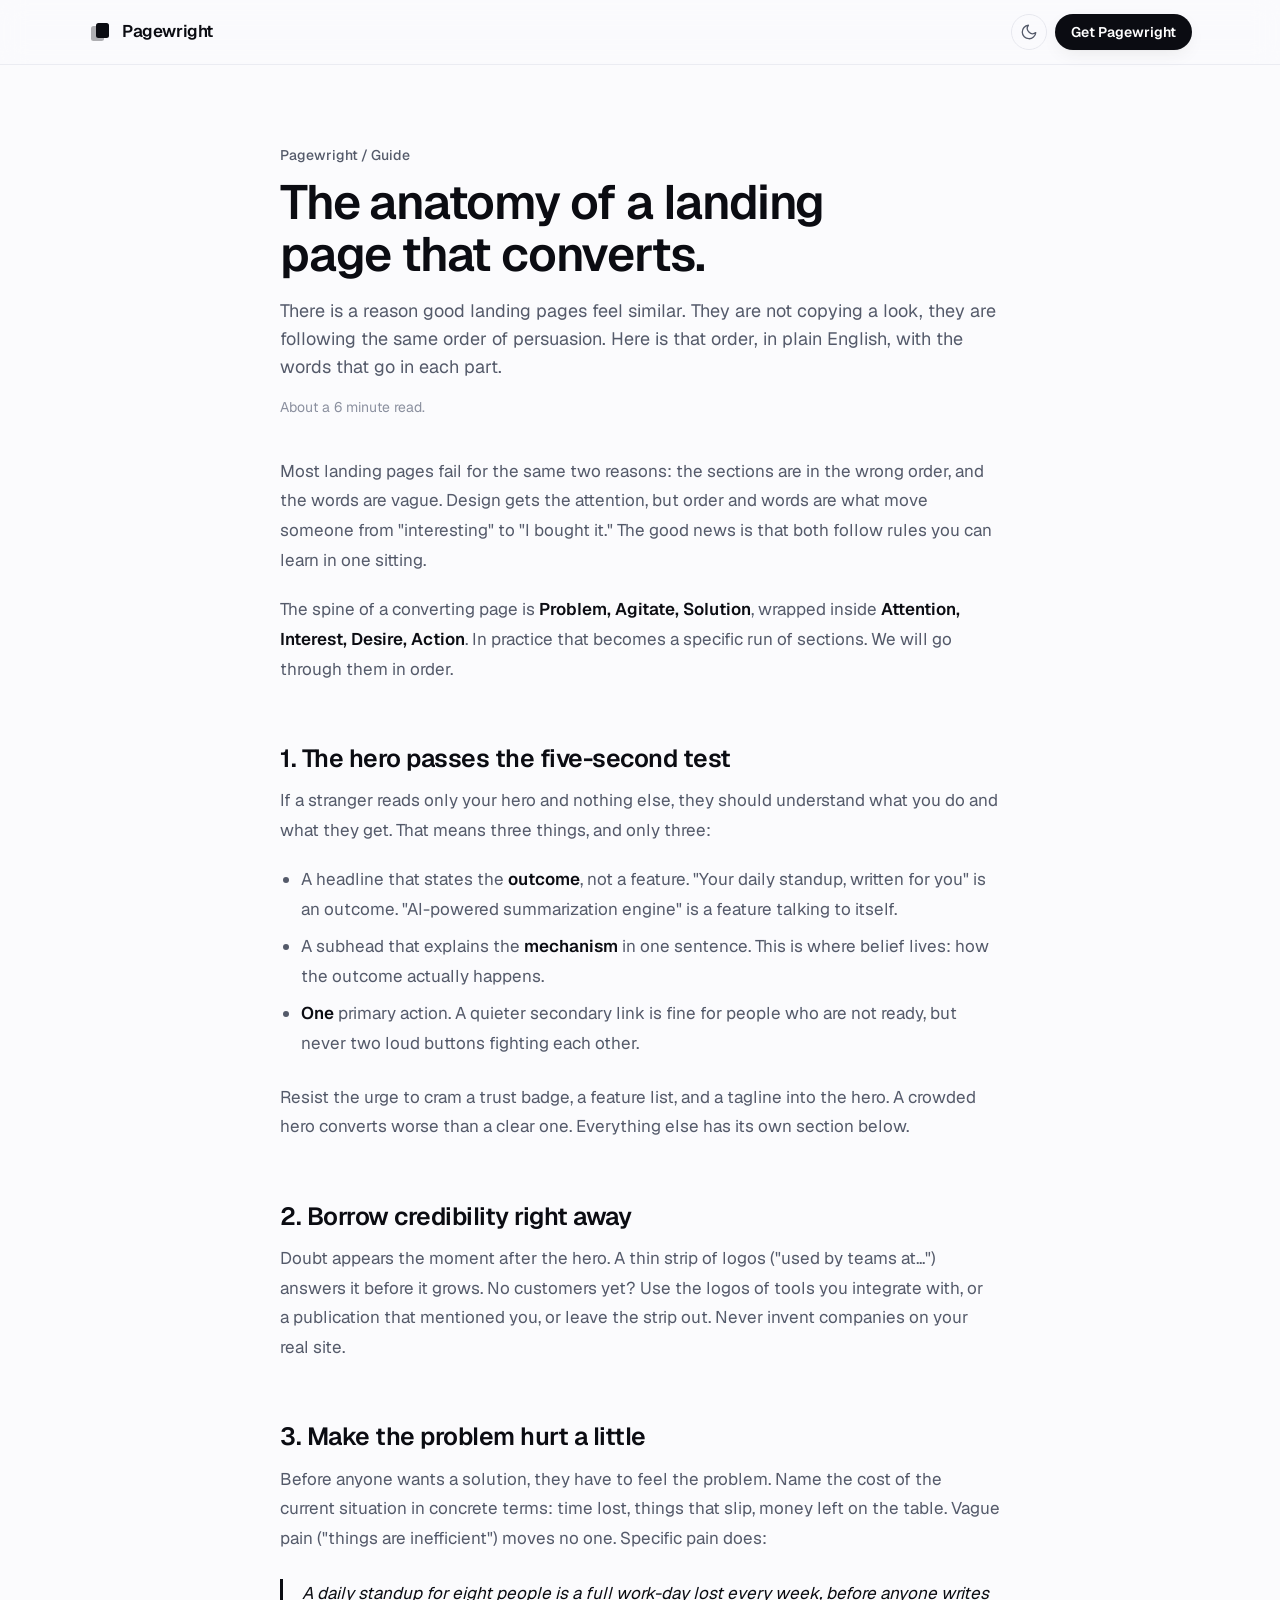
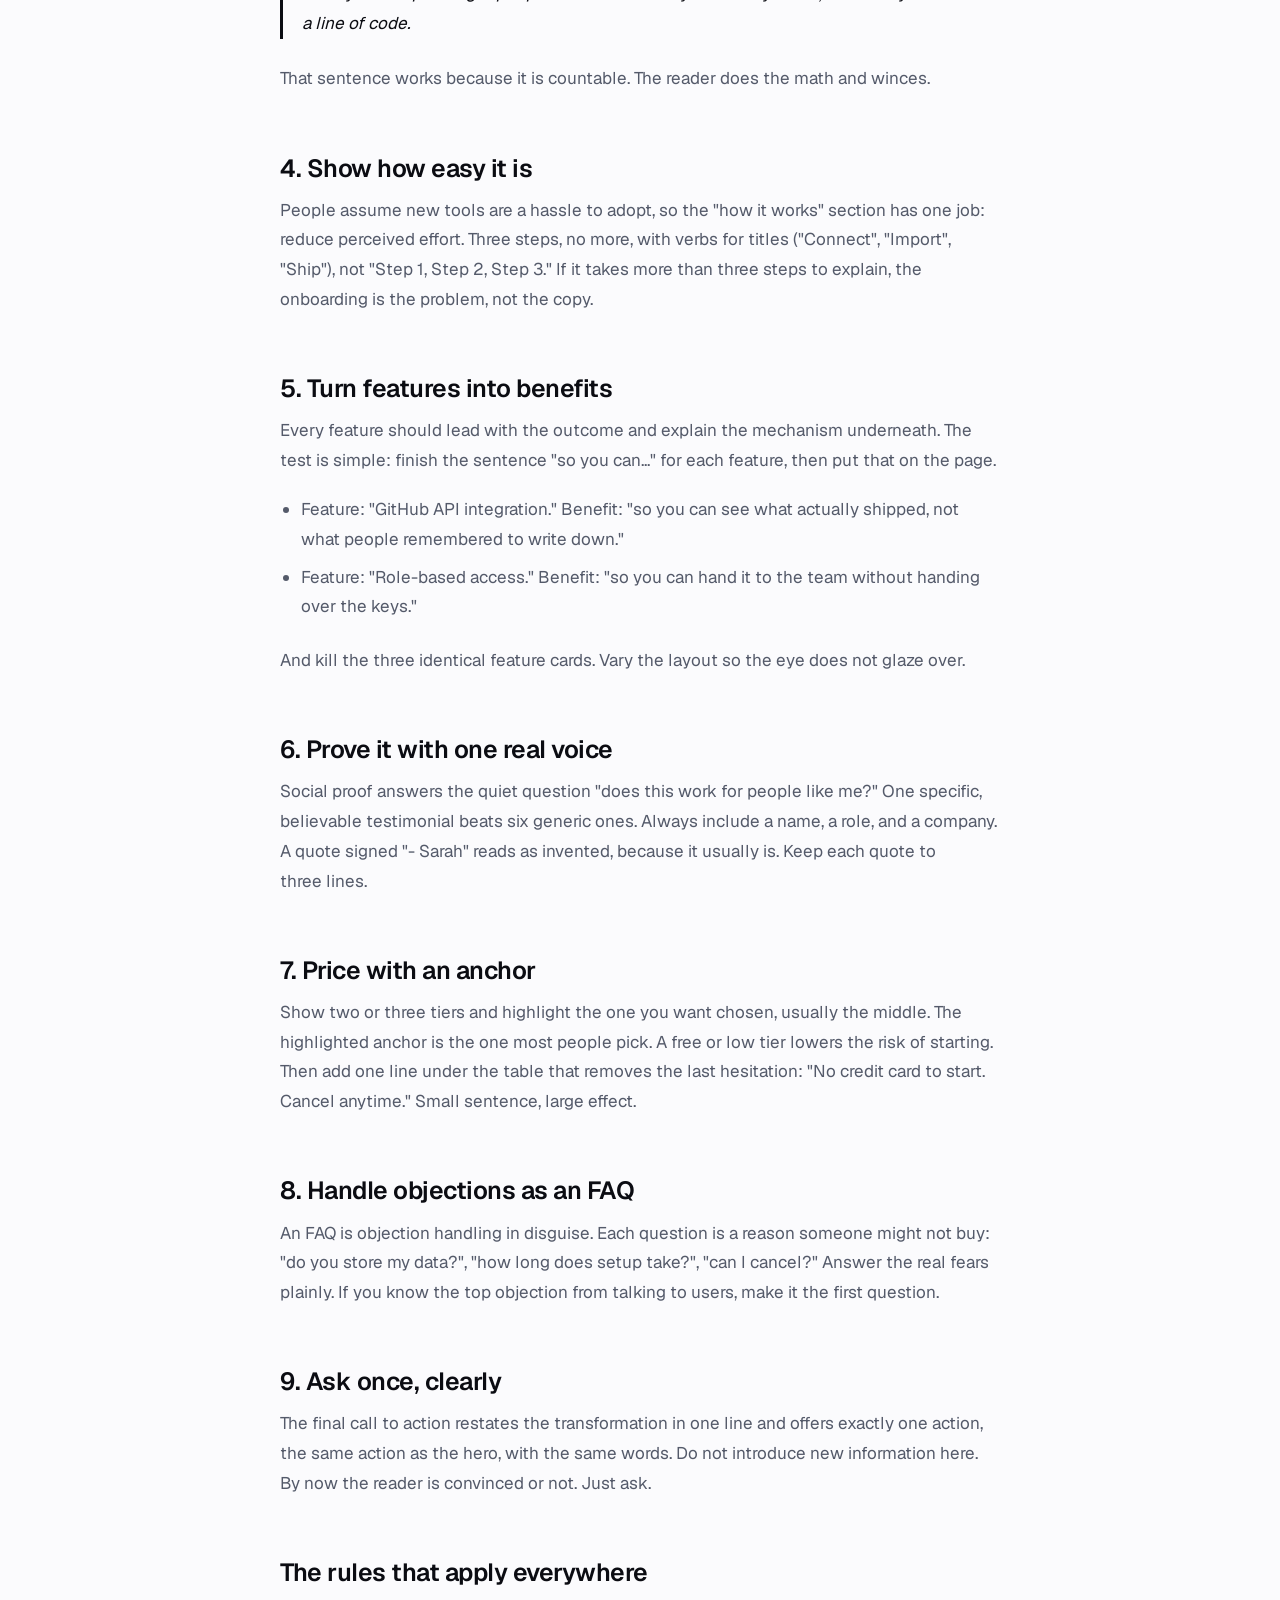
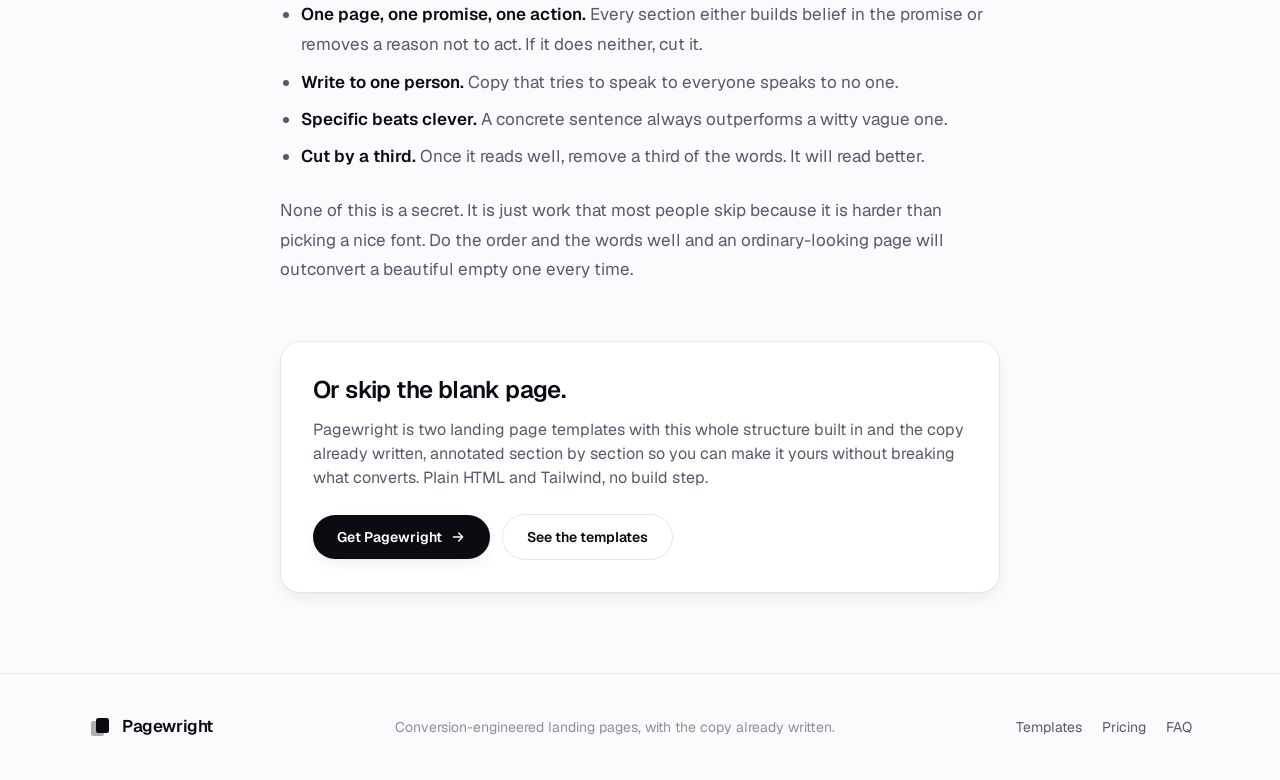
==== guide/index.html @ fa41a953 "Pagewright: sales site, free Lite template, and conversion guide Co-Authored-By: Claude Opus 4.8 <no" ====
<!doctype html>
<html lang="en" class="scroll-smooth">
<head>
  <meta charset="utf-8" />
  <meta name="viewport" content="width=device-width, initial-scale=1" />

  <title>The anatomy of a landing page that converts | Pagewright</title>
  <meta name="description" content="A plain-English breakdown of the section order and copy that make a landing page convert: hero, problem, proof, pricing, and the one action. With examples you can copy." />
  <link rel="canonical" href="https://leonbede7.github.io/pagewright/guide/" />

  <meta name="theme-color" content="#fbfbfd" media="(prefers-color-scheme: light)" />
  <meta name="theme-color" content="#0a0b10" media="(prefers-color-scheme: dark)" />

  <meta property="og:type" content="article" />
  <meta property="og:title" content="The anatomy of a landing page that converts" />
  <meta property="og:description" content="The section order and copy that make a landing page convert, explained in plain English with examples." />
  <meta property="og:image" content="https://leonbede7.github.io/pagewright/assets/img/og.png" />
  <meta property="og:url" content="https://leonbede7.github.io/pagewright/guide/" />
  <meta name="twitter:card" content="summary_large_image" />
  <meta name="twitter:title" content="The anatomy of a landing page that converts" />
  <meta name="twitter:description" content="The section order and copy that make a landing page convert, explained in plain English." />
  <meta name="twitter:image" content="https://leonbede7.github.io/pagewright/assets/img/og.png" />

  <link rel="icon" href="../assets/img/favicon.svg" type="image/svg+xml" />
  <link rel="apple-touch-icon" href="../assets/img/apple-touch-icon.png" />

  <link rel="preload" href="../assets/fonts/Geist-Variable.woff2" as="font" type="font/woff2" crossorigin />
  <link rel="stylesheet" href="../assets/css/styles.css" />

  <!-- Article typography (scoped). Uses the global design tokens. -->
  <style>
    .prose { max-width: 68ch; color: var(--muted); font-size: 1.0625rem; line-height: 1.75; }
    .prose h2 { color: var(--ink); font-size: 1.55rem; font-weight: 600; letter-spacing: -0.02em; line-height: 1.2; margin-top: 2.4em; margin-bottom: 0.5em; }
    .prose h3 { color: var(--ink); font-size: 1.15rem; font-weight: 600; margin-top: 1.8em; margin-bottom: 0.35em; }
    .prose p { margin-bottom: 1.15em; }
    .prose ul { margin: 0.6em 0 1.4em; padding-left: 1.25em; list-style: disc; }
    .prose li { margin-bottom: 0.45em; }
    .prose strong { color: var(--ink); font-weight: 600; }
    .prose a { color: var(--ink); text-decoration: underline; text-underline-offset: 3px; }
    .prose blockquote { border-left: 3px solid var(--brand); padding-left: 1.1em; color: var(--ink); font-style: italic; margin: 1.5em 0; }
    .prose code { font-family: var(--font-mono); font-size: 0.92em; background: var(--panel); padding: 0.12em 0.4em; border-radius: 5px; }
  </style>

  <script>
    (function () {
      try {
        document.documentElement.classList.add('js');
        var t = localStorage.getItem('theme');
        if (t === 'dark' || (!t && matchMedia('(prefers-color-scheme: dark)').matches)) {
          document.documentElement.classList.add('dark');
        }
      } catch (e) {}
    })();
  </script>
</head>

<body class="font-sans antialiased">
  <a href="#main" class="sr-only focus:not-sr-only focus:fixed focus:left-4 focus:top-4 focus:z-[100] focus:rounded-full focus:bg-brand focus:px-4 focus:py-2 focus:text-sm focus:font-semibold focus:text-on-brand">Skip to content</a>

  <!-- NAV -->
  <header class="sticky top-0 z-30 border-b border-line/70 bg-canvas/80 backdrop-blur-md">
    <nav class="mx-auto flex h-16 max-w-6xl items-center justify-between px-5 sm:px-6" aria-label="Primary">
      <a href="../" class="flex items-center gap-2.5 font-semibold tracking-tight">
        <span class="text-ink">
          <svg viewBox="0 0 24 24" class="h-6 w-6" fill="currentColor" aria-hidden="true">
            <rect x="3" y="6" width="13" height="15" rx="2.5" opacity="0.32"/>
            <rect x="8" y="3" width="13" height="15" rx="2.5"/>
          </svg>
        </span>
        <span class="text-[17px]">Pagewright</span>
      </a>
      <div class="flex items-center gap-2">
        <button data-theme-toggle type="button" aria-label="Toggle dark mode" class="grid h-9 w-9 place-items-center rounded-full border border-line text-muted transition hover:bg-panel hover:text-ink">
          <svg data-icon-sun viewBox="0 0 24 24" class="hidden h-[18px] w-[18px]" fill="none" stroke="currentColor" stroke-width="1.75" stroke-linecap="round"><circle cx="12" cy="12" r="4"/><path d="M12 2v2M12 20v2M4.93 4.93l1.41 1.41M17.66 17.66l1.41 1.41M2 12h2M20 12h2M4.93 19.07l1.41-1.41M17.66 6.34l1.41-1.41"/></svg>
          <svg data-icon-moon viewBox="0 0 24 24" class="hidden h-[18px] w-[18px]" fill="none" stroke="currentColor" stroke-width="1.75" stroke-linecap="round" stroke-linejoin="round"><path d="M21 12.79A9 9 0 1 1 11.21 3 7 7 0 0 0 21 12.79z"/></svg>
        </button>
        <a href="../#pricing" class="inline-flex items-center gap-1.5 rounded-full bg-brand px-4 py-2 text-sm font-semibold text-on-brand shadow-soft transition hover:opacity-90 active:scale-[0.98]">Get Pagewright</a>
      </div>
    </nav>
  </header>

  <main id="main">
    <article class="mx-auto max-w-3xl px-5 py-14 sm:px-6 md:py-20">
      <header>
        <p class="text-sm font-medium text-muted"><a href="../" class="transition hover:text-ink">Pagewright</a> / Guide</p>
        <h1 class="mt-3 text-4xl font-semibold leading-[1.08] tracking-tight sm:text-5xl">The anatomy of a landing page that converts.</h1>
        <p class="mt-4 text-lg text-muted">There is a reason good landing pages feel similar. They are not copying a look, they are following the same order of persuasion. Here is that order, in plain English, with the words that go in each part.</p>
        <p class="mt-4 text-sm text-faint">About a 6 minute read.</p>
      </header>

      <div class="prose mt-10">
        <p>Most landing pages fail for the same two reasons: the sections are in the wrong order, and the words are vague. Design gets the attention, but order and words are what move someone from "interesting" to "I bought it." The good news is that both follow rules you can learn in one sitting.</p>

        <p>The spine of a converting page is <strong>Problem, Agitate, Solution</strong>, wrapped inside <strong>Attention, Interest, Desire, Action</strong>. In practice that becomes a specific run of sections. We will go through them in order.</p>

        <h2>1. The hero passes the five-second test</h2>
        <p>If a stranger reads only your hero and nothing else, they should understand what you do and what they get. That means three things, and only three:</p>
        <ul>
          <li>A headline that states the <strong>outcome</strong>, not a feature. "Your daily standup, written for you" is an outcome. "AI-powered summarization engine" is a feature talking to itself.</li>
          <li>A subhead that explains the <strong>mechanism</strong> in one sentence. This is where belief lives: how the outcome actually happens.</li>
          <li><strong>One</strong> primary action. A quieter secondary link is fine for people who are not ready, but never two loud buttons fighting each other.</li>
        </ul>
        <p>Resist the urge to cram a trust badge, a feature list, and a tagline into the hero. A crowded hero converts worse than a clear one. Everything else has its own section below.</p>

        <h2>2. Borrow credibility right away</h2>
        <p>Doubt appears the moment after the hero. A thin strip of logos ("used by teams at...") answers it before it grows. No customers yet? Use the logos of tools you integrate with, or a publication that mentioned you, or leave the strip out. Never invent companies on your real site.</p>

        <h2>3. Make the problem hurt a little</h2>
        <p>Before anyone wants a solution, they have to feel the problem. Name the cost of the current situation in concrete terms: time lost, things that slip, money left on the table. Vague pain ("things are inefficient") moves no one. Specific pain does:</p>
        <blockquote>A daily standup for eight people is a full work-day lost every week, before anyone writes a line of code.</blockquote>
        <p>That sentence works because it is countable. The reader does the math and winces.</p>

        <h2>4. Show how easy it is</h2>
        <p>People assume new tools are a hassle to adopt, so the "how it works" section has one job: reduce perceived effort. Three steps, no more, with verbs for titles ("Connect", "Import", "Ship"), not "Step 1, Step 2, Step 3." If it takes more than three steps to explain, the onboarding is the problem, not the copy.</p>

        <h2>5. Turn features into benefits</h2>
        <p>Every feature should lead with the outcome and explain the mechanism underneath. The test is simple: finish the sentence "so you can..." for each feature, then put that on the page.</p>
        <ul>
          <li>Feature: "GitHub API integration." Benefit: "so you can see what actually shipped, not what people remembered to write down."</li>
          <li>Feature: "Role-based access." Benefit: "so you can hand it to the team without handing over the keys."</li>
        </ul>
        <p>And kill the three identical feature cards. Vary the layout so the eye does not glaze over.</p>

        <h2>6. Prove it with one real voice</h2>
        <p>Social proof answers the quiet question "does this work for people like me?" One specific, believable testimonial beats six generic ones. Always include a name, a role, and a company. A quote signed "- Sarah" reads as invented, because it usually is. Keep each quote to three lines.</p>

        <h2>7. Price with an anchor</h2>
        <p>Show two or three tiers and highlight the one you want chosen, usually the middle. The highlighted anchor is the one most people pick. A free or low tier lowers the risk of starting. Then add one line under the table that removes the last hesitation: "No credit card to start. Cancel anytime." Small sentence, large effect.</p>

        <h2>8. Handle objections as an FAQ</h2>
        <p>An FAQ is objection handling in disguise. Each question is a reason someone might not buy: "do you store my data?", "how long does setup take?", "can I cancel?" Answer the real fears plainly. If you know the top objection from talking to users, make it the first question.</p>

        <h2>9. Ask once, clearly</h2>
        <p>The final call to action restates the transformation in one line and offers exactly one action, the same action as the hero, with the same words. Do not introduce new information here. By now the reader is convinced or not. Just ask.</p>

        <h2>The rules that apply everywhere</h2>
        <ul>
          <li><strong>One page, one promise, one action.</strong> Every section either builds belief in the promise or removes a reason not to act. If it does neither, cut it.</li>
          <li><strong>Write to one person.</strong> Copy that tries to speak to everyone speaks to no one.</li>
          <li><strong>Specific beats clever.</strong> A concrete sentence always outperforms a witty vague one.</li>
          <li><strong>Cut by a third.</strong> Once it reads well, remove a third of the words. It will read better.</li>
        </ul>

        <p>None of this is a secret. It is just work that most people skip because it is harder than picking a nice font. Do the order and the words well and an ordinary-looking page will outconvert a beautiful empty one every time.</p>
      </div>

      <!-- CTA card -->
      <div class="mt-14 rounded-2xl border border-line bg-card p-8 shadow-soft">
        <h2 class="text-2xl font-semibold tracking-tight">Or skip the blank page.</h2>
        <p class="mt-3 text-muted">Pagewright is two landing page templates with this whole structure built in and the copy already written, annotated section by section so you can make it yours without breaking what converts. Plain HTML and Tailwind, no build step.</p>
        <div class="mt-6 flex flex-wrap items-center gap-3">
          <a href="../#pricing" class="inline-flex items-center gap-2 rounded-full bg-brand px-6 py-3 text-sm font-semibold text-on-brand shadow-soft transition hover:opacity-90 active:scale-[0.98]">
            Get Pagewright
            <svg viewBox="0 0 24 24" class="h-4 w-4" fill="none" stroke="currentColor" stroke-width="2" stroke-linecap="round" stroke-linejoin="round"><path d="M5 12h14M13 6l6 6-6 6"/></svg>
          </a>
          <a href="../#templates" class="inline-flex items-center gap-2 rounded-full border border-line bg-card px-6 py-3 text-sm font-semibold text-ink transition hover:bg-panel active:scale-[0.98]">See the templates</a>
        </div>
      </div>
    </article>
  </main>

  <!-- FOOTER -->
  <footer class="border-t border-line bg-canvas">
    <div class="mx-auto flex max-w-6xl flex-col items-center justify-between gap-4 px-5 py-10 sm:flex-row sm:px-6">
      <a href="../" class="flex items-center gap-2.5 font-semibold tracking-tight">
        <span class="text-ink"><svg viewBox="0 0 24 24" class="h-6 w-6" fill="currentColor" aria-hidden="true"><rect x="3" y="6" width="13" height="15" rx="2.5" opacity="0.32"/><rect x="8" y="3" width="13" height="15" rx="2.5"/></svg></span>
        <span class="text-[17px]">Pagewright</span>
      </a>
      <p class="text-sm text-faint">Conversion-engineered landing pages, with the copy already written.</p>
      <div class="flex items-center gap-5 text-sm text-muted">
        <a href="../#templates" class="transition hover:text-ink">Templates</a>
        <a href="../#pricing" class="transition hover:text-ink">Pricing</a>
        <a href="../#faq" class="transition hover:text-ink">FAQ</a>
      </div>
    </div>
  </footer>

  <script src="../assets/js/app.js" defer></script>
</body>
</html>
---- assets/css/styles.css ----
/*! tailwindcss v4.3.1 | MIT License | https://tailwindcss.com */
@layer properties{@supports (((-webkit-hyphens:none)) and (not (margin-trim:inline))) or ((-moz-orient:inline) and (not (color:rgb(from red r g b)))){*,:before,:after,::backdrop{--tw-space-y-reverse:0;--tw-divide-y-reverse:0;--tw-border-style:solid;--tw-leading:initial;--tw-font-weight:initial;--tw-tracking:initial;--tw-shadow:0 0 #0000;--tw-shadow-color:initial;--tw-shadow-alpha:100%;--tw-inset-shadow:0 0 #0000;--tw-inset-shadow-color:initial;--tw-inset-shadow-alpha:100%;--tw-ring-color:initial;--tw-ring-shadow:0 0 #0000;--tw-inset-ring-color:initial;--tw-inset-ring-shadow:0 0 #0000;--tw-ring-inset:initial;--tw-ring-offset-width:0px;--tw-ring-offset-color:#fff;--tw-ring-offset-shadow:0 0 #0000;--tw-backdrop-blur:initial;--tw-backdrop-brightness:initial;--tw-backdrop-contrast:initial;--tw-backdrop-grayscale:initial;--tw-backdrop-hue-rotate:initial;--tw-backdrop-invert:initial;--tw-backdrop-opacity:initial;--tw-backdrop-saturate:initial;--tw-backdrop-sepia:initial}}}@layer theme{:root,:host{--font-sans:"Geist", ui-sans-serif, system-ui, -apple-system, "Segoe UI", Roboto, Helvetica, Arial, sans-serif;--font-mono:"Geist Mono", ui-monospace, "SF Mono", "Cascadia Code", "JetBrains Mono", Menlo, monospace;--spacing:.25rem;--container-xs:20rem;--container-md:28rem;--container-xl:36rem;--container-2xl:42rem;--container-3xl:48rem;--container-5xl:64rem;--container-6xl:72rem;--text-xs:.75rem;--text-xs--line-height:calc(1 / .75);--text-sm:.875rem;--text-sm--line-height:calc(1.25 / .875);--text-lg:1.125rem;--text-lg--line-height:calc(1.75 / 1.125);--text-xl:1.25rem;--text-xl--line-height:calc(1.75 / 1.25);--text-2xl:1.5rem;--text-2xl--line-height:calc(2 / 1.5);--text-3xl:1.875rem;--text-3xl--line-height:calc(2.25 / 1.875);--text-4xl:2.25rem;--text-4xl--line-height:calc(2.5 / 2.25);--text-5xl:3rem;--text-5xl--line-height:1;--text-6xl:3.75rem;--text-6xl--line-height:1;--font-weight-medium:500;--font-weight-semibold:600;--tracking-tight:-.025em;--tracking-wider:.05em;--tracking-widest:.1em;--leading-snug:1.375;--leading-relaxed:1.625;--radius-md:.375rem;--radius-lg:.5rem;--radius-3xl:1.5rem;--ease-out:cubic-bezier(.16, 1, .3, 1);--blur-md:12px;--default-transition-duration:.15s;--default-transition-timing-function:cubic-bezier(.4, 0, .2, 1);--default-font-family:"Geist", ui-sans-serif, system-ui, -apple-system, "Segoe UI", Roboto, Helvetica, Arial, sans-serif;--default-mono-font-family:"Geist Mono", ui-monospace, "SF Mono", "Cascadia Code", "JetBrains Mono", Menlo, monospace}}@layer base{*,:after,:before,::backdrop{box-sizing:border-box;border:0 solid;margin:0;padding:0}::file-selector-button{box-sizing:border-box;border:0 solid;margin:0;padding:0}html,:host{-webkit-text-size-adjust:100%;tab-size:4;line-height:1.5;font-family:var(--default-font-family,ui-sans-serif, system-ui, sans-serif, "Apple Color Emoji", "Segoe UI Emoji", "Segoe UI Symbol", "Noto Color Emoji");font-feature-settings:var(--default-font-feature-settings,normal);font-variation-settings:var(--default-font-variation-settings,normal);-webkit-tap-highlight-color:transparent}hr{height:0;color:inherit;border-top-width:1px}abbr:where([title]){-webkit-text-decoration:underline dotted;text-decoration:underline dotted}h1,h2,h3,h4,h5,h6{font-size:inherit;font-weight:inherit}a{color:inherit;-webkit-text-decoration:inherit;-webkit-text-decoration:inherit;-webkit-text-decoration:inherit;text-decoration:inherit}b,strong{font-weight:bolder}code,kbd,samp,pre{font-family:var(--default-mono-font-family,ui-monospace, SFMono-Regular, Menlo, Monaco, Consolas, "Liberation Mono", "Courier New", monospace);font-feature-settings:var(--default-mono-font-feature-settings,normal);font-variation-settings:var(--default-mono-font-variation-settings,normal);font-size:1em}small{font-size:80%}sub,sup{vertical-align:baseline;font-size:75%;line-height:0;position:relative}sub{bottom:-.25em}sup{top:-.5em}table{text-indent:0;border-color:inherit;border-collapse:collapse}:-moz-focusring{outline:auto}progress{vertical-align:baseline}summary{display:list-item}ol,ul,menu{list-style:none}img,svg,video,canvas,audio,iframe,embed,object{vertical-align:middle;display:block}img,video{max-width:100%;height:auto}button,input,select,optgroup,textarea{font:inherit;font-feature-settings:inherit;font-variation-settings:inherit;letter-spacing:inherit;color:inherit;opacity:1;background-color:#0000;border-radius:0}::file-selector-button{font:inherit;font-feature-settings:inherit;font-variation-settings:inherit;letter-spacing:inherit;color:inherit;opacity:1;background-color:#0000;border-radius:0}:where(select:is([multiple],[size])) optgroup{font-weight:bolder}:where(select:is([multiple],[size])) optgroup option{padding-inline-start:20px}::file-selector-button{margin-inline-end:4px}::placeholder{opacity:1}@supports (not ((-webkit-appearance:-apple-pay-button))) or (contain-intrinsic-size:1px){::placeholder{color:currentColor}@supports (color:color-mix(in lab, red, red)){::placeholder{color:color-mix(in oklab, currentcolor 50%, transparent)}}}textarea{resize:vertical}::-webkit-search-decoration{-webkit-appearance:none}::-webkit-date-and-time-value{min-height:1lh;text-align:inherit}::-webkit-datetime-edit{display:inline-flex}::-webkit-datetime-edit-fields-wrapper{padding:0}::-webkit-datetime-edit{padding-block:0}::-webkit-datetime-edit-year-field{padding-block:0}::-webkit-datetime-edit-month-field{padding-block:0}::-webkit-datetime-edit-day-field{padding-block:0}::-webkit-datetime-edit-hour-field{padding-block:0}::-webkit-datetime-edit-minute-field{padding-block:0}::-webkit-datetime-edit-second-field{padding-block:0}::-webkit-datetime-edit-millisecond-field{padding-block:0}::-webkit-datetime-edit-meridiem-field{padding-block:0}::-webkit-calendar-picker-indicator{line-height:1}:-moz-ui-invalid{box-shadow:none}button,input:where([type=button],[type=reset],[type=submit]){appearance:button}::file-selector-button{appearance:button}::-webkit-inner-spin-button{height:auto}::-webkit-outer-spin-button{height:auto}[hidden]:where(:not([hidden=until-found])){display:none!important}html{scroll-behavior:smooth;-webkit-text-size-adjust:100%}@media (prefers-reduced-motion:reduce){html{scroll-behavior:auto}}body{background-color:var(--canvas);color:var(--ink);font-family:var(--font-sans);-webkit-font-smoothing:antialiased;text-rendering:optimizelegibility;font-feature-settings:"cv01", "cv03", "ss03"}::selection{background-color:var(--brand);color:var(--on-brand)}:focus-visible{outline:2px solid var(--brand);outline-offset:2px;border-radius:4px}h1,h2,h3,h4{letter-spacing:-.02em;text-wrap:balance}p{text-wrap:pretty}}@layer components;@layer utilities{.pointer-events-none{pointer-events:none}.sr-only{clip-path:inset(50%);white-space:nowrap;border-width:0;width:1px;height:1px;margin:-1px;padding:0;position:absolute;overflow:hidden}.absolute{position:absolute}.fixed{position:fixed}.relative{position:relative}.static{position:static}.sticky{position:sticky}.inset-0{inset:0}.-top-3{top:calc(var(--spacing) * -3)}.top-0{top:0}.-right-2{right:calc(var(--spacing) * -2)}.right-4{right:calc(var(--spacing) * 4)}.-bottom-10{bottom:calc(var(--spacing) * -10)}.left-7{left:calc(var(--spacing) * 7)}.-z-10{z-index:calc(10 * -1)}.z-30{z-index:30}.z-40{z-index:40}.order-1{order:1}.order-2{order:2}.mx-auto{margin-inline:auto}.mt-0\.5{margin-top:calc(var(--spacing) * .5)}.mt-1{margin-top:var(--spacing)}.mt-1\.5{margin-top:calc(var(--spacing) * 1.5)}.mt-2{margin-top:calc(var(--spacing) * 2)}.mt-3{margin-top:calc(var(--spacing) * 3)}.mt-4{margin-top:calc(var(--spacing) * 4)}.mt-5{margin-top:calc(var(--spacing) * 5)}.mt-6{margin-top:calc(var(--spacing) * 6)}.mt-7{margin-top:calc(var(--spacing) * 7)}.mt-8{margin-top:calc(var(--spacing) * 8)}.mt-10{margin-top:calc(var(--spacing) * 10)}.mt-12{margin-top:calc(var(--spacing) * 12)}.mt-14{margin-top:calc(var(--spacing) * 14)}.mt-16{margin-top:calc(var(--spacing) * 16)}.mb-1{margin-bottom:var(--spacing)}.ml-2{margin-left:calc(var(--spacing) * 2)}.ml-auto{margin-left:auto}.block{display:block}.flex{display:flex}.grid{display:grid}.hidden{display:none}.inline{display:inline}.inline-flex{display:inline-flex}.table{display:table}.h-1\.5{height:calc(var(--spacing) * 1.5)}.h-2{height:calc(var(--spacing) * 2)}.h-2\.5{height:calc(var(--spacing) * 2.5)}.h-3{height:calc(var(--spacing) * 3)}.h-3\.5{height:calc(var(--spacing) * 3.5)}.h-4{height:calc(var(--spacing) * 4)}.h-5{height:calc(var(--spacing) * 5)}.h-6{height:calc(var(--spacing) * 6)}.h-7{height:calc(var(--spacing) * 7)}.h-8{height:calc(var(--spacing) * 8)}.h-9{height:calc(var(--spacing) * 9)}.h-10{height:calc(var(--spacing) * 10)}.h-11{height:calc(var(--spacing) * 11)}.h-16{height:calc(var(--spacing) * 16)}.h-28{height:calc(var(--spacing) * 28)}.h-\[18px\]{height:18px}.h-full{height:100%}.h-px{height:1px}.w-1\.5{width:calc(var(--spacing) * 1.5)}.w-2{width:calc(var(--spacing) * 2)}.w-2\.5{width:calc(var(--spacing) * 2.5)}.w-2\/3{width:66.6667%}.w-3{width:calc(var(--spacing) * 3)}.w-3\.5{width:calc(var(--spacing) * 3.5)}.w-4{width:calc(var(--spacing) * 4)}.w-5{width:calc(var(--spacing) * 5)}.w-6{width:calc(var(--spacing) * 6)}.w-7{width:calc(var(--spacing) * 7)}.w-8{width:calc(var(--spacing) * 8)}.w-9{width:calc(var(--spacing) * 9)}.w-10{width:calc(var(--spacing) * 10)}.w-11{width:calc(var(--spacing) * 11)}.w-\[18px\]{width:18px}.w-full{width:100%}.max-w-2xl{max-width:var(--container-2xl)}.max-w-3xl{max-width:var(--container-3xl)}.max-w-5xl{max-width:var(--container-5xl)}.max-w-6xl{max-width:var(--container-6xl)}.max-w-md{max-width:var(--container-md)}.max-w-xl{max-width:var(--container-xl)}.max-w-xs{max-width:var(--container-xs)}.min-w-0{min-width:0}.min-w-\[640px\]{min-width:640px}.flex-1{flex:1}.shrink-0{flex-shrink:0}.cursor-pointer{cursor:pointer}.list-none{list-style-type:none}.flex-col{flex-direction:column}.flex-wrap{flex-wrap:wrap}.place-items-center{place-items:center}.items-center{align-items:center}.items-end{align-items:flex-end}.items-start{align-items:flex-start}.justify-between{justify-content:space-between}.justify-center{justify-content:center}.gap-0{gap:0}.gap-1{gap:var(--spacing)}.gap-1\.5{gap:calc(var(--spacing) * 1.5)}.gap-2{gap:calc(var(--spacing) * 2)}.gap-2\.5{gap:calc(var(--spacing) * 2.5)}.gap-3{gap:calc(var(--spacing) * 3)}.gap-4{gap:calc(var(--spacing) * 4)}.gap-5{gap:calc(var(--spacing) * 5)}.gap-6{gap:calc(var(--spacing) * 6)}.gap-8{gap:calc(var(--spacing) * 8)}.gap-10{gap:calc(var(--spacing) * 10)}.gap-12{gap:calc(var(--spacing) * 12)}.gap-px{gap:1px}:where(.space-y-2\.5>:not(:last-child)){--tw-space-y-reverse:0;margin-block-start:calc(calc(var(--spacing) * 2.5) * var(--tw-space-y-reverse));margin-block-end:calc(calc(var(--spacing) * 2.5) * calc(1 - var(--tw-space-y-reverse)))}:where(.space-y-3>:not(:last-child)){--tw-space-y-reverse:0;margin-block-start:calc(calc(var(--spacing) * 3) * var(--tw-space-y-reverse));margin-block-end:calc(calc(var(--spacing) * 3) * calc(1 - var(--tw-space-y-reverse)))}:where(.space-y-4>:not(:last-child)){--tw-space-y-reverse:0;margin-block-start:calc(calc(var(--spacing) * 4) * var(--tw-space-y-reverse));margin-block-end:calc(calc(var(--spacing) * 4) * calc(1 - var(--tw-space-y-reverse)))}:where(.space-y-5>:not(:last-child)){--tw-space-y-reverse:0;margin-block-start:calc(calc(var(--spacing) * 5) * var(--tw-space-y-reverse));margin-block-end:calc(calc(var(--spacing) * 5) * calc(1 - var(--tw-space-y-reverse)))}:where(.space-y-px>:not(:last-child)){--tw-space-y-reverse:0;margin-block-start:calc(1px * var(--tw-space-y-reverse));margin-block-end:calc(1px * calc(1 - var(--tw-space-y-reverse)))}.gap-x-10{column-gap:calc(var(--spacing) * 10)}.gap-y-5{row-gap:calc(var(--spacing) * 5)}.gap-y-6{row-gap:calc(var(--spacing) * 6)}:where(.divide-y>:not(:last-child)){--tw-divide-y-reverse:0;border-bottom-style:var(--tw-border-style);border-top-style:var(--tw-border-style);border-top-width:calc(1px * var(--tw-divide-y-reverse));border-bottom-width:calc(1px * calc(1 - var(--tw-divide-y-reverse)))}:where(.divide-line>:not(:last-child)){border-color:var(--line)}.overflow-hidden{overflow:hidden}.overflow-x-auto{overflow-x:auto}.scroll-smooth{scroll-behavior:smooth}.rounded{border-radius:.25rem}.rounded-2xl{border-radius:1.25rem}.rounded-3xl{border-radius:var(--radius-3xl)}.rounded-full{border-radius:3.40282e38px}.rounded-lg{border-radius:var(--radius-lg)}.rounded-md{border-radius:var(--radius-md)}.rounded-xl{border-radius:1rem}.rounded-t{border-top-left-radius:.25rem;border-top-right-radius:.25rem}.border{border-style:var(--tw-border-style);border-width:1px}.border-2{border-style:var(--tw-border-style);border-width:2px}.border-y{border-block-style:var(--tw-border-style);border-block-width:1px}.border-t{border-top-style:var(--tw-border-style);border-top-width:1px}.border-b{border-bottom-style:var(--tw-border-style);border-bottom-width:1px}.border-brand,.border-brand\/20{border-color:var(--brand)}@supports (color:color-mix(in lab, red, red)){.border-brand\/20{border-color:color-mix(in oklab, var(--brand) 20%, transparent)}}.border-brand\/30{border-color:var(--brand)}@supports (color:color-mix(in lab, red, red)){.border-brand\/30{border-color:color-mix(in oklab, var(--brand) 30%, transparent)}}.border-line,.border-line\/70{border-color:var(--line)}@supports (color:color-mix(in lab, red, red)){.border-line\/70{border-color:color-mix(in oklab, var(--line) 70%, transparent)}}.bg-brand{background-color:var(--brand)}.bg-brand-soft,.bg-brand-soft\/60{background-color:var(--brand-soft)}@supports (color:color-mix(in lab, red, red)){.bg-brand-soft\/60{background-color:color-mix(in oklab, var(--brand-soft) 60%, transparent)}}.bg-brand\/25{background-color:var(--brand)}@supports (color:color-mix(in lab, red, red)){.bg-brand\/25{background-color:color-mix(in oklab, var(--brand) 25%, transparent)}}.bg-brand\/30{background-color:var(--brand)}@supports (color:color-mix(in lab, red, red)){.bg-brand\/30{background-color:color-mix(in oklab, var(--brand) 30%, transparent)}}.bg-brand\/35{background-color:var(--brand)}@supports (color:color-mix(in lab, red, red)){.bg-brand\/35{background-color:color-mix(in oklab, var(--brand) 35%, transparent)}}.bg-brand\/40{background-color:var(--brand)}@supports (color:color-mix(in lab, red, red)){.bg-brand\/40{background-color:color-mix(in oklab, var(--brand) 40%, transparent)}}.bg-brand\/45{background-color:var(--brand)}@supports (color:color-mix(in lab, red, red)){.bg-brand\/45{background-color:color-mix(in oklab, var(--brand) 45%, transparent)}}.bg-brand\/55{background-color:var(--brand)}@supports (color:color-mix(in lab, red, red)){.bg-brand\/55{background-color:color-mix(in oklab, var(--brand) 55%, transparent)}}.bg-canvas,.bg-canvas\/80{background-color:var(--canvas)}@supports (color:color-mix(in lab, red, red)){.bg-canvas\/80{background-color:color-mix(in oklab, var(--canvas) 80%, transparent)}}.bg-card{background-color:var(--card)}.bg-faint\/30{background-color:var(--faint)}@supports (color:color-mix(in lab, red, red)){.bg-faint\/30{background-color:color-mix(in oklab, var(--faint) 30%, transparent)}}.bg-faint\/40{background-color:var(--faint)}@supports (color:color-mix(in lab, red, red)){.bg-faint\/40{background-color:color-mix(in oklab, var(--faint) 40%, transparent)}}.bg-faint\/50{background-color:var(--faint)}@supports (color:color-mix(in lab, red, red)){.bg-faint\/50{background-color:color-mix(in oklab, var(--faint) 50%, transparent)}}.bg-ink{background-color:var(--ink)}.bg-line{background-color:var(--line)}.bg-panel,.bg-panel\/40{background-color:var(--panel)}@supports (color:color-mix(in lab, red, red)){.bg-panel\/40{background-color:color-mix(in oklab, var(--panel) 40%, transparent)}}.p-3{padding:calc(var(--spacing) * 3)}.p-4{padding:calc(var(--spacing) * 4)}.p-5{padding:calc(var(--spacing) * 5)}.p-6{padding:calc(var(--spacing) * 6)}.p-7{padding:calc(var(--spacing) * 7)}.p-8{padding:calc(var(--spacing) * 8)}.p-10{padding:calc(var(--spacing) * 10)}.px-2{padding-inline:calc(var(--spacing) * 2)}.px-2\.5{padding-inline:calc(var(--spacing) * 2.5)}.px-3{padding-inline:calc(var(--spacing) * 3)}.px-4{padding-inline:calc(var(--spacing) * 4)}.px-5{padding-inline:calc(var(--spacing) * 5)}.px-6{padding-inline:calc(var(--spacing) * 6)}.px-7{padding-inline:calc(var(--spacing) * 7)}.py-0\.5{padding-block:calc(var(--spacing) * .5)}.py-1{padding-block:var(--spacing)}.py-1\.5{padding-block:calc(var(--spacing) * 1.5)}.py-2{padding-block:calc(var(--spacing) * 2)}.py-2\.5{padding-block:calc(var(--spacing) * 2.5)}.py-3{padding-block:calc(var(--spacing) * 3)}.py-5{padding-block:calc(var(--spacing) * 5)}.py-10{padding-block:calc(var(--spacing) * 10)}.py-14{padding-block:calc(var(--spacing) * 14)}.py-20{padding-block:calc(var(--spacing) * 20)}.pt-6{padding-top:calc(var(--spacing) * 6)}.pt-14{padding-top:calc(var(--spacing) * 14)}.pb-20{padding-bottom:calc(var(--spacing) * 20)}.pb-24{padding-bottom:calc(var(--spacing) * 24)}.text-center{text-align:center}.text-left{text-align:left}.font-mono{font-family:Geist Mono,ui-monospace,SF Mono,Cascadia Code,JetBrains Mono,Menlo,monospace}.font-sans{font-family:Geist,ui-sans-serif,system-ui,-apple-system,Segoe UI,Roboto,Helvetica,Arial,sans-serif}.text-2xl{font-size:var(--text-2xl);line-height:var(--tw-leading,var(--text-2xl--line-height))}.text-3xl{font-size:var(--text-3xl);line-height:var(--tw-leading,var(--text-3xl--line-height))}.text-4xl{font-size:var(--text-4xl);line-height:var(--tw-leading,var(--text-4xl--line-height))}.text-5xl{font-size:var(--text-5xl);line-height:var(--tw-leading,var(--text-5xl--line-height))}.text-lg{font-size:var(--text-lg);line-height:var(--tw-leading,var(--text-lg--line-height))}.text-sm{font-size:var(--text-sm);line-height:var(--tw-leading,var(--text-sm--line-height))}.text-xl{font-size:var(--text-xl);line-height:var(--tw-leading,var(--text-xl--line-height))}.text-xs{font-size:var(--text-xs);line-height:var(--tw-leading,var(--text-xs--line-height))}.text-\[11px\]{font-size:11px}.text-\[13px\]{font-size:13px}.text-\[17px\]{font-size:17px}.leading-\[1\.05\]{--tw-leading:1.05;line-height:1.05}.leading-\[1\.08\]{--tw-leading:1.08;line-height:1.08}.leading-relaxed{--tw-leading:var(--leading-relaxed);line-height:var(--leading-relaxed)}.leading-snug{--tw-leading:var(--leading-snug);line-height:var(--leading-snug)}.font-medium{--tw-font-weight:var(--font-weight-medium);font-weight:var(--font-weight-medium)}.font-semibold{--tw-font-weight:var(--font-weight-semibold);font-weight:var(--font-weight-semibold)}.tracking-tight{--tw-tracking:var(--tracking-tight);letter-spacing:var(--tracking-tight)}.tracking-wider{--tw-tracking:var(--tracking-wider);letter-spacing:var(--tracking-wider)}.tracking-widest{--tw-tracking:var(--tracking-widest);letter-spacing:var(--tracking-widest)}.text-brand{color:var(--brand)}.text-faint{color:var(--faint)}.text-ink{color:var(--ink)}.text-muted{color:var(--muted)}.text-on-brand{color:var(--on-brand)}.uppercase{text-transform:uppercase}.line-through{text-decoration-line:line-through}.underline-offset-4{text-underline-offset:4px}.antialiased{-webkit-font-smoothing:antialiased;-moz-osx-font-smoothing:grayscale}.opacity-80{opacity:.8}.shadow{--tw-shadow:0 1px 3px 0 var(--tw-shadow-color,#0000001a), 0 1px 2px -1px var(--tw-shadow-color,#0000001a);box-shadow:var(--tw-inset-shadow), var(--tw-inset-ring-shadow), var(--tw-ring-offset-shadow), var(--tw-ring-shadow), var(--tw-shadow)}.shadow-lift{--tw-shadow:0 1px 2px -1px var(--tw-shadow-color,#0d0e161a), 0 16px 40px -10px var(--tw-shadow-color,#0d0e162e);box-shadow:var(--tw-inset-shadow), var(--tw-inset-ring-shadow), var(--tw-ring-offset-shadow), var(--tw-ring-shadow), var(--tw-shadow)}.shadow-soft{--tw-shadow:0 1px 2px -1px var(--tw-shadow-color,#0d0e1612), 0 6px 20px -6px var(--tw-shadow-color,#0d0e161a);box-shadow:var(--tw-inset-shadow), var(--tw-inset-ring-shadow), var(--tw-ring-offset-shadow), var(--tw-ring-shadow), var(--tw-shadow)}.backdrop-blur-md{--tw-backdrop-blur:blur(var(--blur-md));-webkit-backdrop-filter:var(--tw-backdrop-blur,) var(--tw-backdrop-brightness,) var(--tw-backdrop-contrast,) var(--tw-backdrop-grayscale,) var(--tw-backdrop-hue-rotate,) var(--tw-backdrop-invert,) var(--tw-backdrop-opacity,) var(--tw-backdrop-saturate,) var(--tw-backdrop-sepia,);backdrop-filter:var(--tw-backdrop-blur,) var(--tw-backdrop-brightness,) var(--tw-backdrop-contrast,) var(--tw-backdrop-grayscale,) var(--tw-backdrop-hue-rotate,) var(--tw-backdrop-invert,) var(--tw-backdrop-opacity,) var(--tw-backdrop-saturate,) var(--tw-backdrop-sepia,)}.transition{transition-property:color,background-color,border-color,outline-color,text-decoration-color,fill,stroke,--tw-gradient-from,--tw-gradient-via,--tw-gradient-to,opacity,box-shadow,transform,translate,scale,rotate,filter,-webkit-backdrop-filter,backdrop-filter,display,content-visibility,overlay,pointer-events;transition-timing-function:var(--tw-ease,var(--default-transition-timing-function));transition-duration:var(--tw-duration,var(--default-transition-duration))}.group-open\:rotate-180:is(:where(.group):is([open],:popover-open,:open) *){rotate:180deg}@media (hover:hover){.hover\:gap-2\.5:hover{gap:calc(var(--spacing) * 2.5)}.hover\:bg-card:hover{background-color:var(--card)}.hover\:bg-panel:hover{background-color:var(--panel)}.hover\:text-ink:hover{color:var(--ink)}.hover\:underline:hover{text-decoration-line:underline}.hover\:opacity-90:hover{opacity:.9}}.focus\:not-sr-only:focus{clip-path:none;white-space:normal;width:auto;height:auto;margin:0;padding:0;position:static;overflow:visible}.focus\:fixed:focus{position:fixed}.focus\:top-4:focus{top:calc(var(--spacing) * 4)}.focus\:left-4:focus{left:calc(var(--spacing) * 4)}.focus\:z-\[100\]:focus{z-index:100}.focus\:rounded-full:focus{border-radius:3.40282e38px}.focus\:rounded-lg:focus{border-radius:var(--radius-lg)}.focus\:bg-brand:focus{background-color:var(--brand)}.focus\:px-4:focus{padding-inline:calc(var(--spacing) * 4)}.focus\:py-2:focus{padding-block:calc(var(--spacing) * 2)}.focus\:text-sm:focus{font-size:var(--text-sm);line-height:var(--tw-leading,var(--text-sm--line-height))}.focus\:font-semibold:focus{--tw-font-weight:var(--font-weight-semibold);font-weight:var(--font-weight-semibold)}.focus\:text-on-brand:focus{color:var(--on-brand)}.active\:scale-\[0\.98\]:active{scale:.98}@media (min-width:40rem){.sm\:-right-6{right:calc(var(--spacing) * -6)}.sm\:col-span-2{grid-column:span 2/span 2}.sm\:inline-block{display:inline-block}.sm\:grid-cols-2{grid-template-columns:repeat(2,minmax(0,1fr))}.sm\:grid-cols-3{grid-template-columns:repeat(3,minmax(0,1fr))}.sm\:flex-row{flex-direction:row}.sm\:border-r{border-right-style:var(--tw-border-style);border-right-width:1px}.sm\:border-b-0{border-bottom-style:var(--tw-border-style);border-bottom-width:0}.sm\:p-14{padding:calc(var(--spacing) * 14)}.sm\:px-6{padding-inline:calc(var(--spacing) * 6)}.sm\:text-2xl{font-size:var(--text-2xl);line-height:var(--tw-leading,var(--text-2xl--line-height))}.sm\:text-3xl{font-size:var(--text-3xl);line-height:var(--tw-leading,var(--text-3xl--line-height))}.sm\:text-4xl{font-size:var(--text-4xl);line-height:var(--tw-leading,var(--text-4xl--line-height))}.sm\:text-5xl{font-size:var(--text-5xl);line-height:var(--tw-leading,var(--text-5xl--line-height))}}@media (min-width:48rem){.md\:col-span-2{grid-column:span 2/span 2}.md\:col-span-3{grid-column:span 3/span 3}.md\:block{display:block}.md\:flex{display:flex}.md\:hidden{display:none}.md\:grid-cols-3{grid-template-columns:repeat(3,minmax(0,1fr))}.md\:grid-cols-6{grid-template-columns:repeat(6,minmax(0,1fr))}.md\:py-20{padding-block:calc(var(--spacing) * 20)}.md\:py-28{padding-block:calc(var(--spacing) * 28)}.md\:pt-16{padding-top:calc(var(--spacing) * 16)}.md\:pb-28{padding-bottom:calc(var(--spacing) * 28)}}@media (min-width:64rem){.lg\:-bottom-12{bottom:calc(var(--spacing) * -12)}.lg\:order-1{order:1}.lg\:order-2{order:2}.lg\:col-span-2{grid-column:span 2/span 2}.lg\:grid-cols-2{grid-template-columns:repeat(2,minmax(0,1fr))}.lg\:grid-cols-3{grid-template-columns:repeat(3,minmax(0,1fr))}.lg\:grid-cols-5{grid-template-columns:repeat(5,minmax(0,1fr))}.lg\:grid-cols-\[1\.05fr_1fr\]{grid-template-columns:1.05fr 1fr}.lg\:grid-cols-\[1fr_1\.1fr\]{grid-template-columns:1fr 1.1fr}.lg\:grid-cols-\[1fr_1\.05fr\]{grid-template-columns:1fr 1.05fr}.lg\:gap-10{gap:calc(var(--spacing) * 10)}.lg\:gap-12{gap:calc(var(--spacing) * 12)}.lg\:gap-16{gap:calc(var(--spacing) * 16)}.lg\:pb-28{padding-bottom:calc(var(--spacing) * 28)}.lg\:pb-32{padding-bottom:calc(var(--spacing) * 32)}.lg\:pl-2{padding-left:calc(var(--spacing) * 2)}.lg\:text-6xl{font-size:var(--text-6xl);line-height:var(--tw-leading,var(--text-6xl--line-height))}.lg\:text-\[3\.4rem\]{font-size:3.4rem}}@media (prefers-reduced-motion:no-preference){.js .reveal{opacity:0;transition:opacity .7s var(--ease-out), transform .7s var(--ease-out);will-change:opacity, transform;transform:translateY(18px)}.js .reveal.is-visible{opacity:1;transform:none}.js .reveal-d1{transition-delay:70ms}.js .reveal-d2{transition-delay:.14s}.js .reveal-d3{transition-delay:.21s}}.ambient{background:radial-gradient(58% 48% at 72% -4%, var(--brand), transparent 70%), radial-gradient(42% 42% at 8% 6%, var(--brand), transparent 72%)}@supports (color:color-mix(in lab, red, red)){.ambient{background:radial-gradient(58% 48% at 72% -4%, color-mix(in oklab, var(--brand) 18%, transparent), transparent 70%), radial-gradient(42% 42% at 8% 6%, color-mix(in oklab, var(--brand) 9%, transparent), transparent 72%)}}}:root{--canvas:#fbfbfd;--card:#fff;--panel:#f4f5f8;--line:#e6e7ee;--ink:#0b0c12;--muted:#545a6a;--faint:#8b909f;--brand:#0b0c12;--on-brand:#fff;--brand-soft:#f1f2f5;color-scheme:light}.dark{--canvas:#0a0b10;--card:#111320;--panel:#171a28;--line:#242838;--ink:#f2f3f8;--muted:#a4a9b8;--faint:#6a7080;--brand:#f2f3f8;--on-brand:#0a0b10;--brand-soft:#1a1d27;color-scheme:dark}@font-face{font-family:Geist;font-style:normal;font-weight:100 900;font-display:swap;src:url(../fonts/Geist-Variable.woff2)format("woff2")}@font-face{font-family:Geist Mono;font-style:normal;font-weight:100 900;font-display:swap;src:url(../fonts/GeistMono-Variable.woff2)format("woff2")}@property --tw-space-y-reverse{syntax:"*";inherits:false;initial-value:0}@property --tw-divide-y-reverse{syntax:"*";inherits:false;initial-value:0}@property --tw-border-style{syntax:"*";inherits:false;initial-value:solid}@property --tw-leading{syntax:"*";inherits:false}@property --tw-font-weight{syntax:"*";inherits:false}@property --tw-tracking{syntax:"*";inherits:false}@property --tw-shadow{syntax:"*";inherits:false;initial-value:0 0 #0000}@property --tw-shadow-color{syntax:"*";inherits:false}@property --tw-shadow-alpha{syntax:"<percentage>";inherits:false;initial-value:100%}@property --tw-inset-shadow{syntax:"*";inherits:false;initial-value:0 0 #0000}@property --tw-inset-shadow-color{syntax:"*";inherits:false}@property --tw-inset-shadow-alpha{syntax:"<percentage>";inherits:false;initial-value:100%}@property --tw-ring-color{syntax:"*";inherits:false}@property --tw-ring-shadow{syntax:"*";inherits:false;initial-value:0 0 #0000}@property --tw-inset-ring-color{syntax:"*";inherits:false}@property --tw-inset-ring-shadow{syntax:"*";inherits:false;initial-value:0 0 #0000}@property --tw-ring-inset{syntax:"*";inherits:false}@property --tw-ring-offset-width{syntax:"<length>";inherits:false;initial-value:0}@property --tw-ring-offset-color{syntax:"*";inherits:false;initial-value:#fff}@property --tw-ring-offset-shadow{syntax:"*";inherits:false;initial-value:0 0 #0000}@property --tw-backdrop-blur{syntax:"*";inherits:false}@property --tw-backdrop-brightness{syntax:"*";inherits:false}@property --tw-backdrop-contrast{syntax:"*";inherits:false}@property --tw-backdrop-grayscale{syntax:"*";inherits:false}@property --tw-backdrop-hue-rotate{syntax:"*";inherits:false}@property --tw-backdrop-invert{syntax:"*";inherits:false}@property --tw-backdrop-opacity{syntax:"*";inherits:false}@property --tw-backdrop-saturate{syntax:"*";inherits:false}@property --tw-backdrop-sepia{syntax:"*";inherits:false}
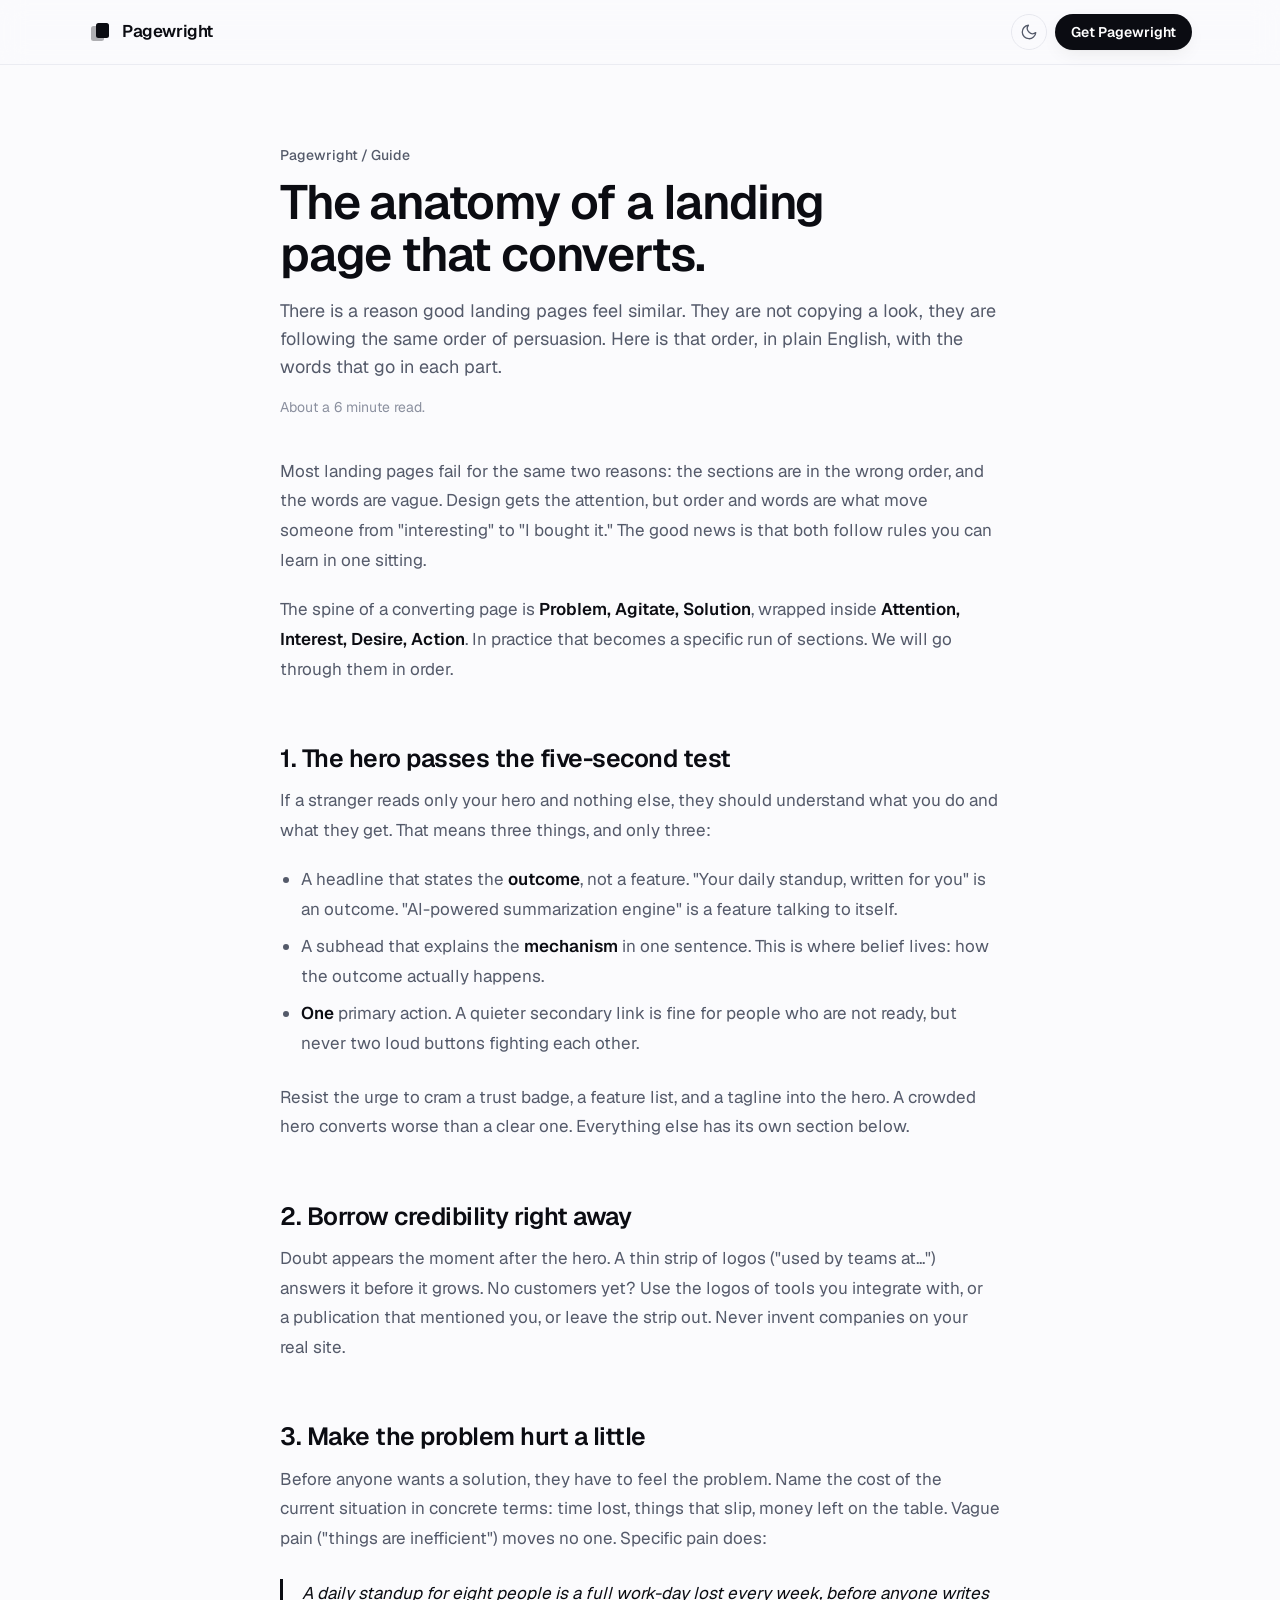
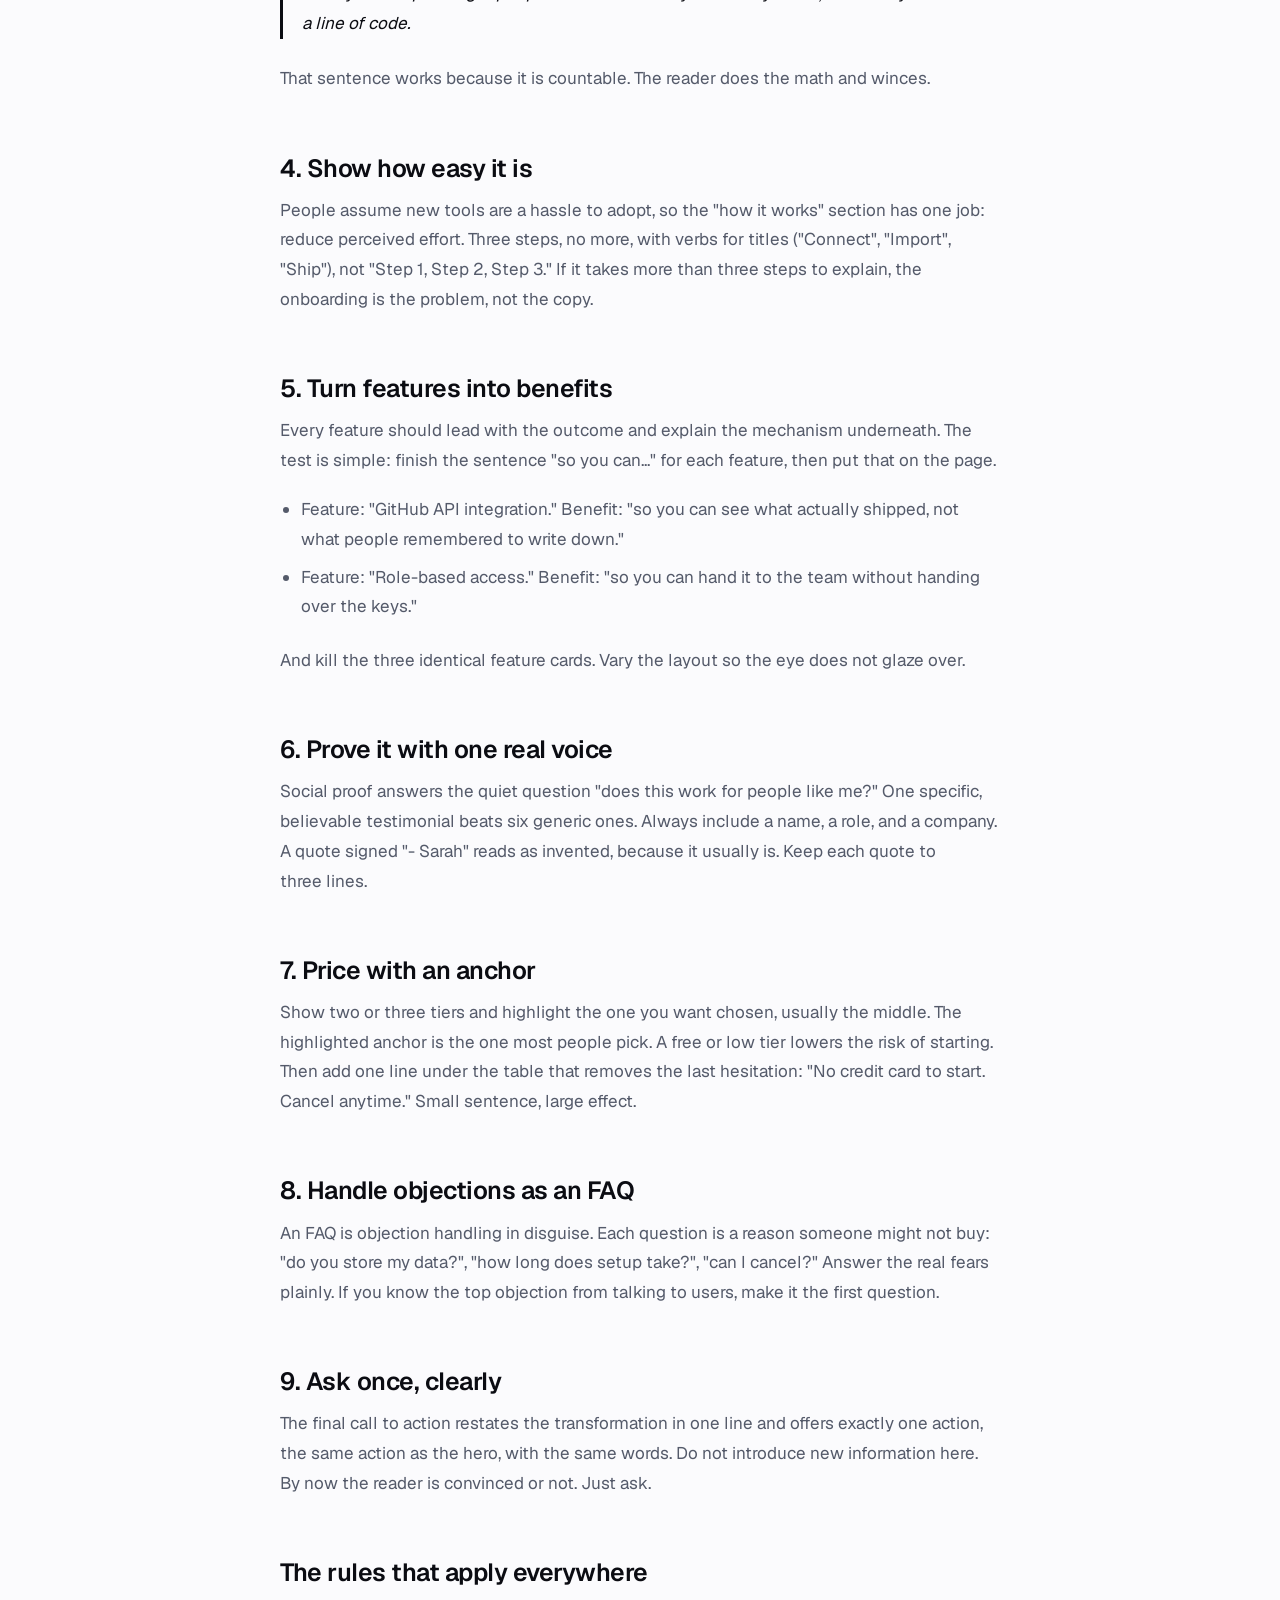
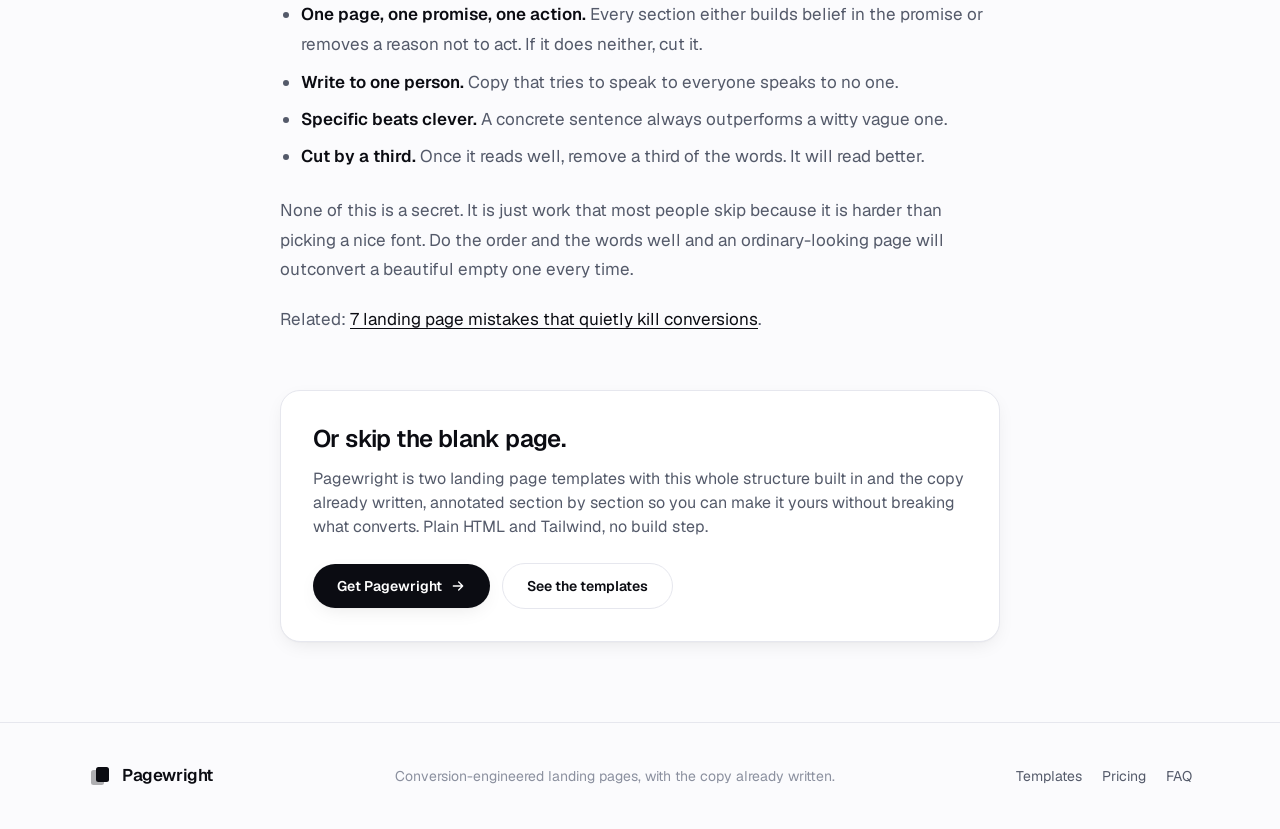
==== commit 35e0a960: "Add second SEO guide: landing page mistakes, with internal links + sitemap Co-Authored-By: Claude Op" ====
--- a/guide/index.html
+++ b/guide/index.html
@@ -26,6 +26,20 @@
 
   <link rel="preload" href="../assets/fonts/Geist-Variable.woff2" as="font" type="font/woff2" crossorigin />
   <link rel="stylesheet" href="../assets/css/styles.css" />
+
+  <!-- Structured data for rich results -->
+  <script type="application/ld+json">
+  {
+    "@context": "https://schema.org",
+    "@type": "Article",
+    "headline": "The anatomy of a landing page that converts",
+    "description": "A plain-English breakdown of the section order and copy that make a landing page convert: hero, problem, proof, pricing, and the one action.",
+    "image": "https://leonbede7.github.io/pagewright/assets/img/og.png",
+    "author": { "@type": "Organization", "name": "Pagewright" },
+    "publisher": { "@type": "Organization", "name": "Pagewright" },
+    "mainEntityOfPage": "https://leonbede7.github.io/pagewright/guide/"
+  }
+  </script>
 
   <!-- Article typography (scoped). Uses the global design tokens. -->
   <style>
@@ -142,6 +156,8 @@
         </ul>
 
         <p>None of this is a secret. It is just work that most people skip because it is harder than picking a nice font. Do the order and the words well and an ordinary-looking page will outconvert a beautiful empty one every time.</p>
+
+        <p>Related: <a href="../landing-page-mistakes/">7 landing page mistakes that quietly kill conversions</a>.</p>
       </div>
 
       <!-- CTA card -->
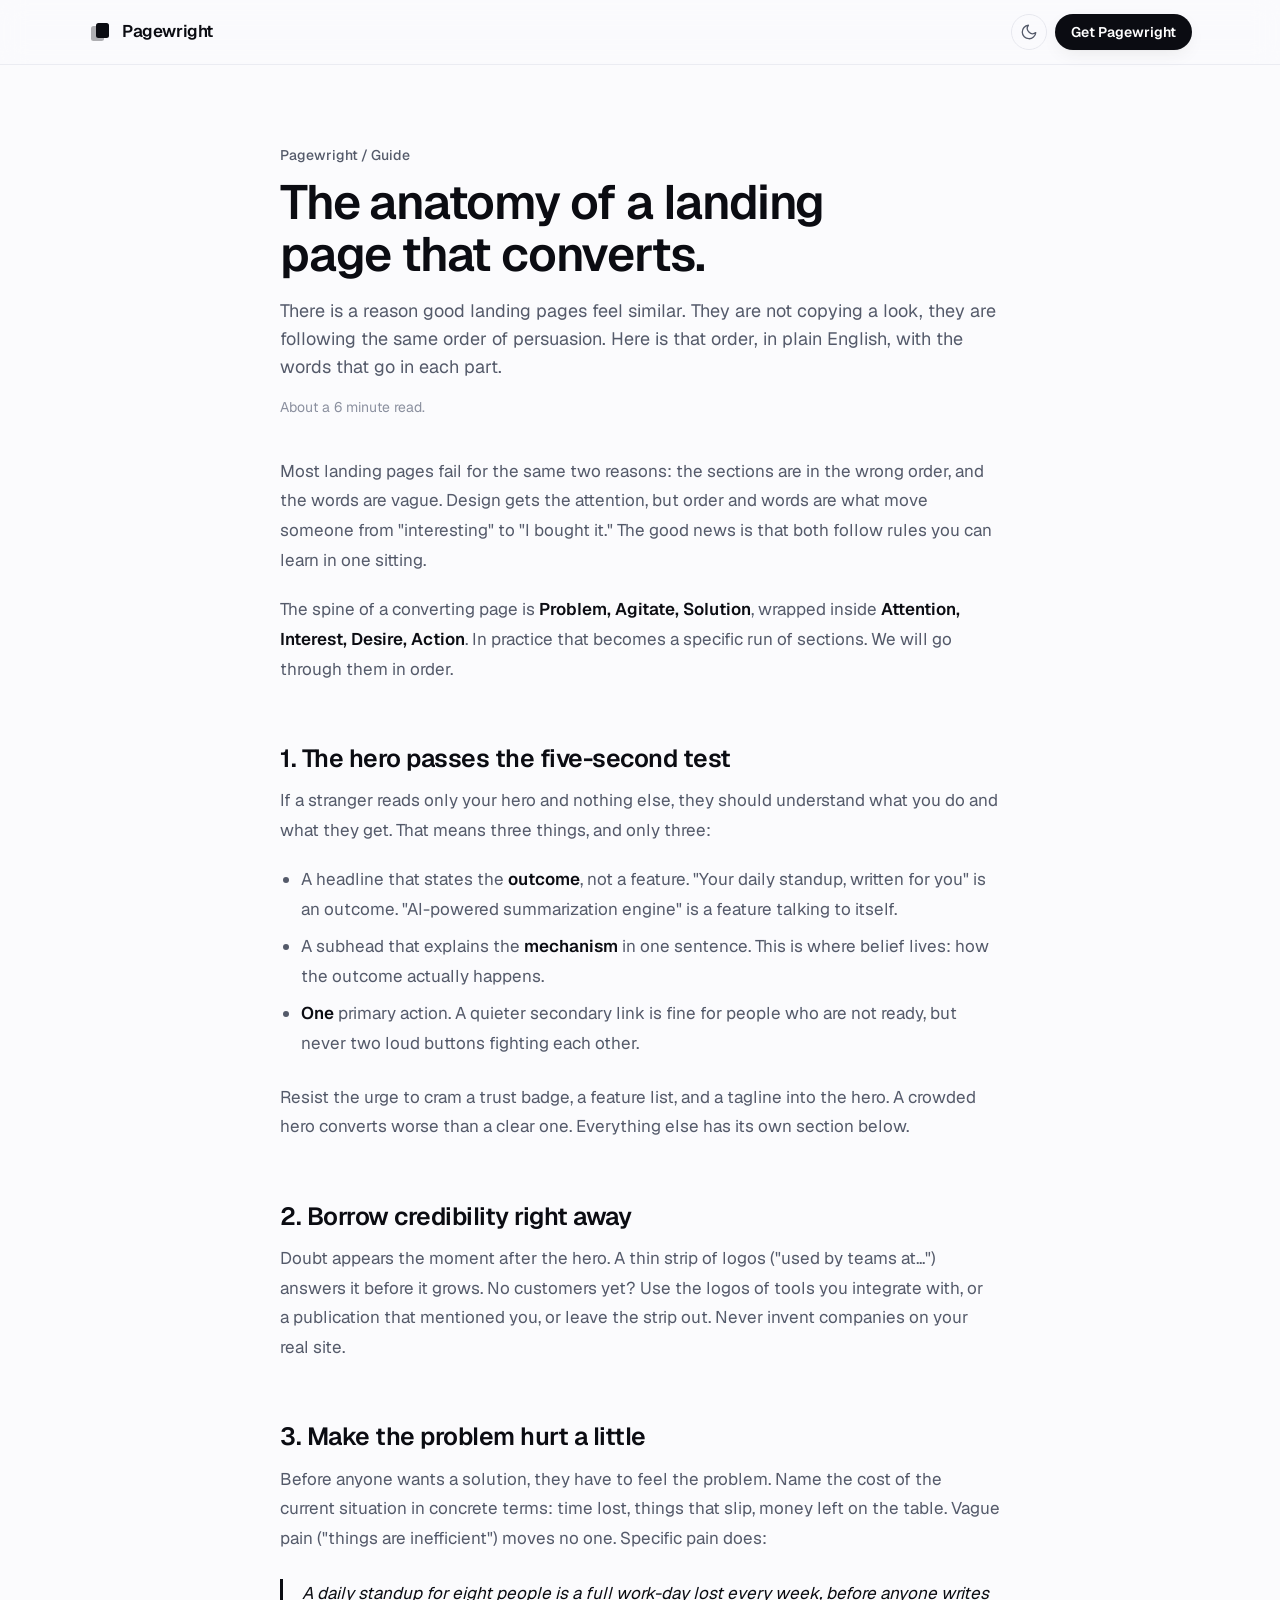
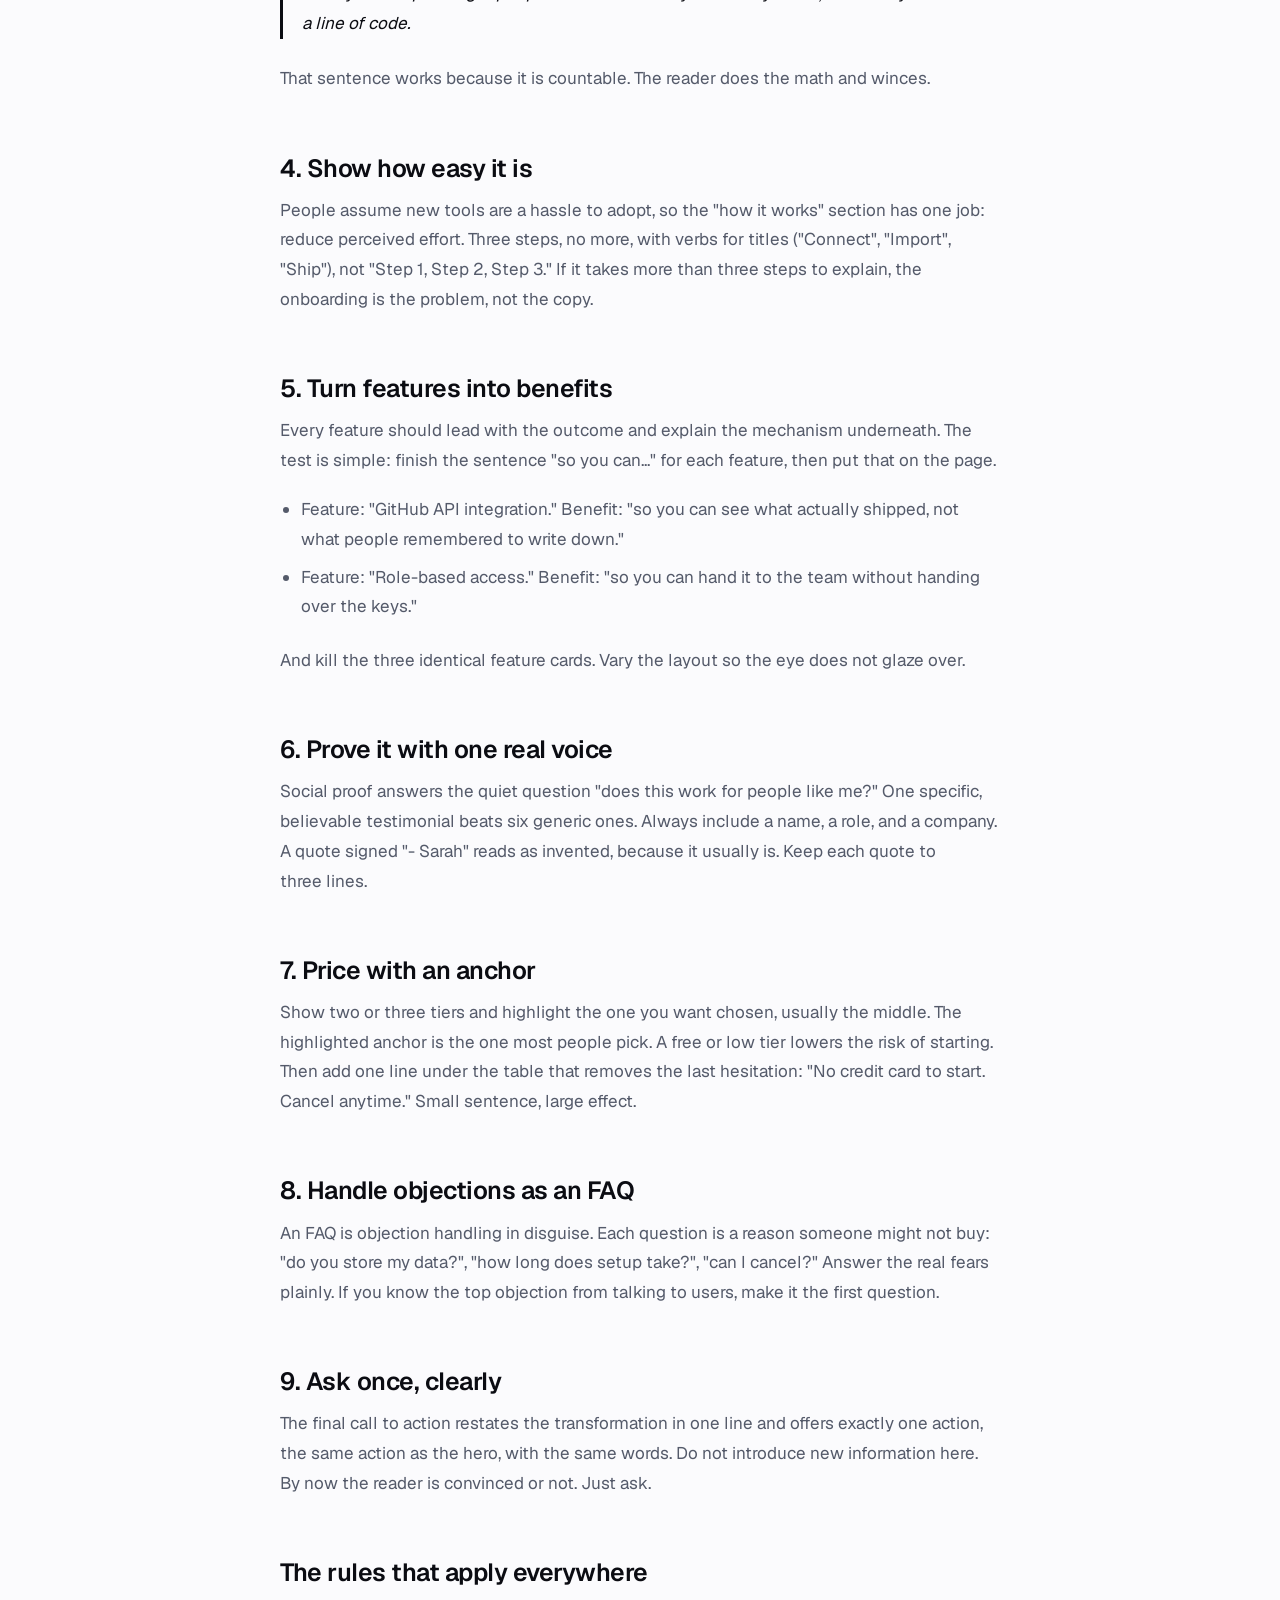
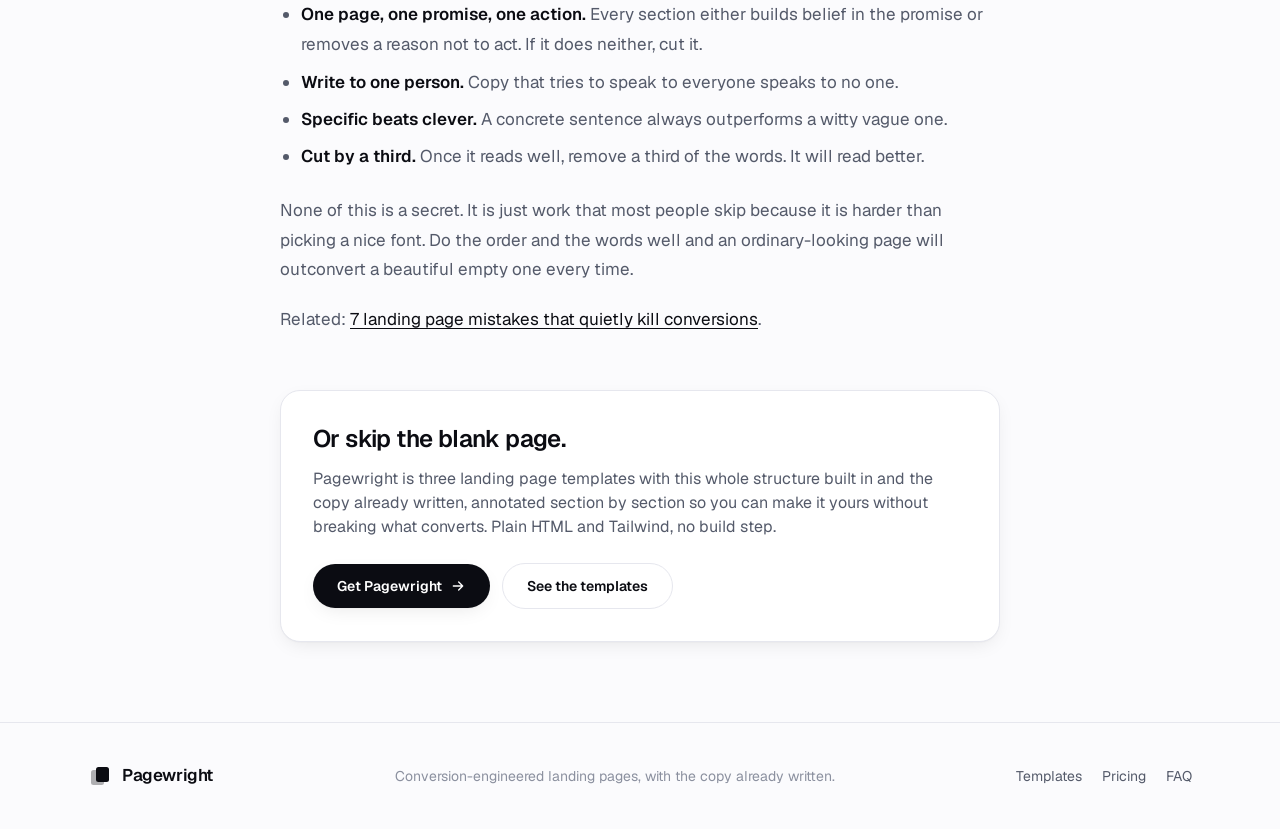
==== commit 6478daa7: "Wire buy buttons to Gumroad store; fix 'two'->'three' templates copy and OG image" ====
--- a/guide/index.html
+++ b/guide/index.html
@@ -163,7 +163,7 @@
       <!-- CTA card -->
       <div class="mt-14 rounded-2xl border border-line bg-card p-8 shadow-soft">
         <h2 class="text-2xl font-semibold tracking-tight">Or skip the blank page.</h2>
-        <p class="mt-3 text-muted">Pagewright is two landing page templates with this whole structure built in and the copy already written, annotated section by section so you can make it yours without breaking what converts. Plain HTML and Tailwind, no build step.</p>
+        <p class="mt-3 text-muted">Pagewright is three landing page templates with this whole structure built in and the copy already written, annotated section by section so you can make it yours without breaking what converts. Plain HTML and Tailwind, no build step.</p>
         <div class="mt-6 flex flex-wrap items-center gap-3">
           <a href="../#pricing" class="inline-flex items-center gap-2 rounded-full bg-brand px-6 py-3 text-sm font-semibold text-on-brand shadow-soft transition hover:opacity-90 active:scale-[0.98]">
             Get Pagewright
--- a/assets/css/styles.css
+++ b/assets/css/styles.css
@@ -1,2 +1,2 @@
 /*! tailwindcss v4.3.1 | MIT License | https://tailwindcss.com */
-@layer properties{@supports (((-webkit-hyphens:none)) and (not (margin-trim:inline))) or ((-moz-orient:inline) and (not (color:rgb(from red r g b)))){*,:before,:after,::backdrop{--tw-space-y-reverse:0;--tw-divide-y-reverse:0;--tw-border-style:solid;--tw-leading:initial;--tw-font-weight:initial;--tw-tracking:initial;--tw-shadow:0 0 #0000;--tw-shadow-color:initial;--tw-shadow-alpha:100%;--tw-inset-shadow:0 0 #0000;--tw-inset-shadow-color:initial;--tw-inset-shadow-alpha:100%;--tw-ring-color:initial;--tw-ring-shadow:0 0 #0000;--tw-inset-ring-color:initial;--tw-inset-ring-shadow:0 0 #0000;--tw-ring-inset:initial;--tw-ring-offset-width:0px;--tw-ring-offset-color:#fff;--tw-ring-offset-shadow:0 0 #0000;--tw-backdrop-blur:initial;--tw-backdrop-brightness:initial;--tw-backdrop-contrast:initial;--tw-backdrop-grayscale:initial;--tw-backdrop-hue-rotate:initial;--tw-backdrop-invert:initial;--tw-backdrop-opacity:initial;--tw-backdrop-saturate:initial;--tw-backdrop-sepia:initial}}}@layer theme{:root,:host{--font-sans:"Geist", ui-sans-serif, system-ui, -apple-system, "Segoe UI", Roboto, Helvetica, Arial, sans-serif;--font-mono:"Geist Mono", ui-monospace, "SF Mono", "Cascadia Code", "JetBrains Mono", Menlo, monospace;--spacing:.25rem;--container-xs:20rem;--container-md:28rem;--container-xl:36rem;--container-2xl:42rem;--container-3xl:48rem;--container-5xl:64rem;--container-6xl:72rem;--text-xs:.75rem;--text-xs--line-height:calc(1 / .75);--text-sm:.875rem;--text-sm--line-height:calc(1.25 / .875);--text-lg:1.125rem;--text-lg--line-height:calc(1.75 / 1.125);--text-xl:1.25rem;--text-xl--line-height:calc(1.75 / 1.25);--text-2xl:1.5rem;--text-2xl--line-height:calc(2 / 1.5);--text-3xl:1.875rem;--text-3xl--line-height:calc(2.25 / 1.875);--text-4xl:2.25rem;--text-4xl--line-height:calc(2.5 / 2.25);--text-5xl:3rem;--text-5xl--line-height:1;--text-6xl:3.75rem;--text-6xl--line-height:1;--font-weight-medium:500;--font-weight-semibold:600;--tracking-tight:-.025em;--tracking-wider:.05em;--tracking-widest:.1em;--leading-snug:1.375;--leading-relaxed:1.625;--radius-md:.375rem;--radius-lg:.5rem;--radius-3xl:1.5rem;--ease-out:cubic-bezier(.16, 1, .3, 1);--blur-md:12px;--default-transition-duration:.15s;--default-transition-timing-function:cubic-bezier(.4, 0, .2, 1);--default-font-family:"Geist", ui-sans-serif, system-ui, -apple-system, "Segoe UI", Roboto, Helvetica, Arial, sans-serif;--default-mono-font-family:"Geist Mono", ui-monospace, "SF Mono", "Cascadia Code", "JetBrains Mono", Menlo, monospace}}@layer base{*,:after,:before,::backdrop{box-sizing:border-box;border:0 solid;margin:0;padding:0}::file-selector-button{box-sizing:border-box;border:0 solid;margin:0;padding:0}html,:host{-webkit-text-size-adjust:100%;tab-size:4;line-height:1.5;font-family:var(--default-font-family,ui-sans-serif, system-ui, sans-serif, "Apple Color Emoji", "Segoe UI Emoji", "Segoe UI Symbol", "Noto Color Emoji");font-feature-settings:var(--default-font-feature-settings,normal);font-variation-settings:var(--default-font-variation-settings,normal);-webkit-tap-highlight-color:transparent}hr{height:0;color:inherit;border-top-width:1px}abbr:where([title]){-webkit-text-decoration:underline dotted;text-decoration:underline dotted}h1,h2,h3,h4,h5,h6{font-size:inherit;font-weight:inherit}a{color:inherit;-webkit-text-decoration:inherit;-webkit-text-decoration:inherit;-webkit-text-decoration:inherit;text-decoration:inherit}b,strong{font-weight:bolder}code,kbd,samp,pre{font-family:var(--default-mono-font-family,ui-monospace, SFMono-Regular, Menlo, Monaco, Consolas, "Liberation Mono", "Courier New", monospace);font-feature-settings:var(--default-mono-font-feature-settings,normal);font-variation-settings:var(--default-mono-font-variation-settings,normal);font-size:1em}small{font-size:80%}sub,sup{vertical-align:baseline;font-size:75%;line-height:0;position:relative}sub{bottom:-.25em}sup{top:-.5em}table{text-indent:0;border-color:inherit;border-collapse:collapse}:-moz-focusring{outline:auto}progress{vertical-align:baseline}summary{display:list-item}ol,ul,menu{list-style:none}img,svg,video,canvas,audio,iframe,embed,object{vertical-align:middle;display:block}img,video{max-width:100%;height:auto}button,input,select,optgroup,textarea{font:inherit;font-feature-settings:inherit;font-variation-settings:inherit;letter-spacing:inherit;color:inherit;opacity:1;background-color:#0000;border-radius:0}::file-selector-button{font:inherit;font-feature-settings:inherit;font-variation-settings:inherit;letter-spacing:inherit;color:inherit;opacity:1;background-color:#0000;border-radius:0}:where(select:is([multiple],[size])) optgroup{font-weight:bolder}:where(select:is([multiple],[size])) optgroup option{padding-inline-start:20px}::file-selector-button{margin-inline-end:4px}::placeholder{opacity:1}@supports (not ((-webkit-appearance:-apple-pay-button))) or (contain-intrinsic-size:1px){::placeholder{color:currentColor}@supports (color:color-mix(in lab, red, red)){::placeholder{color:color-mix(in oklab, currentcolor 50%, transparent)}}}textarea{resize:vertical}::-webkit-search-decoration{-webkit-appearance:none}::-webkit-date-and-time-value{min-height:1lh;text-align:inherit}::-webkit-datetime-edit{display:inline-flex}::-webkit-datetime-edit-fields-wrapper{padding:0}::-webkit-datetime-edit{padding-block:0}::-webkit-datetime-edit-year-field{padding-block:0}::-webkit-datetime-edit-month-field{padding-block:0}::-webkit-datetime-edit-day-field{padding-block:0}::-webkit-datetime-edit-hour-field{padding-block:0}::-webkit-datetime-edit-minute-field{padding-block:0}::-webkit-datetime-edit-second-field{padding-block:0}::-webkit-datetime-edit-millisecond-field{padding-block:0}::-webkit-datetime-edit-meridiem-field{padding-block:0}::-webkit-calendar-picker-indicator{line-height:1}:-moz-ui-invalid{box-shadow:none}button,input:where([type=button],[type=reset],[type=submit]){appearance:button}::file-selector-button{appearance:button}::-webkit-inner-spin-button{height:auto}::-webkit-outer-spin-button{height:auto}[hidden]:where(:not([hidden=until-found])){display:none!important}html{scroll-behavior:smooth;-webkit-text-size-adjust:100%}@media (prefers-reduced-motion:reduce){html{scroll-behavior:auto}}body{background-color:var(--canvas);color:var(--ink);font-family:var(--font-sans);-webkit-font-smoothing:antialiased;text-rendering:optimizelegibility;font-feature-settings:"cv01", "cv03", "ss03"}::selection{background-color:var(--brand);color:var(--on-brand)}:focus-visible{outline:2px solid var(--brand);outline-offset:2px;border-radius:4px}h1,h2,h3,h4{letter-spacing:-.02em;text-wrap:balance}p{text-wrap:pretty}}@layer components;@layer utilities{.pointer-events-none{pointer-events:none}.sr-only{clip-path:inset(50%);white-space:nowrap;border-width:0;width:1px;height:1px;margin:-1px;padding:0;position:absolute;overflow:hidden}.absolute{position:absolute}.fixed{position:fixed}.relative{position:relative}.static{position:static}.sticky{position:sticky}.inset-0{inset:0}.-top-3{top:calc(var(--spacing) * -3)}.top-0{top:0}.-right-2{right:calc(var(--spacing) * -2)}.right-4{right:calc(var(--spacing) * 4)}.-bottom-10{bottom:calc(var(--spacing) * -10)}.left-7{left:calc(var(--spacing) * 7)}.-z-10{z-index:calc(10 * -1)}.z-30{z-index:30}.z-40{z-index:40}.order-1{order:1}.order-2{order:2}.mx-auto{margin-inline:auto}.mt-0\.5{margin-top:calc(var(--spacing) * .5)}.mt-1{margin-top:var(--spacing)}.mt-1\.5{margin-top:calc(var(--spacing) * 1.5)}.mt-2{margin-top:calc(var(--spacing) * 2)}.mt-3{margin-top:calc(var(--spacing) * 3)}.mt-4{margin-top:calc(var(--spacing) * 4)}.mt-5{margin-top:calc(var(--spacing) * 5)}.mt-6{margin-top:calc(var(--spacing) * 6)}.mt-7{margin-top:calc(var(--spacing) * 7)}.mt-8{margin-top:calc(var(--spacing) * 8)}.mt-10{margin-top:calc(var(--spacing) * 10)}.mt-12{margin-top:calc(var(--spacing) * 12)}.mt-14{margin-top:calc(var(--spacing) * 14)}.mt-16{margin-top:calc(var(--spacing) * 16)}.mb-1{margin-bottom:var(--spacing)}.ml-2{margin-left:calc(var(--spacing) * 2)}.ml-auto{margin-left:auto}.block{display:block}.flex{display:flex}.grid{display:grid}.hidden{display:none}.inline{display:inline}.inline-flex{display:inline-flex}.table{display:table}.h-1\.5{height:calc(var(--spacing) * 1.5)}.h-2{height:calc(var(--spacing) * 2)}.h-2\.5{height:calc(var(--spacing) * 2.5)}.h-3{height:calc(var(--spacing) * 3)}.h-3\.5{height:calc(var(--spacing) * 3.5)}.h-4{height:calc(var(--spacing) * 4)}.h-5{height:calc(var(--spacing) * 5)}.h-6{height:calc(var(--spacing) * 6)}.h-7{height:calc(var(--spacing) * 7)}.h-8{height:calc(var(--spacing) * 8)}.h-9{height:calc(var(--spacing) * 9)}.h-10{height:calc(var(--spacing) * 10)}.h-11{height:calc(var(--spacing) * 11)}.h-16{height:calc(var(--spacing) * 16)}.h-28{height:calc(var(--spacing) * 28)}.h-\[18px\]{height:18px}.h-full{height:100%}.h-px{height:1px}.w-1\.5{width:calc(var(--spacing) * 1.5)}.w-2{width:calc(var(--spacing) * 2)}.w-2\.5{width:calc(var(--spacing) * 2.5)}.w-2\/3{width:66.6667%}.w-3{width:calc(var(--spacing) * 3)}.w-3\.5{width:calc(var(--spacing) * 3.5)}.w-4{width:calc(var(--spacing) * 4)}.w-5{width:calc(var(--spacing) * 5)}.w-6{width:calc(var(--spacing) * 6)}.w-7{width:calc(var(--spacing) * 7)}.w-8{width:calc(var(--spacing) * 8)}.w-9{width:calc(var(--spacing) * 9)}.w-10{width:calc(var(--spacing) * 10)}.w-11{width:calc(var(--spacing) * 11)}.w-\[18px\]{width:18px}.w-full{width:100%}.max-w-2xl{max-width:var(--container-2xl)}.max-w-3xl{max-width:var(--container-3xl)}.max-w-5xl{max-width:var(--container-5xl)}.max-w-6xl{max-width:var(--container-6xl)}.max-w-md{max-width:var(--container-md)}.max-w-xl{max-width:var(--container-xl)}.max-w-xs{max-width:var(--container-xs)}.min-w-0{min-width:0}.min-w-\[640px\]{min-width:640px}.flex-1{flex:1}.shrink-0{flex-shrink:0}.cursor-pointer{cursor:pointer}.list-none{list-style-type:none}.flex-col{flex-direction:column}.flex-wrap{flex-wrap:wrap}.place-items-center{place-items:center}.items-center{align-items:center}.items-end{align-items:flex-end}.items-start{align-items:flex-start}.justify-between{justify-content:space-between}.justify-center{justify-content:center}.gap-0{gap:0}.gap-1{gap:var(--spacing)}.gap-1\.5{gap:calc(var(--spacing) * 1.5)}.gap-2{gap:calc(var(--spacing) * 2)}.gap-2\.5{gap:calc(var(--spacing) * 2.5)}.gap-3{gap:calc(var(--spacing) * 3)}.gap-4{gap:calc(var(--spacing) * 4)}.gap-5{gap:calc(var(--spacing) * 5)}.gap-6{gap:calc(var(--spacing) * 6)}.gap-8{gap:calc(var(--spacing) * 8)}.gap-10{gap:calc(var(--spacing) * 10)}.gap-12{gap:calc(var(--spacing) * 12)}.gap-px{gap:1px}:where(.space-y-2\.5>:not(:last-child)){--tw-space-y-reverse:0;margin-block-start:calc(calc(var(--spacing) * 2.5) * var(--tw-space-y-reverse));margin-block-end:calc(calc(var(--spacing) * 2.5) * calc(1 - var(--tw-space-y-reverse)))}:where(.space-y-3>:not(:last-child)){--tw-space-y-reverse:0;margin-block-start:calc(calc(var(--spacing) * 3) * var(--tw-space-y-reverse));margin-block-end:calc(calc(var(--spacing) * 3) * calc(1 - var(--tw-space-y-reverse)))}:where(.space-y-4>:not(:last-child)){--tw-space-y-reverse:0;margin-block-start:calc(calc(var(--spacing) * 4) * var(--tw-space-y-reverse));margin-block-end:calc(calc(var(--spacing) * 4) * calc(1 - var(--tw-space-y-reverse)))}:where(.space-y-5>:not(:last-child)){--tw-space-y-reverse:0;margin-block-start:calc(calc(var(--spacing) * 5) * var(--tw-space-y-reverse));margin-block-end:calc(calc(var(--spacing) * 5) * calc(1 - var(--tw-space-y-reverse)))}:where(.space-y-px>:not(:last-child)){--tw-space-y-reverse:0;margin-block-start:calc(1px * var(--tw-space-y-reverse));margin-block-end:calc(1px * calc(1 - var(--tw-space-y-reverse)))}.gap-x-10{column-gap:calc(var(--spacing) * 10)}.gap-y-5{row-gap:calc(var(--spacing) * 5)}.gap-y-6{row-gap:calc(var(--spacing) * 6)}:where(.divide-y>:not(:last-child)){--tw-divide-y-reverse:0;border-bottom-style:var(--tw-border-style);border-top-style:var(--tw-border-style);border-top-width:calc(1px * var(--tw-divide-y-reverse));border-bottom-width:calc(1px * calc(1 - var(--tw-divide-y-reverse)))}:where(.divide-line>:not(:last-child)){border-color:var(--line)}.overflow-hidden{overflow:hidden}.overflow-x-auto{overflow-x:auto}.scroll-smooth{scroll-behavior:smooth}.rounded{border-radius:.25rem}.rounded-2xl{border-radius:1.25rem}.rounded-3xl{border-radius:var(--radius-3xl)}.rounded-full{border-radius:3.40282e38px}.rounded-lg{border-radius:var(--radius-lg)}.rounded-md{border-radius:var(--radius-md)}.rounded-xl{border-radius:1rem}.rounded-t{border-top-left-radius:.25rem;border-top-right-radius:.25rem}.border{border-style:var(--tw-border-style);border-width:1px}.border-2{border-style:var(--tw-border-style);border-width:2px}.border-y{border-block-style:var(--tw-border-style);border-block-width:1px}.border-t{border-top-style:var(--tw-border-style);border-top-width:1px}.border-b{border-bottom-style:var(--tw-border-style);border-bottom-width:1px}.border-brand,.border-brand\/20{border-color:var(--brand)}@supports (color:color-mix(in lab, red, red)){.border-brand\/20{border-color:color-mix(in oklab, var(--brand) 20%, transparent)}}.border-brand\/30{border-color:var(--brand)}@supports (color:color-mix(in lab, red, red)){.border-brand\/30{border-color:color-mix(in oklab, var(--brand) 30%, transparent)}}.border-line,.border-line\/70{border-color:var(--line)}@supports (color:color-mix(in lab, red, red)){.border-line\/70{border-color:color-mix(in oklab, var(--line) 70%, transparent)}}.bg-brand{background-color:var(--brand)}.bg-brand-soft,.bg-brand-soft\/60{background-color:var(--brand-soft)}@supports (color:color-mix(in lab, red, red)){.bg-brand-soft\/60{background-color:color-mix(in oklab, var(--brand-soft) 60%, transparent)}}.bg-brand\/25{background-color:var(--brand)}@supports (color:color-mix(in lab, red, red)){.bg-brand\/25{background-color:color-mix(in oklab, var(--brand) 25%, transparent)}}.bg-brand\/30{background-color:var(--brand)}@supports (color:color-mix(in lab, red, red)){.bg-brand\/30{background-color:color-mix(in oklab, var(--brand) 30%, transparent)}}.bg-brand\/35{background-color:var(--brand)}@supports (color:color-mix(in lab, red, red)){.bg-brand\/35{background-color:color-mix(in oklab, var(--brand) 35%, transparent)}}.bg-brand\/40{background-color:var(--brand)}@supports (color:color-mix(in lab, red, red)){.bg-brand\/40{background-color:color-mix(in oklab, var(--brand) 40%, transparent)}}.bg-brand\/45{background-color:var(--brand)}@supports (color:color-mix(in lab, red, red)){.bg-brand\/45{background-color:color-mix(in oklab, var(--brand) 45%, transparent)}}.bg-brand\/55{background-color:var(--brand)}@supports (color:color-mix(in lab, red, red)){.bg-brand\/55{background-color:color-mix(in oklab, var(--brand) 55%, transparent)}}.bg-canvas,.bg-canvas\/80{background-color:var(--canvas)}@supports (color:color-mix(in lab, red, red)){.bg-canvas\/80{background-color:color-mix(in oklab, var(--canvas) 80%, transparent)}}.bg-card{background-color:var(--card)}.bg-faint\/30{background-color:var(--faint)}@supports (color:color-mix(in lab, red, red)){.bg-faint\/30{background-color:color-mix(in oklab, var(--faint) 30%, transparent)}}.bg-faint\/40{background-color:var(--faint)}@supports (color:color-mix(in lab, red, red)){.bg-faint\/40{background-color:color-mix(in oklab, var(--faint) 40%, transparent)}}.bg-faint\/50{background-color:var(--faint)}@supports (color:color-mix(in lab, red, red)){.bg-faint\/50{background-color:color-mix(in oklab, var(--faint) 50%, transparent)}}.bg-ink{background-color:var(--ink)}.bg-line{background-color:var(--line)}.bg-panel,.bg-panel\/40{background-color:var(--panel)}@supports (color:color-mix(in lab, red, red)){.bg-panel\/40{background-color:color-mix(in oklab, var(--panel) 40%, transparent)}}.p-3{padding:calc(var(--spacing) * 3)}.p-4{padding:calc(var(--spacing) * 4)}.p-5{padding:calc(var(--spacing) * 5)}.p-6{padding:calc(var(--spacing) * 6)}.p-7{padding:calc(var(--spacing) * 7)}.p-8{padding:calc(var(--spacing) * 8)}.p-10{padding:calc(var(--spacing) * 10)}.px-2{padding-inline:calc(var(--spacing) * 2)}.px-2\.5{padding-inline:calc(var(--spacing) * 2.5)}.px-3{padding-inline:calc(var(--spacing) * 3)}.px-4{padding-inline:calc(var(--spacing) * 4)}.px-5{padding-inline:calc(var(--spacing) * 5)}.px-6{padding-inline:calc(var(--spacing) * 6)}.px-7{padding-inline:calc(var(--spacing) * 7)}.py-0\.5{padding-block:calc(var(--spacing) * .5)}.py-1{padding-block:var(--spacing)}.py-1\.5{padding-block:calc(var(--spacing) * 1.5)}.py-2{padding-block:calc(var(--spacing) * 2)}.py-2\.5{padding-block:calc(var(--spacing) * 2.5)}.py-3{padding-block:calc(var(--spacing) * 3)}.py-5{padding-block:calc(var(--spacing) * 5)}.py-10{padding-block:calc(var(--spacing) * 10)}.py-14{padding-block:calc(var(--spacing) * 14)}.py-20{padding-block:calc(var(--spacing) * 20)}.pt-6{padding-top:calc(var(--spacing) * 6)}.pt-14{padding-top:calc(var(--spacing) * 14)}.pb-20{padding-bottom:calc(var(--spacing) * 20)}.pb-24{padding-bottom:calc(var(--spacing) * 24)}.text-center{text-align:center}.text-left{text-align:left}.font-mono{font-family:Geist Mono,ui-monospace,SF Mono,Cascadia Code,JetBrains Mono,Menlo,monospace}.font-sans{font-family:Geist,ui-sans-serif,system-ui,-apple-system,Segoe UI,Roboto,Helvetica,Arial,sans-serif}.text-2xl{font-size:var(--text-2xl);line-height:var(--tw-leading,var(--text-2xl--line-height))}.text-3xl{font-size:var(--text-3xl);line-height:var(--tw-leading,var(--text-3xl--line-height))}.text-4xl{font-size:var(--text-4xl);line-height:var(--tw-leading,var(--text-4xl--line-height))}.text-5xl{font-size:var(--text-5xl);line-height:var(--tw-leading,var(--text-5xl--line-height))}.text-lg{font-size:var(--text-lg);line-height:var(--tw-leading,var(--text-lg--line-height))}.text-sm{font-size:var(--text-sm);line-height:var(--tw-leading,var(--text-sm--line-height))}.text-xl{font-size:var(--text-xl);line-height:var(--tw-leading,var(--text-xl--line-height))}.text-xs{font-size:var(--text-xs);line-height:var(--tw-leading,var(--text-xs--line-height))}.text-\[11px\]{font-size:11px}.text-\[13px\]{font-size:13px}.text-\[17px\]{font-size:17px}.leading-\[1\.05\]{--tw-leading:1.05;line-height:1.05}.leading-\[1\.08\]{--tw-leading:1.08;line-height:1.08}.leading-relaxed{--tw-leading:var(--leading-relaxed);line-height:var(--leading-relaxed)}.leading-snug{--tw-leading:var(--leading-snug);line-height:var(--leading-snug)}.font-medium{--tw-font-weight:var(--font-weight-medium);font-weight:var(--font-weight-medium)}.font-semibold{--tw-font-weight:var(--font-weight-semibold);font-weight:var(--font-weight-semibold)}.tracking-tight{--tw-tracking:var(--tracking-tight);letter-spacing:var(--tracking-tight)}.tracking-wider{--tw-tracking:var(--tracking-wider);letter-spacing:var(--tracking-wider)}.tracking-widest{--tw-tracking:var(--tracking-widest);letter-spacing:var(--tracking-widest)}.text-brand{color:var(--brand)}.text-faint{color:var(--faint)}.text-ink{color:var(--ink)}.text-muted{color:var(--muted)}.text-on-brand{color:var(--on-brand)}.uppercase{text-transform:uppercase}.line-through{text-decoration-line:line-through}.underline-offset-4{text-underline-offset:4px}.antialiased{-webkit-font-smoothing:antialiased;-moz-osx-font-smoothing:grayscale}.opacity-80{opacity:.8}.shadow{--tw-shadow:0 1px 3px 0 var(--tw-shadow-color,#0000001a), 0 1px 2px -1px var(--tw-shadow-color,#0000001a);box-shadow:var(--tw-inset-shadow), var(--tw-inset-ring-shadow), var(--tw-ring-offset-shadow), var(--tw-ring-shadow), var(--tw-shadow)}.shadow-lift{--tw-shadow:0 1px 2px -1px var(--tw-shadow-color,#0d0e161a), 0 16px 40px -10px var(--tw-shadow-color,#0d0e162e);box-shadow:var(--tw-inset-shadow), var(--tw-inset-ring-shadow), var(--tw-ring-offset-shadow), var(--tw-ring-shadow), var(--tw-shadow)}.shadow-soft{--tw-shadow:0 1px 2px -1px var(--tw-shadow-color,#0d0e1612), 0 6px 20px -6px var(--tw-shadow-color,#0d0e161a);box-shadow:var(--tw-inset-shadow), var(--tw-inset-ring-shadow), var(--tw-ring-offset-shadow), var(--tw-ring-shadow), var(--tw-shadow)}.backdrop-blur-md{--tw-backdrop-blur:blur(var(--blur-md));-webkit-backdrop-filter:var(--tw-backdrop-blur,) var(--tw-backdrop-brightness,) var(--tw-backdrop-contrast,) var(--tw-backdrop-grayscale,) var(--tw-backdrop-hue-rotate,) var(--tw-backdrop-invert,) var(--tw-backdrop-opacity,) var(--tw-backdrop-saturate,) var(--tw-backdrop-sepia,);backdrop-filter:var(--tw-backdrop-blur,) var(--tw-backdrop-brightness,) var(--tw-backdrop-contrast,) var(--tw-backdrop-grayscale,) var(--tw-backdrop-hue-rotate,) var(--tw-backdrop-invert,) var(--tw-backdrop-opacity,) var(--tw-backdrop-saturate,) var(--tw-backdrop-sepia,)}.transition{transition-property:color,background-color,border-color,outline-color,text-decoration-color,fill,stroke,--tw-gradient-from,--tw-gradient-via,--tw-gradient-to,opacity,box-shadow,transform,translate,scale,rotate,filter,-webkit-backdrop-filter,backdrop-filter,display,content-visibility,overlay,pointer-events;transition-timing-function:var(--tw-ease,var(--default-transition-timing-function));transition-duration:var(--tw-duration,var(--default-transition-duration))}.group-open\:rotate-180:is(:where(.group):is([open],:popover-open,:open) *){rotate:180deg}@media (hover:hover){.hover\:gap-2\.5:hover{gap:calc(var(--spacing) * 2.5)}.hover\:bg-card:hover{background-color:var(--card)}.hover\:bg-panel:hover{background-color:var(--panel)}.hover\:text-ink:hover{color:var(--ink)}.hover\:underline:hover{text-decoration-line:underline}.hover\:opacity-90:hover{opacity:.9}}.focus\:not-sr-only:focus{clip-path:none;white-space:normal;width:auto;height:auto;margin:0;padding:0;position:static;overflow:visible}.focus\:fixed:focus{position:fixed}.focus\:top-4:focus{top:calc(var(--spacing) * 4)}.focus\:left-4:focus{left:calc(var(--spacing) * 4)}.focus\:z-\[100\]:focus{z-index:100}.focus\:rounded-full:focus{border-radius:3.40282e38px}.focus\:rounded-lg:focus{border-radius:var(--radius-lg)}.focus\:bg-brand:focus{background-color:var(--brand)}.focus\:px-4:focus{padding-inline:calc(var(--spacing) * 4)}.focus\:py-2:focus{padding-block:calc(var(--spacing) * 2)}.focus\:text-sm:focus{font-size:var(--text-sm);line-height:var(--tw-leading,var(--text-sm--line-height))}.focus\:font-semibold:focus{--tw-font-weight:var(--font-weight-semibold);font-weight:var(--font-weight-semibold)}.focus\:text-on-brand:focus{color:var(--on-brand)}.active\:scale-\[0\.98\]:active{scale:.98}@media (min-width:40rem){.sm\:-right-6{right:calc(var(--spacing) * -6)}.sm\:col-span-2{grid-column:span 2/span 2}.sm\:inline-block{display:inline-block}.sm\:grid-cols-2{grid-template-columns:repeat(2,minmax(0,1fr))}.sm\:grid-cols-3{grid-template-columns:repeat(3,minmax(0,1fr))}.sm\:flex-row{flex-direction:row}.sm\:border-r{border-right-style:var(--tw-border-style);border-right-width:1px}.sm\:border-b-0{border-bottom-style:var(--tw-border-style);border-bottom-width:0}.sm\:p-14{padding:calc(var(--spacing) * 14)}.sm\:px-6{padding-inline:calc(var(--spacing) * 6)}.sm\:text-2xl{font-size:var(--text-2xl);line-height:var(--tw-leading,var(--text-2xl--line-height))}.sm\:text-3xl{font-size:var(--text-3xl);line-height:var(--tw-leading,var(--text-3xl--line-height))}.sm\:text-4xl{font-size:var(--text-4xl);line-height:var(--tw-leading,var(--text-4xl--line-height))}.sm\:text-5xl{font-size:var(--text-5xl);line-height:var(--tw-leading,var(--text-5xl--line-height))}}@media (min-width:48rem){.md\:col-span-2{grid-column:span 2/span 2}.md\:col-span-3{grid-column:span 3/span 3}.md\:block{display:block}.md\:flex{display:flex}.md\:hidden{display:none}.md\:grid-cols-3{grid-template-columns:repeat(3,minmax(0,1fr))}.md\:grid-cols-6{grid-template-columns:repeat(6,minmax(0,1fr))}.md\:py-20{padding-block:calc(var(--spacing) * 20)}.md\:py-28{padding-block:calc(var(--spacing) * 28)}.md\:pt-16{padding-top:calc(var(--spacing) * 16)}.md\:pb-28{padding-bottom:calc(var(--spacing) * 28)}}@media (min-width:64rem){.lg\:-bottom-12{bottom:calc(var(--spacing) * -12)}.lg\:order-1{order:1}.lg\:order-2{order:2}.lg\:col-span-2{grid-column:span 2/span 2}.lg\:grid-cols-2{grid-template-columns:repeat(2,minmax(0,1fr))}.lg\:grid-cols-3{grid-template-columns:repeat(3,minmax(0,1fr))}.lg\:grid-cols-5{grid-template-columns:repeat(5,minmax(0,1fr))}.lg\:grid-cols-\[1\.05fr_1fr\]{grid-template-columns:1.05fr 1fr}.lg\:grid-cols-\[1fr_1\.1fr\]{grid-template-columns:1fr 1.1fr}.lg\:grid-cols-\[1fr_1\.05fr\]{grid-template-columns:1fr 1.05fr}.lg\:gap-10{gap:calc(var(--spacing) * 10)}.lg\:gap-12{gap:calc(var(--spacing) * 12)}.lg\:gap-16{gap:calc(var(--spacing) * 16)}.lg\:pb-28{padding-bottom:calc(var(--spacing) * 28)}.lg\:pb-32{padding-bottom:calc(var(--spacing) * 32)}.lg\:pl-2{padding-left:calc(var(--spacing) * 2)}.lg\:text-6xl{font-size:var(--text-6xl);line-height:var(--tw-leading,var(--text-6xl--line-height))}.lg\:text-\[3\.4rem\]{font-size:3.4rem}}@media (prefers-reduced-motion:no-preference){.js .reveal{opacity:0;transition:opacity .7s var(--ease-out), transform .7s var(--ease-out);will-change:opacity, transform;transform:translateY(18px)}.js .reveal.is-visible{opacity:1;transform:none}.js .reveal-d1{transition-delay:70ms}.js .reveal-d2{transition-delay:.14s}.js .reveal-d3{transition-delay:.21s}}.ambient{background:radial-gradient(58% 48% at 72% -4%, var(--brand), transparent 70%), radial-gradient(42% 42% at 8% 6%, var(--brand), transparent 72%)}@supports (color:color-mix(in lab, red, red)){.ambient{background:radial-gradient(58% 48% at 72% -4%, color-mix(in oklab, var(--brand) 18%, transparent), transparent 70%), radial-gradient(42% 42% at 8% 6%, color-mix(in oklab, var(--brand) 9%, transparent), transparent 72%)}}}:root{--canvas:#fbfbfd;--card:#fff;--panel:#f4f5f8;--line:#e6e7ee;--ink:#0b0c12;--muted:#545a6a;--faint:#8b909f;--brand:#0b0c12;--on-brand:#fff;--brand-soft:#f1f2f5;color-scheme:light}.dark{--canvas:#0a0b10;--card:#111320;--panel:#171a28;--line:#242838;--ink:#f2f3f8;--muted:#a4a9b8;--faint:#6a7080;--brand:#f2f3f8;--on-brand:#0a0b10;--brand-soft:#1a1d27;color-scheme:dark}@font-face{font-family:Geist;font-style:normal;font-weight:100 900;font-display:swap;src:url(../fonts/Geist-Variable.woff2)format("woff2")}@font-face{font-family:Geist Mono;font-style:normal;font-weight:100 900;font-display:swap;src:url(../fonts/GeistMono-Variable.woff2)format("woff2")}@property --tw-space-y-reverse{syntax:"*";inherits:false;initial-value:0}@property --tw-divide-y-reverse{syntax:"*";inherits:false;initial-value:0}@property --tw-border-style{syntax:"*";inherits:false;initial-value:solid}@property --tw-leading{syntax:"*";inherits:false}@property --tw-font-weight{syntax:"*";inherits:false}@property --tw-tracking{syntax:"*";inherits:false}@property --tw-shadow{syntax:"*";inherits:false;initial-value:0 0 #0000}@property --tw-shadow-color{syntax:"*";inherits:false}@property --tw-shadow-alpha{syntax:"<percentage>";inherits:false;initial-value:100%}@property --tw-inset-shadow{syntax:"*";inherits:false;initial-value:0 0 #0000}@property --tw-inset-shadow-color{syntax:"*";inherits:false}@property --tw-inset-shadow-alpha{syntax:"<percentage>";inherits:false;initial-value:100%}@property --tw-ring-color{syntax:"*";inherits:false}@property --tw-ring-shadow{syntax:"*";inherits:false;initial-value:0 0 #0000}@property --tw-inset-ring-color{syntax:"*";inherits:false}@property --tw-inset-ring-shadow{syntax:"*";inherits:false;initial-value:0 0 #0000}@property --tw-ring-inset{syntax:"*";inherits:false}@property --tw-ring-offset-width{syntax:"<length>";inherits:false;initial-value:0}@property --tw-ring-offset-color{syntax:"*";inherits:false;initial-value:#fff}@property --tw-ring-offset-shadow{syntax:"*";inherits:false;initial-value:0 0 #0000}@property --tw-backdrop-blur{syntax:"*";inherits:false}@property --tw-backdrop-brightness{syntax:"*";inherits:false}@property --tw-backdrop-contrast{syntax:"*";inherits:false}@property --tw-backdrop-grayscale{syntax:"*";inherits:false}@property --tw-backdrop-hue-rotate{syntax:"*";inherits:false}@property --tw-backdrop-invert{syntax:"*";inherits:false}@property --tw-backdrop-opacity{syntax:"*";inherits:false}@property --tw-backdrop-saturate{syntax:"*";inherits:false}@property --tw-backdrop-sepia{syntax:"*";inherits:false}+@layer properties{@supports (((-webkit-hyphens:none)) and (not (margin-trim:inline))) or ((-moz-orient:inline) and (not (color:rgb(from red r g b)))){*,:before,:after,::backdrop{--tw-space-y-reverse:0;--tw-divide-y-reverse:0;--tw-border-style:solid;--tw-leading:initial;--tw-font-weight:initial;--tw-tracking:initial;--tw-ordinal:initial;--tw-slashed-zero:initial;--tw-numeric-figure:initial;--tw-numeric-spacing:initial;--tw-numeric-fraction:initial;--tw-shadow:0 0 #0000;--tw-shadow-color:initial;--tw-shadow-alpha:100%;--tw-inset-shadow:0 0 #0000;--tw-inset-shadow-color:initial;--tw-inset-shadow-alpha:100%;--tw-ring-color:initial;--tw-ring-shadow:0 0 #0000;--tw-inset-ring-color:initial;--tw-inset-ring-shadow:0 0 #0000;--tw-ring-inset:initial;--tw-ring-offset-width:0px;--tw-ring-offset-color:#fff;--tw-ring-offset-shadow:0 0 #0000;--tw-backdrop-blur:initial;--tw-backdrop-brightness:initial;--tw-backdrop-contrast:initial;--tw-backdrop-grayscale:initial;--tw-backdrop-hue-rotate:initial;--tw-backdrop-invert:initial;--tw-backdrop-opacity:initial;--tw-backdrop-saturate:initial;--tw-backdrop-sepia:initial}}}@layer theme{:root,:host{--font-sans:"Geist", ui-sans-serif, system-ui, -apple-system, "Segoe UI", Roboto, Helvetica, Arial, sans-serif;--font-mono:"Geist Mono", ui-monospace, "SF Mono", "Cascadia Code", "JetBrains Mono", Menlo, monospace;--spacing:.25rem;--container-xs:20rem;--container-md:28rem;--container-xl:36rem;--container-2xl:42rem;--container-3xl:48rem;--container-5xl:64rem;--container-6xl:72rem;--text-xs:.75rem;--text-xs--line-height:calc(1 / .75);--text-sm:.875rem;--text-sm--line-height:calc(1.25 / .875);--text-lg:1.125rem;--text-lg--line-height:calc(1.75 / 1.125);--text-xl:1.25rem;--text-xl--line-height:calc(1.75 / 1.25);--text-2xl:1.5rem;--text-2xl--line-height:calc(2 / 1.5);--text-3xl:1.875rem;--text-3xl--line-height:calc(2.25 / 1.875);--text-4xl:2.25rem;--text-4xl--line-height:calc(2.5 / 2.25);--text-5xl:3rem;--text-5xl--line-height:1;--text-6xl:3.75rem;--text-6xl--line-height:1;--font-weight-medium:500;--font-weight-semibold:600;--tracking-tight:-.025em;--tracking-wider:.05em;--tracking-widest:.1em;--leading-snug:1.375;--leading-relaxed:1.625;--radius-md:.375rem;--radius-lg:.5rem;--radius-3xl:1.5rem;--ease-out:cubic-bezier(.16, 1, .3, 1);--blur-md:12px;--default-transition-duration:.15s;--default-transition-timing-function:cubic-bezier(.4, 0, .2, 1);--default-font-family:"Geist", ui-sans-serif, system-ui, -apple-system, "Segoe UI", Roboto, Helvetica, Arial, sans-serif;--default-mono-font-family:"Geist Mono", ui-monospace, "SF Mono", "Cascadia Code", "JetBrains Mono", Menlo, monospace}}@layer base{*,:after,:before,::backdrop{box-sizing:border-box;border:0 solid;margin:0;padding:0}::file-selector-button{box-sizing:border-box;border:0 solid;margin:0;padding:0}html,:host{-webkit-text-size-adjust:100%;tab-size:4;line-height:1.5;font-family:var(--default-font-family,ui-sans-serif, system-ui, sans-serif, "Apple Color Emoji", "Segoe UI Emoji", "Segoe UI Symbol", "Noto Color Emoji");font-feature-settings:var(--default-font-feature-settings,normal);font-variation-settings:var(--default-font-variation-settings,normal);-webkit-tap-highlight-color:transparent}hr{height:0;color:inherit;border-top-width:1px}abbr:where([title]){-webkit-text-decoration:underline dotted;text-decoration:underline dotted}h1,h2,h3,h4,h5,h6{font-size:inherit;font-weight:inherit}a{color:inherit;-webkit-text-decoration:inherit;-webkit-text-decoration:inherit;-webkit-text-decoration:inherit;text-decoration:inherit}b,strong{font-weight:bolder}code,kbd,samp,pre{font-family:var(--default-mono-font-family,ui-monospace, SFMono-Regular, Menlo, Monaco, Consolas, "Liberation Mono", "Courier New", monospace);font-feature-settings:var(--default-mono-font-feature-settings,normal);font-variation-settings:var(--default-mono-font-variation-settings,normal);font-size:1em}small{font-size:80%}sub,sup{vertical-align:baseline;font-size:75%;line-height:0;position:relative}sub{bottom:-.25em}sup{top:-.5em}table{text-indent:0;border-color:inherit;border-collapse:collapse}:-moz-focusring{outline:auto}progress{vertical-align:baseline}summary{display:list-item}ol,ul,menu{list-style:none}img,svg,video,canvas,audio,iframe,embed,object{vertical-align:middle;display:block}img,video{max-width:100%;height:auto}button,input,select,optgroup,textarea{font:inherit;font-feature-settings:inherit;font-variation-settings:inherit;letter-spacing:inherit;color:inherit;opacity:1;background-color:#0000;border-radius:0}::file-selector-button{font:inherit;font-feature-settings:inherit;font-variation-settings:inherit;letter-spacing:inherit;color:inherit;opacity:1;background-color:#0000;border-radius:0}:where(select:is([multiple],[size])) optgroup{font-weight:bolder}:where(select:is([multiple],[size])) optgroup option{padding-inline-start:20px}::file-selector-button{margin-inline-end:4px}::placeholder{opacity:1}@supports (not ((-webkit-appearance:-apple-pay-button))) or (contain-intrinsic-size:1px){::placeholder{color:currentColor}@supports (color:color-mix(in lab, red, red)){::placeholder{color:color-mix(in oklab, currentcolor 50%, transparent)}}}textarea{resize:vertical}::-webkit-search-decoration{-webkit-appearance:none}::-webkit-date-and-time-value{min-height:1lh;text-align:inherit}::-webkit-datetime-edit{display:inline-flex}::-webkit-datetime-edit-fields-wrapper{padding:0}::-webkit-datetime-edit{padding-block:0}::-webkit-datetime-edit-year-field{padding-block:0}::-webkit-datetime-edit-month-field{padding-block:0}::-webkit-datetime-edit-day-field{padding-block:0}::-webkit-datetime-edit-hour-field{padding-block:0}::-webkit-datetime-edit-minute-field{padding-block:0}::-webkit-datetime-edit-second-field{padding-block:0}::-webkit-datetime-edit-millisecond-field{padding-block:0}::-webkit-datetime-edit-meridiem-field{padding-block:0}::-webkit-calendar-picker-indicator{line-height:1}:-moz-ui-invalid{box-shadow:none}button,input:where([type=button],[type=reset],[type=submit]){appearance:button}::file-selector-button{appearance:button}::-webkit-inner-spin-button{height:auto}::-webkit-outer-spin-button{height:auto}[hidden]:where(:not([hidden=until-found])){display:none!important}html{scroll-behavior:smooth;-webkit-text-size-adjust:100%}@media (prefers-reduced-motion:reduce){html{scroll-behavior:auto}}body{background-color:var(--canvas);color:var(--ink);font-family:var(--font-sans);-webkit-font-smoothing:antialiased;text-rendering:optimizelegibility;font-feature-settings:"cv01", "cv03", "ss03"}::selection{background-color:var(--brand);color:var(--on-brand)}:focus-visible{outline:2px solid var(--brand);outline-offset:2px;border-radius:4px}h1,h2,h3,h4{letter-spacing:-.02em;text-wrap:balance}p{text-wrap:pretty}}@layer components;@layer utilities{.pointer-events-none{pointer-events:none}.visible{visibility:visible}.sr-only{clip-path:inset(50%);white-space:nowrap;border-width:0;width:1px;height:1px;margin:-1px;padding:0;position:absolute;overflow:hidden}.absolute{position:absolute}.fixed{position:fixed}.relative{position:relative}.static{position:static}.sticky{position:sticky}.inset-0{inset:0}.-top-3{top:calc(var(--spacing) * -3)}.top-0{top:0}.top-16{top:calc(var(--spacing) * 16)}.-right-2{right:calc(var(--spacing) * -2)}.right-4{right:calc(var(--spacing) * 4)}.-bottom-10{bottom:calc(var(--spacing) * -10)}.left-7{left:calc(var(--spacing) * 7)}.-z-10{z-index:calc(10 * -1)}.z-20{z-index:20}.z-30{z-index:30}.z-40{z-index:40}.order-1{order:1}.order-2{order:2}.mx-auto{margin-inline:auto}.mt-0\.5{margin-top:calc(var(--spacing) * .5)}.mt-1{margin-top:var(--spacing)}.mt-1\.5{margin-top:calc(var(--spacing) * 1.5)}.mt-2{margin-top:calc(var(--spacing) * 2)}.mt-3{margin-top:calc(var(--spacing) * 3)}.mt-4{margin-top:calc(var(--spacing) * 4)}.mt-5{margin-top:calc(var(--spacing) * 5)}.mt-6{margin-top:calc(var(--spacing) * 6)}.mt-7{margin-top:calc(var(--spacing) * 7)}.mt-8{margin-top:calc(var(--spacing) * 8)}.mt-10{margin-top:calc(var(--spacing) * 10)}.mt-12{margin-top:calc(var(--spacing) * 12)}.mt-14{margin-top:calc(var(--spacing) * 14)}.mt-16{margin-top:calc(var(--spacing) * 16)}.mb-1{margin-bottom:var(--spacing)}.ml-2{margin-left:calc(var(--spacing) * 2)}.ml-auto{margin-left:auto}.block{display:block}.flex{display:flex}.grid{display:grid}.hidden{display:none}.inline{display:inline}.inline-flex{display:inline-flex}.table{display:table}.h-1\.5{height:calc(var(--spacing) * 1.5)}.h-2{height:calc(var(--spacing) * 2)}.h-2\.5{height:calc(var(--spacing) * 2.5)}.h-3{height:calc(var(--spacing) * 3)}.h-3\.5{height:calc(var(--spacing) * 3.5)}.h-4{height:calc(var(--spacing) * 4)}.h-5{height:calc(var(--spacing) * 5)}.h-6{height:calc(var(--spacing) * 6)}.h-7{height:calc(var(--spacing) * 7)}.h-8{height:calc(var(--spacing) * 8)}.h-9{height:calc(var(--spacing) * 9)}.h-10{height:calc(var(--spacing) * 10)}.h-11{height:calc(var(--spacing) * 11)}.h-16{height:calc(var(--spacing) * 16)}.h-28{height:calc(var(--spacing) * 28)}.h-\[18px\]{height:18px}.h-full{height:100%}.h-px{height:1px}.w-1\.5{width:calc(var(--spacing) * 1.5)}.w-2{width:calc(var(--spacing) * 2)}.w-2\.5{width:calc(var(--spacing) * 2.5)}.w-2\/3{width:66.6667%}.w-3{width:calc(var(--spacing) * 3)}.w-3\.5{width:calc(var(--spacing) * 3.5)}.w-4{width:calc(var(--spacing) * 4)}.w-5{width:calc(var(--spacing) * 5)}.w-6{width:calc(var(--spacing) * 6)}.w-7{width:calc(var(--spacing) * 7)}.w-8{width:calc(var(--spacing) * 8)}.w-9{width:calc(var(--spacing) * 9)}.w-10{width:calc(var(--spacing) * 10)}.w-11{width:calc(var(--spacing) * 11)}.w-\[18px\]{width:18px}.w-full{width:100%}.max-w-2xl{max-width:var(--container-2xl)}.max-w-3xl{max-width:var(--container-3xl)}.max-w-5xl{max-width:var(--container-5xl)}.max-w-6xl{max-width:var(--container-6xl)}.max-w-md{max-width:var(--container-md)}.max-w-xl{max-width:var(--container-xl)}.max-w-xs{max-width:var(--container-xs)}.min-w-0{min-width:0}.min-w-\[640px\]{min-width:640px}.flex-1{flex:1}.shrink-0{flex-shrink:0}.cursor-pointer{cursor:pointer}.list-none{list-style-type:none}.flex-col{flex-direction:column}.flex-wrap{flex-wrap:wrap}.place-items-center{place-items:center}.items-center{align-items:center}.items-end{align-items:flex-end}.items-start{align-items:flex-start}.justify-between{justify-content:space-between}.justify-center{justify-content:center}.gap-0{gap:0}.gap-1{gap:var(--spacing)}.gap-1\.5{gap:calc(var(--spacing) * 1.5)}.gap-2{gap:calc(var(--spacing) * 2)}.gap-2\.5{gap:calc(var(--spacing) * 2.5)}.gap-3{gap:calc(var(--spacing) * 3)}.gap-4{gap:calc(var(--spacing) * 4)}.gap-5{gap:calc(var(--spacing) * 5)}.gap-6{gap:calc(var(--spacing) * 6)}.gap-8{gap:calc(var(--spacing) * 8)}.gap-10{gap:calc(var(--spacing) * 10)}.gap-12{gap:calc(var(--spacing) * 12)}.gap-px{gap:1px}:where(.space-y-2\.5>:not(:last-child)){--tw-space-y-reverse:0;margin-block-start:calc(calc(var(--spacing) * 2.5) * var(--tw-space-y-reverse));margin-block-end:calc(calc(var(--spacing) * 2.5) * calc(1 - var(--tw-space-y-reverse)))}:where(.space-y-3>:not(:last-child)){--tw-space-y-reverse:0;margin-block-start:calc(calc(var(--spacing) * 3) * var(--tw-space-y-reverse));margin-block-end:calc(calc(var(--spacing) * 3) * calc(1 - var(--tw-space-y-reverse)))}:where(.space-y-4>:not(:last-child)){--tw-space-y-reverse:0;margin-block-start:calc(calc(var(--spacing) * 4) * var(--tw-space-y-reverse));margin-block-end:calc(calc(var(--spacing) * 4) * calc(1 - var(--tw-space-y-reverse)))}:where(.space-y-5>:not(:last-child)){--tw-space-y-reverse:0;margin-block-start:calc(calc(var(--spacing) * 5) * var(--tw-space-y-reverse));margin-block-end:calc(calc(var(--spacing) * 5) * calc(1 - var(--tw-space-y-reverse)))}:where(.space-y-10>:not(:last-child)){--tw-space-y-reverse:0;margin-block-start:calc(calc(var(--spacing) * 10) * var(--tw-space-y-reverse));margin-block-end:calc(calc(var(--spacing) * 10) * calc(1 - var(--tw-space-y-reverse)))}:where(.space-y-px>:not(:last-child)){--tw-space-y-reverse:0;margin-block-start:calc(1px * var(--tw-space-y-reverse));margin-block-end:calc(1px * calc(1 - var(--tw-space-y-reverse)))}.gap-x-10{column-gap:calc(var(--spacing) * 10)}.gap-y-5{row-gap:calc(var(--spacing) * 5)}.gap-y-6{row-gap:calc(var(--spacing) * 6)}:where(.divide-y>:not(:last-child)){--tw-divide-y-reverse:0;border-bottom-style:var(--tw-border-style);border-top-style:var(--tw-border-style);border-top-width:calc(1px * var(--tw-divide-y-reverse));border-bottom-width:calc(1px * calc(1 - var(--tw-divide-y-reverse)))}:where(.divide-line>:not(:last-child)){border-color:var(--line)}.overflow-hidden{overflow:hidden}.overflow-x-auto{overflow-x:auto}.scroll-smooth{scroll-behavior:smooth}.rounded{border-radius:.25rem}.rounded-2xl{border-radius:1.25rem}.rounded-3xl{border-radius:var(--radius-3xl)}.rounded-full{border-radius:3.40282e38px}.rounded-lg{border-radius:var(--radius-lg)}.rounded-md{border-radius:var(--radius-md)}.rounded-xl{border-radius:1rem}.rounded-t{border-top-left-radius:.25rem;border-top-right-radius:.25rem}.border{border-style:var(--tw-border-style);border-width:1px}.border-2{border-style:var(--tw-border-style);border-width:2px}.border-y{border-block-style:var(--tw-border-style);border-block-width:1px}.border-t{border-top-style:var(--tw-border-style);border-top-width:1px}.border-b{border-bottom-style:var(--tw-border-style);border-bottom-width:1px}.border-brand,.border-brand\/20{border-color:var(--brand)}@supports (color:color-mix(in lab, red, red)){.border-brand\/20{border-color:color-mix(in oklab, var(--brand) 20%, transparent)}}.border-brand\/30{border-color:var(--brand)}@supports (color:color-mix(in lab, red, red)){.border-brand\/30{border-color:color-mix(in oklab, var(--brand) 30%, transparent)}}.border-line,.border-line\/70{border-color:var(--line)}@supports (color:color-mix(in lab, red, red)){.border-line\/70{border-color:color-mix(in oklab, var(--line) 70%, transparent)}}.bg-brand{background-color:var(--brand)}.bg-brand-soft,.bg-brand-soft\/60{background-color:var(--brand-soft)}@supports (color:color-mix(in lab, red, red)){.bg-brand-soft\/60{background-color:color-mix(in oklab, var(--brand-soft) 60%, transparent)}}.bg-brand\/25{background-color:var(--brand)}@supports (color:color-mix(in lab, red, red)){.bg-brand\/25{background-color:color-mix(in oklab, var(--brand) 25%, transparent)}}.bg-brand\/30{background-color:var(--brand)}@supports (color:color-mix(in lab, red, red)){.bg-brand\/30{background-color:color-mix(in oklab, var(--brand) 30%, transparent)}}.bg-brand\/35{background-color:var(--brand)}@supports (color:color-mix(in lab, red, red)){.bg-brand\/35{background-color:color-mix(in oklab, var(--brand) 35%, transparent)}}.bg-brand\/40{background-color:var(--brand)}@supports (color:color-mix(in lab, red, red)){.bg-brand\/40{background-color:color-mix(in oklab, var(--brand) 40%, transparent)}}.bg-brand\/45{background-color:var(--brand)}@supports (color:color-mix(in lab, red, red)){.bg-brand\/45{background-color:color-mix(in oklab, var(--brand) 45%, transparent)}}.bg-brand\/55{background-color:var(--brand)}@supports (color:color-mix(in lab, red, red)){.bg-brand\/55{background-color:color-mix(in oklab, var(--brand) 55%, transparent)}}.bg-canvas,.bg-canvas\/80{background-color:var(--canvas)}@supports (color:color-mix(in lab, red, red)){.bg-canvas\/80{background-color:color-mix(in oklab, var(--canvas) 80%, transparent)}}.bg-canvas\/90{background-color:var(--canvas)}@supports (color:color-mix(in lab, red, red)){.bg-canvas\/90{background-color:color-mix(in oklab, var(--canvas) 90%, transparent)}}.bg-card{background-color:var(--card)}.bg-faint\/30{background-color:var(--faint)}@supports (color:color-mix(in lab, red, red)){.bg-faint\/30{background-color:color-mix(in oklab, var(--faint) 30%, transparent)}}.bg-faint\/40{background-color:var(--faint)}@supports (color:color-mix(in lab, red, red)){.bg-faint\/40{background-color:color-mix(in oklab, var(--faint) 40%, transparent)}}.bg-faint\/50{background-color:var(--faint)}@supports (color:color-mix(in lab, red, red)){.bg-faint\/50{background-color:color-mix(in oklab, var(--faint) 50%, transparent)}}.bg-ink{background-color:var(--ink)}.bg-line{background-color:var(--line)}.bg-panel,.bg-panel\/40{background-color:var(--panel)}@supports (color:color-mix(in lab, red, red)){.bg-panel\/40{background-color:color-mix(in oklab, var(--panel) 40%, transparent)}}.p-3{padding:calc(var(--spacing) * 3)}.p-4{padding:calc(var(--spacing) * 4)}.p-5{padding:calc(var(--spacing) * 5)}.p-6{padding:calc(var(--spacing) * 6)}.p-7{padding:calc(var(--spacing) * 7)}.p-8{padding:calc(var(--spacing) * 8)}.p-10{padding:calc(var(--spacing) * 10)}.px-2{padding-inline:calc(var(--spacing) * 2)}.px-2\.5{padding-inline:calc(var(--spacing) * 2.5)}.px-3{padding-inline:calc(var(--spacing) * 3)}.px-4{padding-inline:calc(var(--spacing) * 4)}.px-5{padding-inline:calc(var(--spacing) * 5)}.px-6{padding-inline:calc(var(--spacing) * 6)}.px-7{padding-inline:calc(var(--spacing) * 7)}.py-0\.5{padding-block:calc(var(--spacing) * .5)}.py-1{padding-block:var(--spacing)}.py-1\.5{padding-block:calc(var(--spacing) * 1.5)}.py-2{padding-block:calc(var(--spacing) * 2)}.py-2\.5{padding-block:calc(var(--spacing) * 2.5)}.py-3{padding-block:calc(var(--spacing) * 3)}.py-4{padding-block:calc(var(--spacing) * 4)}.py-5{padding-block:calc(var(--spacing) * 5)}.py-10{padding-block:calc(var(--spacing) * 10)}.py-14{padding-block:calc(var(--spacing) * 14)}.py-20{padding-block:calc(var(--spacing) * 20)}.pt-6{padding-top:calc(var(--spacing) * 6)}.pt-14{padding-top:calc(var(--spacing) * 14)}.pb-8{padding-bottom:calc(var(--spacing) * 8)}.pb-20{padding-bottom:calc(var(--spacing) * 20)}.pb-24{padding-bottom:calc(var(--spacing) * 24)}.text-center{text-align:center}.text-left{text-align:left}.font-mono{font-family:Geist Mono,ui-monospace,SF Mono,Cascadia Code,JetBrains Mono,Menlo,monospace}.font-sans{font-family:Geist,ui-sans-serif,system-ui,-apple-system,Segoe UI,Roboto,Helvetica,Arial,sans-serif}.text-2xl{font-size:var(--text-2xl);line-height:var(--tw-leading,var(--text-2xl--line-height))}.text-3xl{font-size:var(--text-3xl);line-height:var(--tw-leading,var(--text-3xl--line-height))}.text-4xl{font-size:var(--text-4xl);line-height:var(--tw-leading,var(--text-4xl--line-height))}.text-5xl{font-size:var(--text-5xl);line-height:var(--tw-leading,var(--text-5xl--line-height))}.text-lg{font-size:var(--text-lg);line-height:var(--tw-leading,var(--text-lg--line-height))}.text-sm{font-size:var(--text-sm);line-height:var(--tw-leading,var(--text-sm--line-height))}.text-xl{font-size:var(--text-xl);line-height:var(--tw-leading,var(--text-xl--line-height))}.text-xs{font-size:var(--text-xs);line-height:var(--tw-leading,var(--text-xs--line-height))}.text-\[11px\]{font-size:11px}.text-\[13px\]{font-size:13px}.text-\[17px\]{font-size:17px}.leading-\[1\.05\]{--tw-leading:1.05;line-height:1.05}.leading-\[1\.08\]{--tw-leading:1.08;line-height:1.08}.leading-relaxed{--tw-leading:var(--leading-relaxed);line-height:var(--leading-relaxed)}.leading-snug{--tw-leading:var(--leading-snug);line-height:var(--leading-snug)}.font-medium{--tw-font-weight:var(--font-weight-medium);font-weight:var(--font-weight-medium)}.font-semibold{--tw-font-weight:var(--font-weight-semibold);font-weight:var(--font-weight-semibold)}.tracking-tight{--tw-tracking:var(--tracking-tight);letter-spacing:var(--tracking-tight)}.tracking-wider{--tw-tracking:var(--tracking-wider);letter-spacing:var(--tracking-wider)}.tracking-widest{--tw-tracking:var(--tracking-widest);letter-spacing:var(--tracking-widest)}.text-brand{color:var(--brand)}.text-faint{color:var(--faint)}.text-ink{color:var(--ink)}.text-muted{color:var(--muted)}.text-on-brand{color:var(--on-brand)}.uppercase{text-transform:uppercase}.tabular-nums{--tw-numeric-spacing:tabular-nums;font-variant-numeric:var(--tw-ordinal,) var(--tw-slashed-zero,) var(--tw-numeric-figure,) var(--tw-numeric-spacing,) var(--tw-numeric-fraction,)}.line-through{text-decoration-line:line-through}.underline-offset-4{text-underline-offset:4px}.antialiased{-webkit-font-smoothing:antialiased;-moz-osx-font-smoothing:grayscale}.opacity-80{opacity:.8}.shadow{--tw-shadow:0 1px 3px 0 var(--tw-shadow-color,#0000001a), 0 1px 2px -1px var(--tw-shadow-color,#0000001a);box-shadow:var(--tw-inset-shadow), var(--tw-inset-ring-shadow), var(--tw-ring-offset-shadow), var(--tw-ring-shadow), var(--tw-shadow)}.shadow-lift{--tw-shadow:0 1px 2px -1px var(--tw-shadow-color,#0d0e161a), 0 16px 40px -10px var(--tw-shadow-color,#0d0e162e);box-shadow:var(--tw-inset-shadow), var(--tw-inset-ring-shadow), var(--tw-ring-offset-shadow), var(--tw-ring-shadow), var(--tw-shadow)}.shadow-soft{--tw-shadow:0 1px 2px -1px var(--tw-shadow-color,#0d0e1612), 0 6px 20px -6px var(--tw-shadow-color,#0d0e161a);box-shadow:var(--tw-inset-shadow), var(--tw-inset-ring-shadow), var(--tw-ring-offset-shadow), var(--tw-ring-shadow), var(--tw-shadow)}.backdrop-blur-md{--tw-backdrop-blur:blur(var(--blur-md));-webkit-backdrop-filter:var(--tw-backdrop-blur,) var(--tw-backdrop-brightness,) var(--tw-backdrop-contrast,) var(--tw-backdrop-grayscale,) var(--tw-backdrop-hue-rotate,) var(--tw-backdrop-invert,) var(--tw-backdrop-opacity,) var(--tw-backdrop-saturate,) var(--tw-backdrop-sepia,);backdrop-filter:var(--tw-backdrop-blur,) var(--tw-backdrop-brightness,) var(--tw-backdrop-contrast,) var(--tw-backdrop-grayscale,) var(--tw-backdrop-hue-rotate,) var(--tw-backdrop-invert,) var(--tw-backdrop-opacity,) var(--tw-backdrop-saturate,) var(--tw-backdrop-sepia,)}.transition{transition-property:color,background-color,border-color,outline-color,text-decoration-color,fill,stroke,--tw-gradient-from,--tw-gradient-via,--tw-gradient-to,opacity,box-shadow,transform,translate,scale,rotate,filter,-webkit-backdrop-filter,backdrop-filter,display,content-visibility,overlay,pointer-events;transition-timing-function:var(--tw-ease,var(--default-transition-timing-function));transition-duration:var(--tw-duration,var(--default-transition-duration))}.group-open\:rotate-180:is(:where(.group):is([open],:popover-open,:open) *){rotate:180deg}@media (hover:hover){.hover\:gap-2\.5:hover{gap:calc(var(--spacing) * 2.5)}.hover\:bg-card:hover{background-color:var(--card)}.hover\:bg-panel:hover{background-color:var(--panel)}.hover\:text-ink:hover{color:var(--ink)}.hover\:underline:hover{text-decoration-line:underline}.hover\:opacity-90:hover{opacity:.9}}.focus\:not-sr-only:focus{clip-path:none;white-space:normal;width:auto;height:auto;margin:0;padding:0;position:static;overflow:visible}.focus\:fixed:focus{position:fixed}.focus\:top-4:focus{top:calc(var(--spacing) * 4)}.focus\:left-4:focus{left:calc(var(--spacing) * 4)}.focus\:z-\[100\]:focus{z-index:100}.focus\:rounded-full:focus{border-radius:3.40282e38px}.focus\:rounded-lg:focus{border-radius:var(--radius-lg)}.focus\:bg-brand:focus{background-color:var(--brand)}.focus\:px-4:focus{padding-inline:calc(var(--spacing) * 4)}.focus\:py-2:focus{padding-block:calc(var(--spacing) * 2)}.focus\:text-sm:focus{font-size:var(--text-sm);line-height:var(--tw-leading,var(--text-sm--line-height))}.focus\:font-semibold:focus{--tw-font-weight:var(--font-weight-semibold);font-weight:var(--font-weight-semibold)}.focus\:text-on-brand:focus{color:var(--on-brand)}.active\:scale-\[0\.98\]:active{scale:.98}@media (min-width:40rem){.sm\:-right-6{right:calc(var(--spacing) * -6)}.sm\:col-span-2{grid-column:span 2/span 2}.sm\:hidden{display:none}.sm\:inline{display:inline}.sm\:inline-block{display:inline-block}.sm\:grid-cols-2{grid-template-columns:repeat(2,minmax(0,1fr))}.sm\:grid-cols-3{grid-template-columns:repeat(3,minmax(0,1fr))}.sm\:flex-row{flex-direction:row}.sm\:border-r{border-right-style:var(--tw-border-style);border-right-width:1px}.sm\:border-b-0{border-bottom-style:var(--tw-border-style);border-bottom-width:0}.sm\:p-14{padding:calc(var(--spacing) * 14)}.sm\:px-6{padding-inline:calc(var(--spacing) * 6)}.sm\:text-2xl{font-size:var(--text-2xl);line-height:var(--tw-leading,var(--text-2xl--line-height))}.sm\:text-3xl{font-size:var(--text-3xl);line-height:var(--tw-leading,var(--text-3xl--line-height))}.sm\:text-4xl{font-size:var(--text-4xl);line-height:var(--tw-leading,var(--text-4xl--line-height))}.sm\:text-5xl{font-size:var(--text-5xl);line-height:var(--tw-leading,var(--text-5xl--line-height))}}@media (min-width:48rem){.md\:col-span-2{grid-column:span 2/span 2}.md\:col-span-3{grid-column:span 3/span 3}.md\:block{display:block}.md\:flex{display:flex}.md\:hidden{display:none}.md\:grid-cols-3{grid-template-columns:repeat(3,minmax(0,1fr))}.md\:grid-cols-6{grid-template-columns:repeat(6,minmax(0,1fr))}.md\:py-20{padding-block:calc(var(--spacing) * 20)}.md\:py-28{padding-block:calc(var(--spacing) * 28)}.md\:pt-16{padding-top:calc(var(--spacing) * 16)}.md\:pt-20{padding-top:calc(var(--spacing) * 20)}.md\:pb-28{padding-bottom:calc(var(--spacing) * 28)}}@media (min-width:64rem){.lg\:-bottom-12{bottom:calc(var(--spacing) * -12)}.lg\:order-1{order:1}.lg\:order-2{order:2}.lg\:col-span-2{grid-column:span 2/span 2}.lg\:grid-cols-2{grid-template-columns:repeat(2,minmax(0,1fr))}.lg\:grid-cols-3{grid-template-columns:repeat(3,minmax(0,1fr))}.lg\:grid-cols-5{grid-template-columns:repeat(5,minmax(0,1fr))}.lg\:grid-cols-\[1\.05fr_1fr\]{grid-template-columns:1.05fr 1fr}.lg\:grid-cols-\[1fr_1\.1fr\]{grid-template-columns:1fr 1.1fr}.lg\:grid-cols-\[1fr_1\.05fr\]{grid-template-columns:1fr 1.05fr}.lg\:gap-10{gap:calc(var(--spacing) * 10)}.lg\:gap-12{gap:calc(var(--spacing) * 12)}.lg\:gap-16{gap:calc(var(--spacing) * 16)}.lg\:pb-28{padding-bottom:calc(var(--spacing) * 28)}.lg\:pb-32{padding-bottom:calc(var(--spacing) * 32)}.lg\:pl-2{padding-left:calc(var(--spacing) * 2)}.lg\:text-6xl{font-size:var(--text-6xl);line-height:var(--tw-leading,var(--text-6xl--line-height))}.lg\:text-\[3\.4rem\]{font-size:3.4rem}}@media (prefers-reduced-motion:no-preference){.js .reveal{opacity:0;transition:opacity .7s var(--ease-out), transform .7s var(--ease-out);will-change:opacity, transform;transform:translateY(18px)}.js .reveal.is-visible{opacity:1;transform:none}.js .reveal-d1{transition-delay:70ms}.js .reveal-d2{transition-delay:.14s}.js .reveal-d3{transition-delay:.21s}}.ambient{background:radial-gradient(58% 48% at 72% -4%, var(--brand), transparent 70%), radial-gradient(42% 42% at 8% 6%, var(--brand), transparent 72%)}@supports (color:color-mix(in lab, red, red)){.ambient{background:radial-gradient(58% 48% at 72% -4%, color-mix(in oklab, var(--brand) 18%, transparent), transparent 70%), radial-gradient(42% 42% at 8% 6%, color-mix(in oklab, var(--brand) 9%, transparent), transparent 72%)}}}:root{--canvas:#fbfbfd;--card:#fff;--panel:#f4f5f8;--line:#e6e7ee;--ink:#0b0c12;--muted:#545a6a;--faint:#8b909f;--brand:#0b0c12;--on-brand:#fff;--brand-soft:#f1f2f5;color-scheme:light}.dark{--canvas:#0a0b10;--card:#111320;--panel:#171a28;--line:#242838;--ink:#f2f3f8;--muted:#a4a9b8;--faint:#6a7080;--brand:#f2f3f8;--on-brand:#0a0b10;--brand-soft:#1a1d27;color-scheme:dark}@font-face{font-family:Geist;font-style:normal;font-weight:100 900;font-display:swap;src:url(../fonts/Geist-Variable.woff2)format("woff2")}@font-face{font-family:Geist Mono;font-style:normal;font-weight:100 900;font-display:swap;src:url(../fonts/GeistMono-Variable.woff2)format("woff2")}@property --tw-space-y-reverse{syntax:"*";inherits:false;initial-value:0}@property --tw-divide-y-reverse{syntax:"*";inherits:false;initial-value:0}@property --tw-border-style{syntax:"*";inherits:false;initial-value:solid}@property --tw-leading{syntax:"*";inherits:false}@property --tw-font-weight{syntax:"*";inherits:false}@property --tw-tracking{syntax:"*";inherits:false}@property --tw-ordinal{syntax:"*";inherits:false}@property --tw-slashed-zero{syntax:"*";inherits:false}@property --tw-numeric-figure{syntax:"*";inherits:false}@property --tw-numeric-spacing{syntax:"*";inherits:false}@property --tw-numeric-fraction{syntax:"*";inherits:false}@property --tw-shadow{syntax:"*";inherits:false;initial-value:0 0 #0000}@property --tw-shadow-color{syntax:"*";inherits:false}@property --tw-shadow-alpha{syntax:"<percentage>";inherits:false;initial-value:100%}@property --tw-inset-shadow{syntax:"*";inherits:false;initial-value:0 0 #0000}@property --tw-inset-shadow-color{syntax:"*";inherits:false}@property --tw-inset-shadow-alpha{syntax:"<percentage>";inherits:false;initial-value:100%}@property --tw-ring-color{syntax:"*";inherits:false}@property --tw-ring-shadow{syntax:"*";inherits:false;initial-value:0 0 #0000}@property --tw-inset-ring-color{syntax:"*";inherits:false}@property --tw-inset-ring-shadow{syntax:"*";inherits:false;initial-value:0 0 #0000}@property --tw-ring-inset{syntax:"*";inherits:false}@property --tw-ring-offset-width{syntax:"<length>";inherits:false;initial-value:0}@property --tw-ring-offset-color{syntax:"*";inherits:false;initial-value:#fff}@property --tw-ring-offset-shadow{syntax:"*";inherits:false;initial-value:0 0 #0000}@property --tw-backdrop-blur{syntax:"*";inherits:false}@property --tw-backdrop-brightness{syntax:"*";inherits:false}@property --tw-backdrop-contrast{syntax:"*";inherits:false}@property --tw-backdrop-grayscale{syntax:"*";inherits:false}@property --tw-backdrop-hue-rotate{syntax:"*";inherits:false}@property --tw-backdrop-invert{syntax:"*";inherits:false}@property --tw-backdrop-opacity{syntax:"*";inherits:false}@property --tw-backdrop-saturate{syntax:"*";inherits:false}@property --tw-backdrop-sepia{syntax:"*";inherits:false}
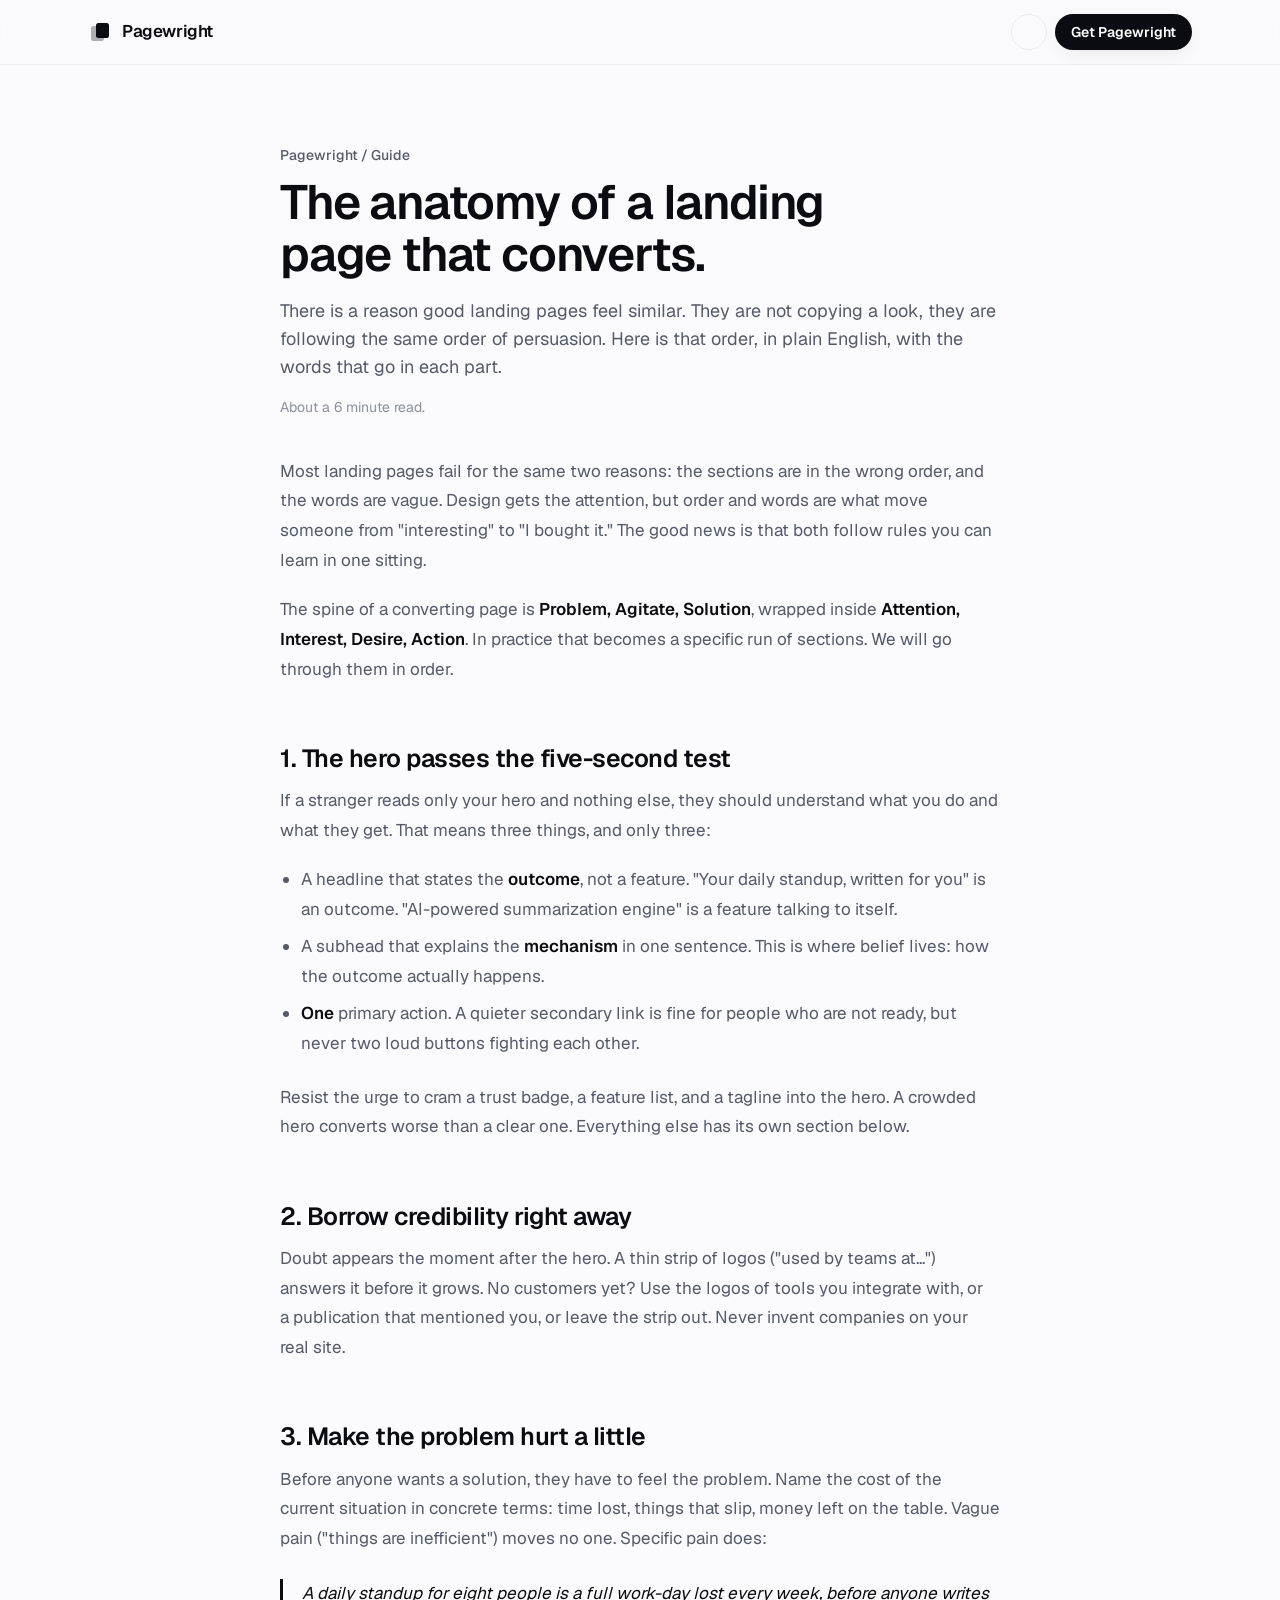
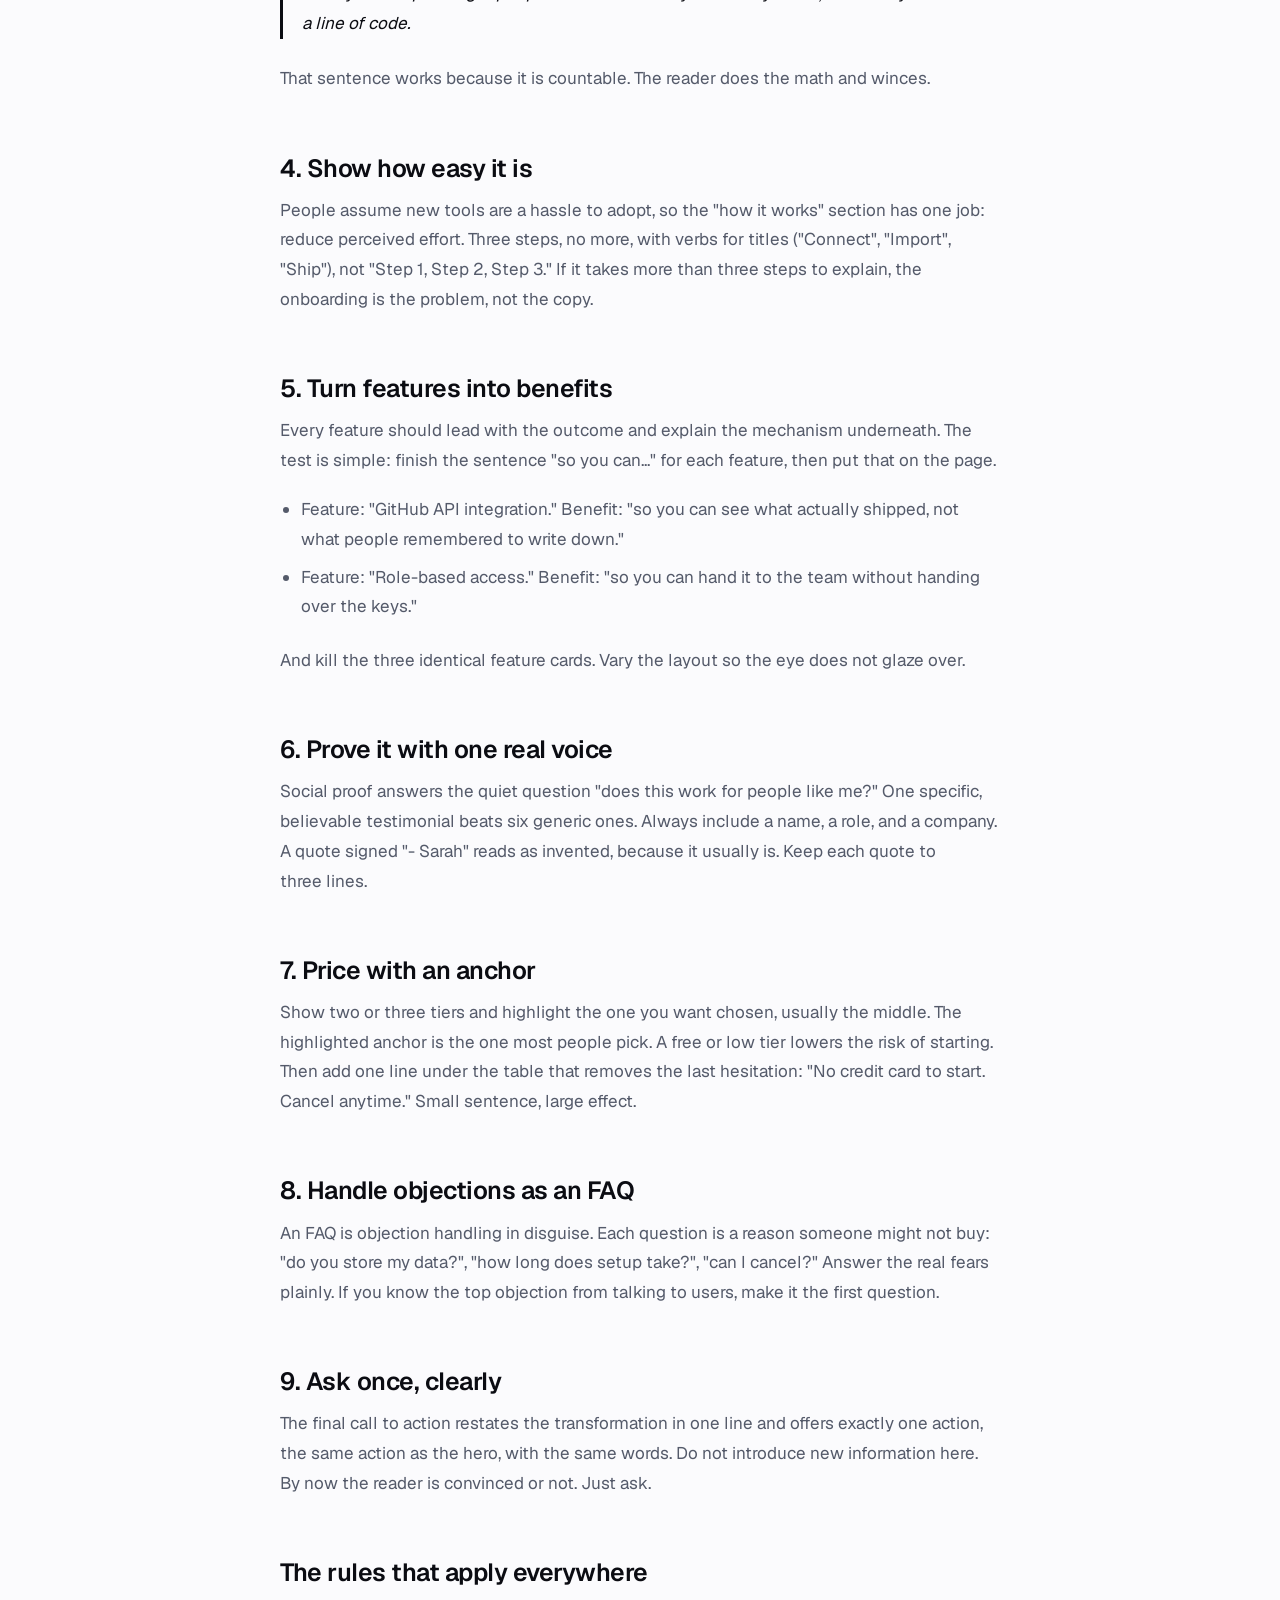
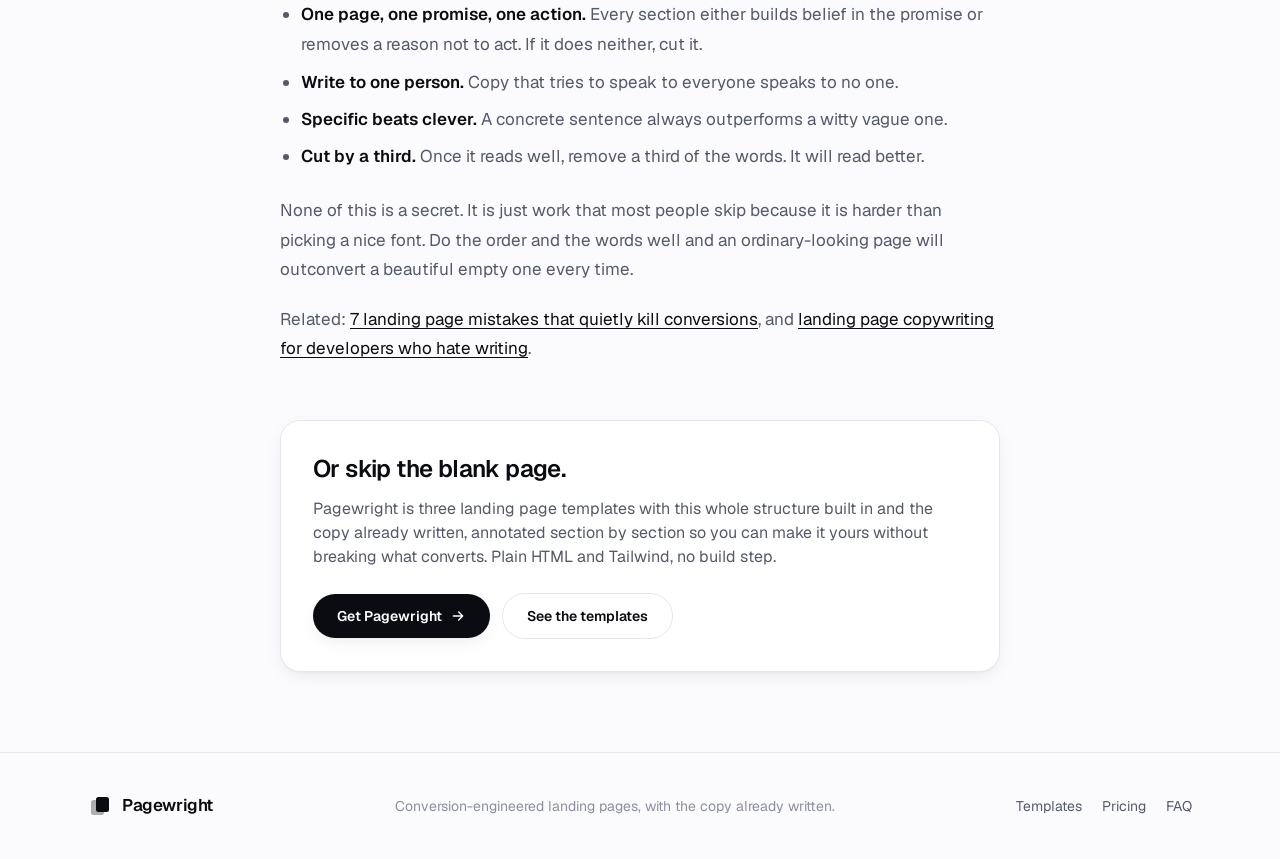
==== commit c6620da5: "Add landing-page-copywriting SEO article; cross-link from home, guide, mistakes; sitemap" ====
--- a/guide/index.html
+++ b/guide/index.html
@@ -157,7 +157,7 @@
 
         <p>None of this is a secret. It is just work that most people skip because it is harder than picking a nice font. Do the order and the words well and an ordinary-looking page will outconvert a beautiful empty one every time.</p>
 
-        <p>Related: <a href="../landing-page-mistakes/">7 landing page mistakes that quietly kill conversions</a>.</p>
+        <p>Related: <a href="../landing-page-mistakes/">7 landing page mistakes that quietly kill conversions</a>, and <a href="../landing-page-copywriting/">landing page copywriting for developers who hate writing</a>.</p>
       </div>
 
       <!-- CTA card -->
@@ -187,10 +187,3 @@
         <a href="../#templates" class="transition hover:text-ink">Templates</a>
         <a href="../#pricing" class="transition hover:text-ink">Pricing</a>
         <a href="../#faq" class="transition hover:text-ink">FAQ</a>
-      </div>
-    </div>
-  </footer>
-
-  <script src="../assets/js/app.js" defer></script>
-</body>
-</html>
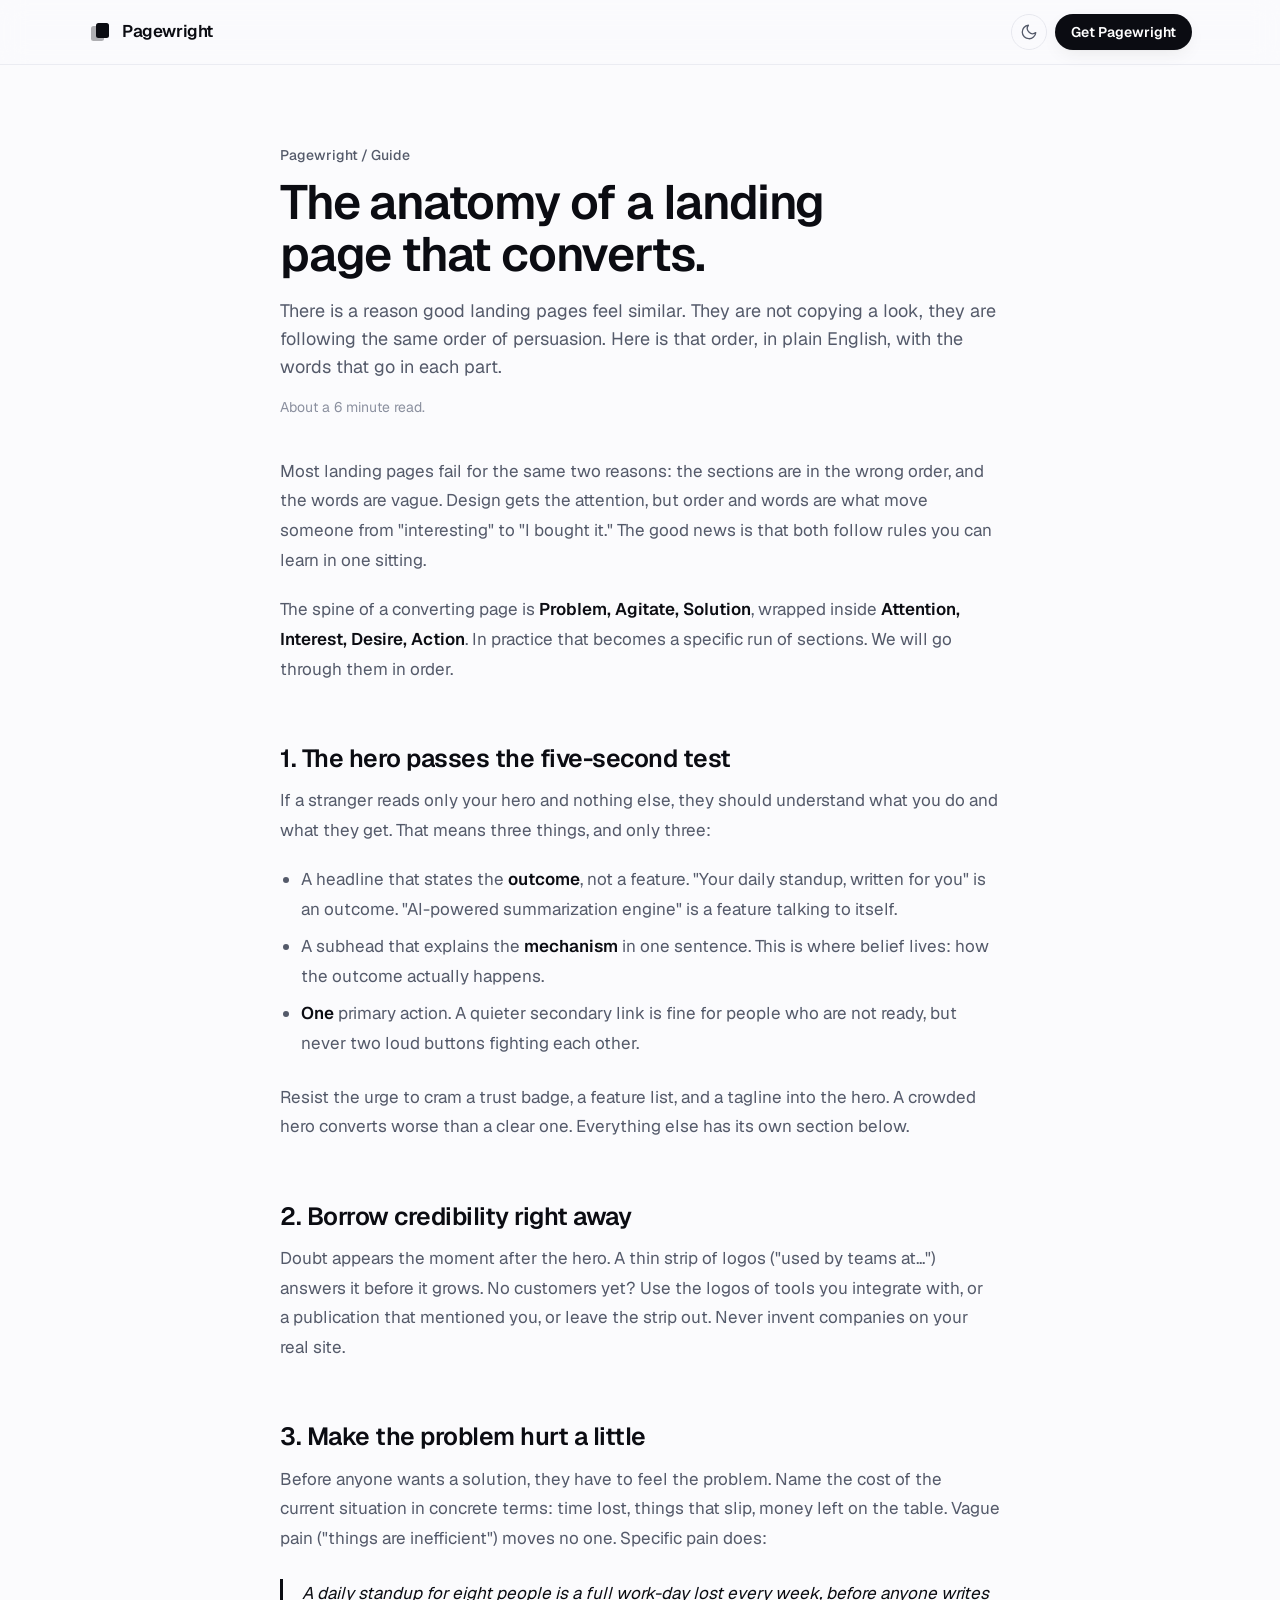
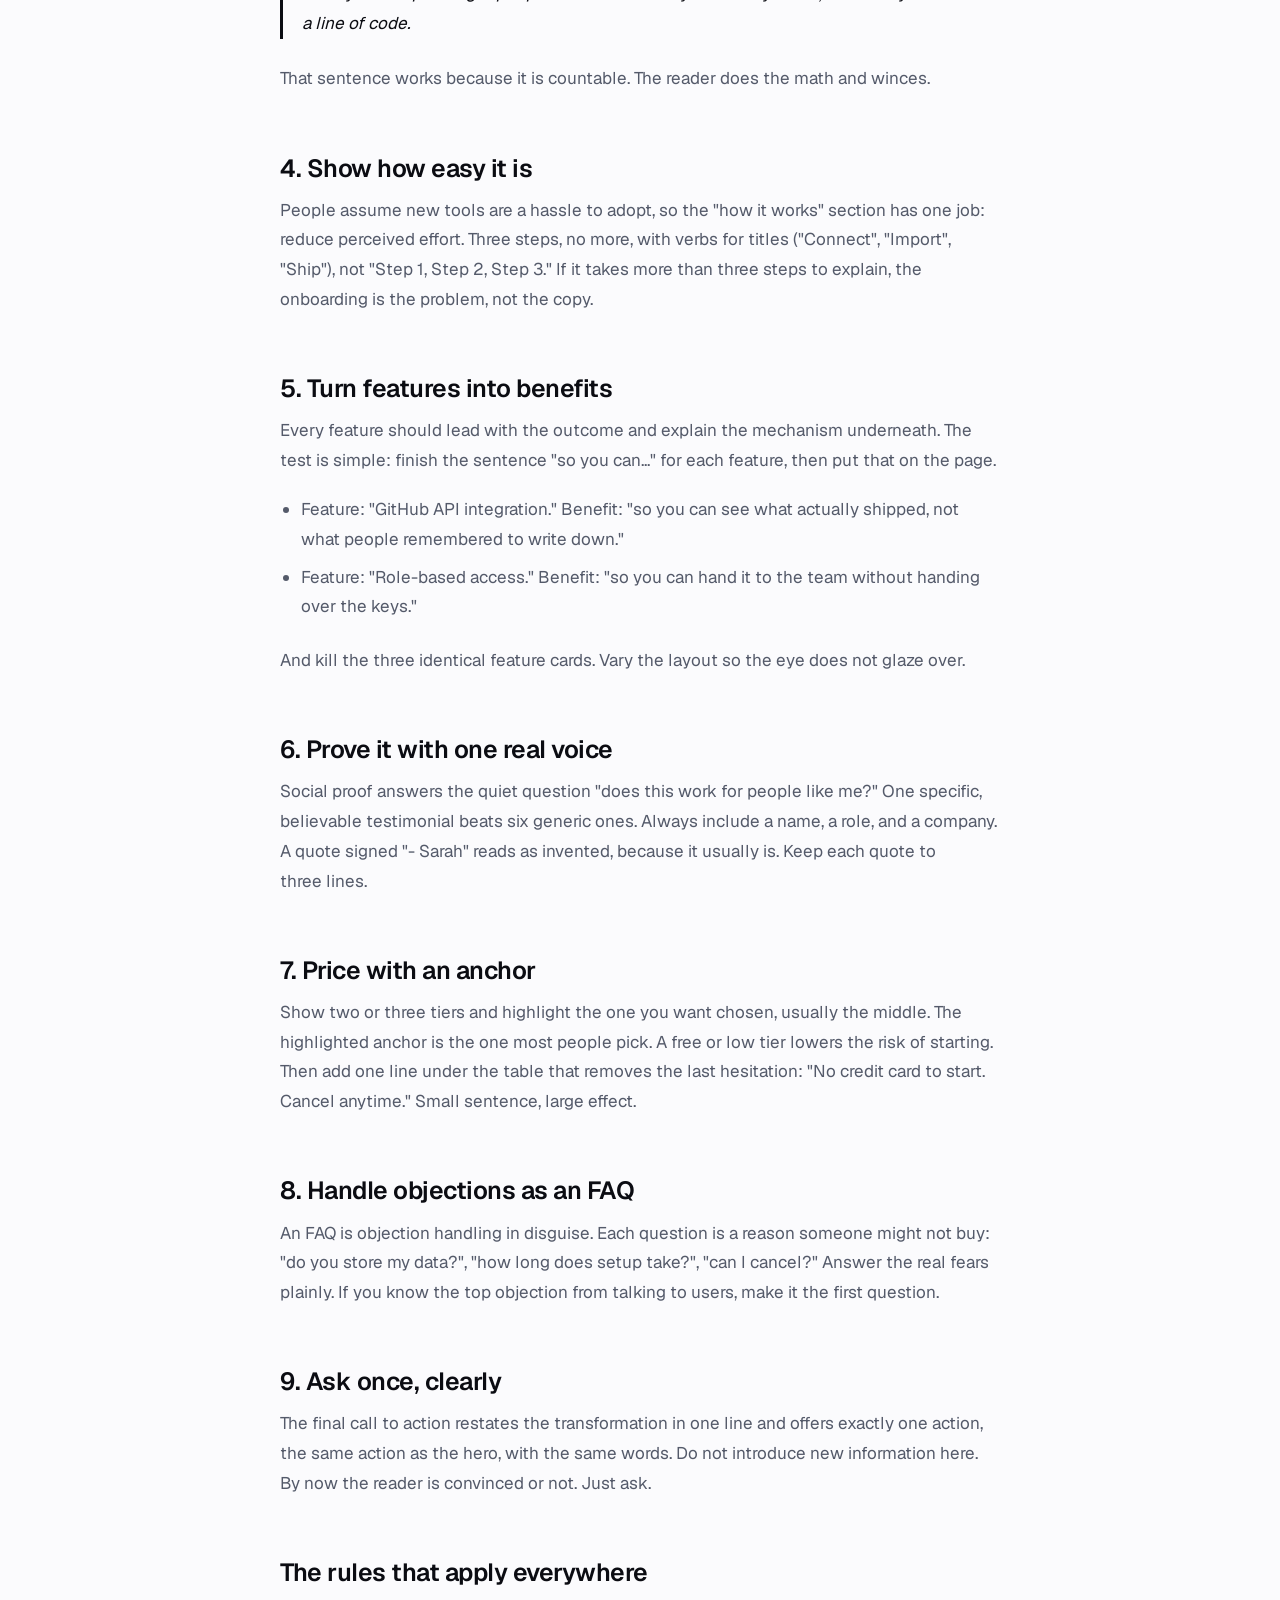
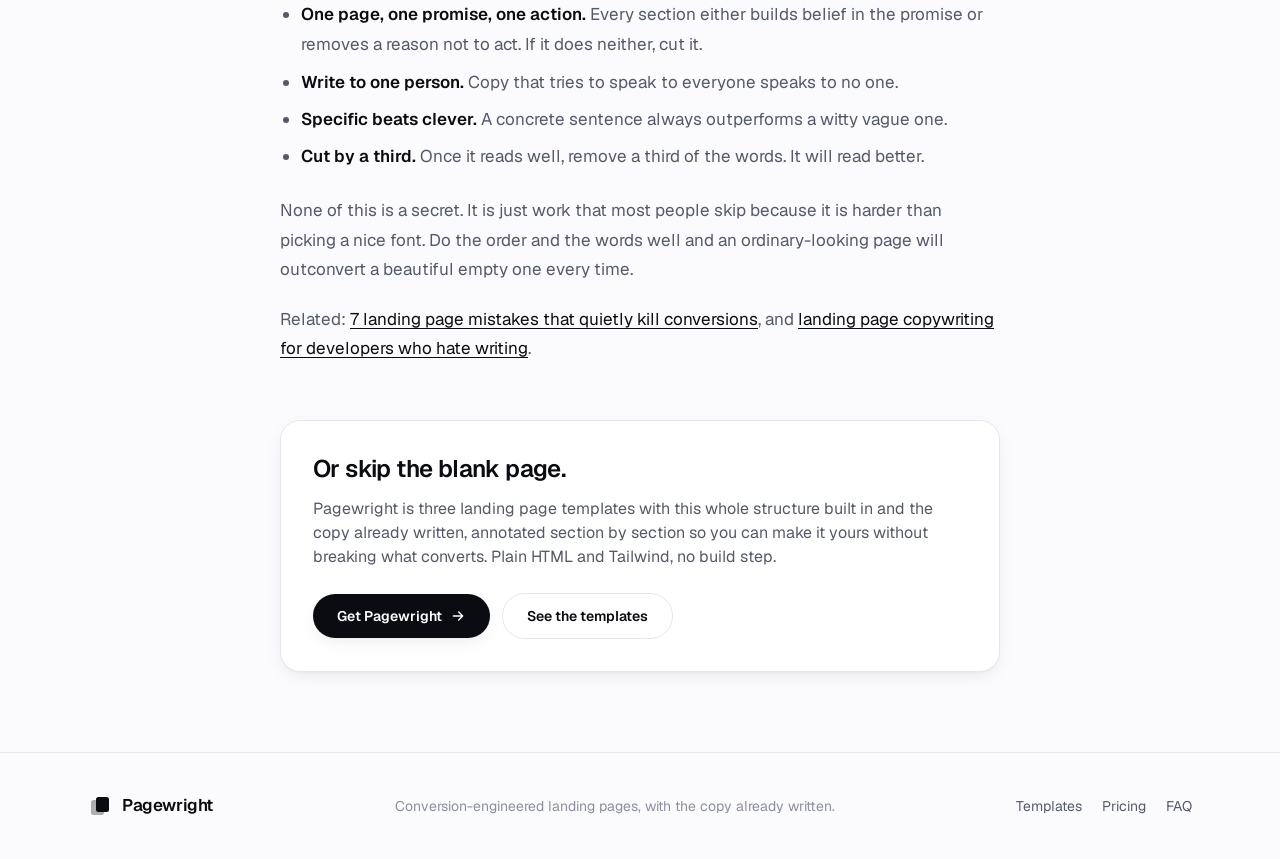
==== commit 2f3bee8f: "Finalize cross-links and sitemap for the copywriting article Co-Authored-By: Claude Opus 4.8 <norepl" ====
--- a/guide/index.html
+++ b/guide/index.html
@@ -187,3 +187,10 @@
         <a href="../#templates" class="transition hover:text-ink">Templates</a>
         <a href="../#pricing" class="transition hover:text-ink">Pricing</a>
         <a href="../#faq" class="transition hover:text-ink">FAQ</a>
+      </div>
+    </div>
+  </footer>
+
+  <script src="../assets/js/app.js" defer></script>
+</body>
+</html>
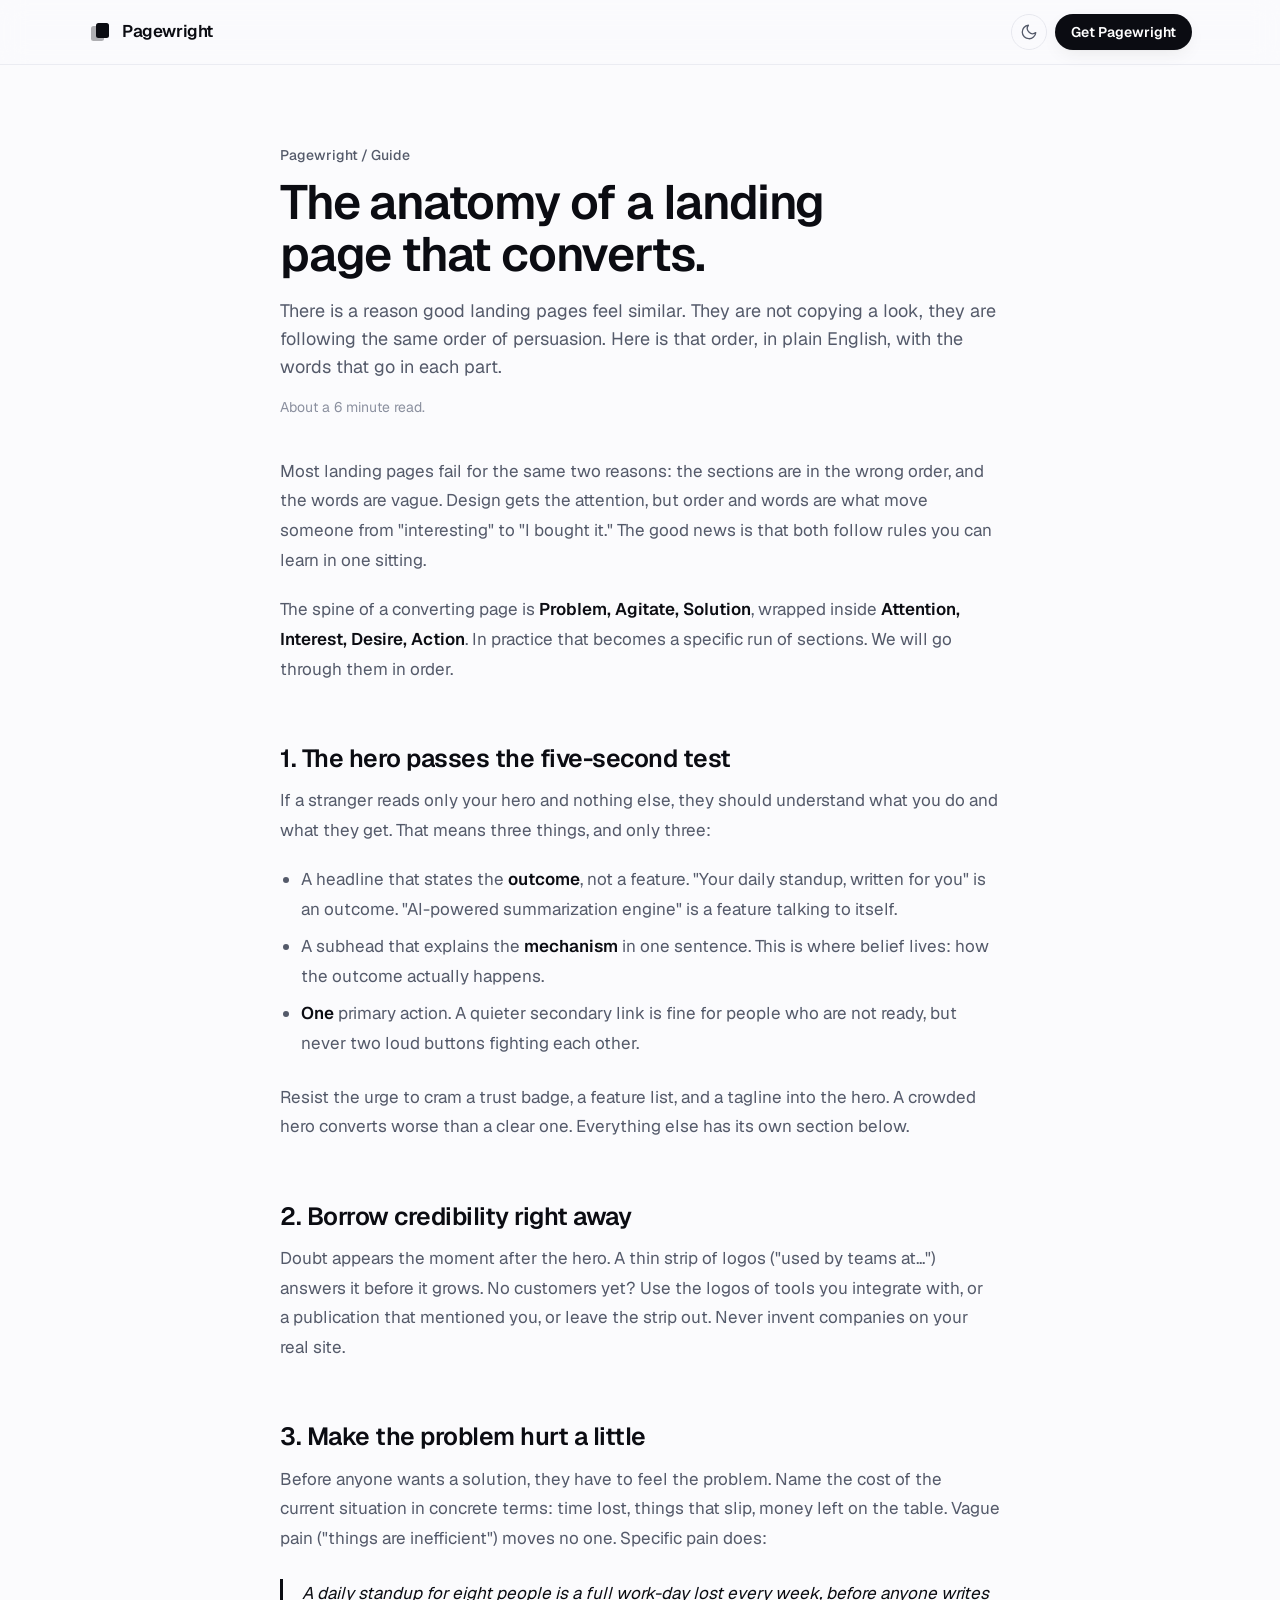
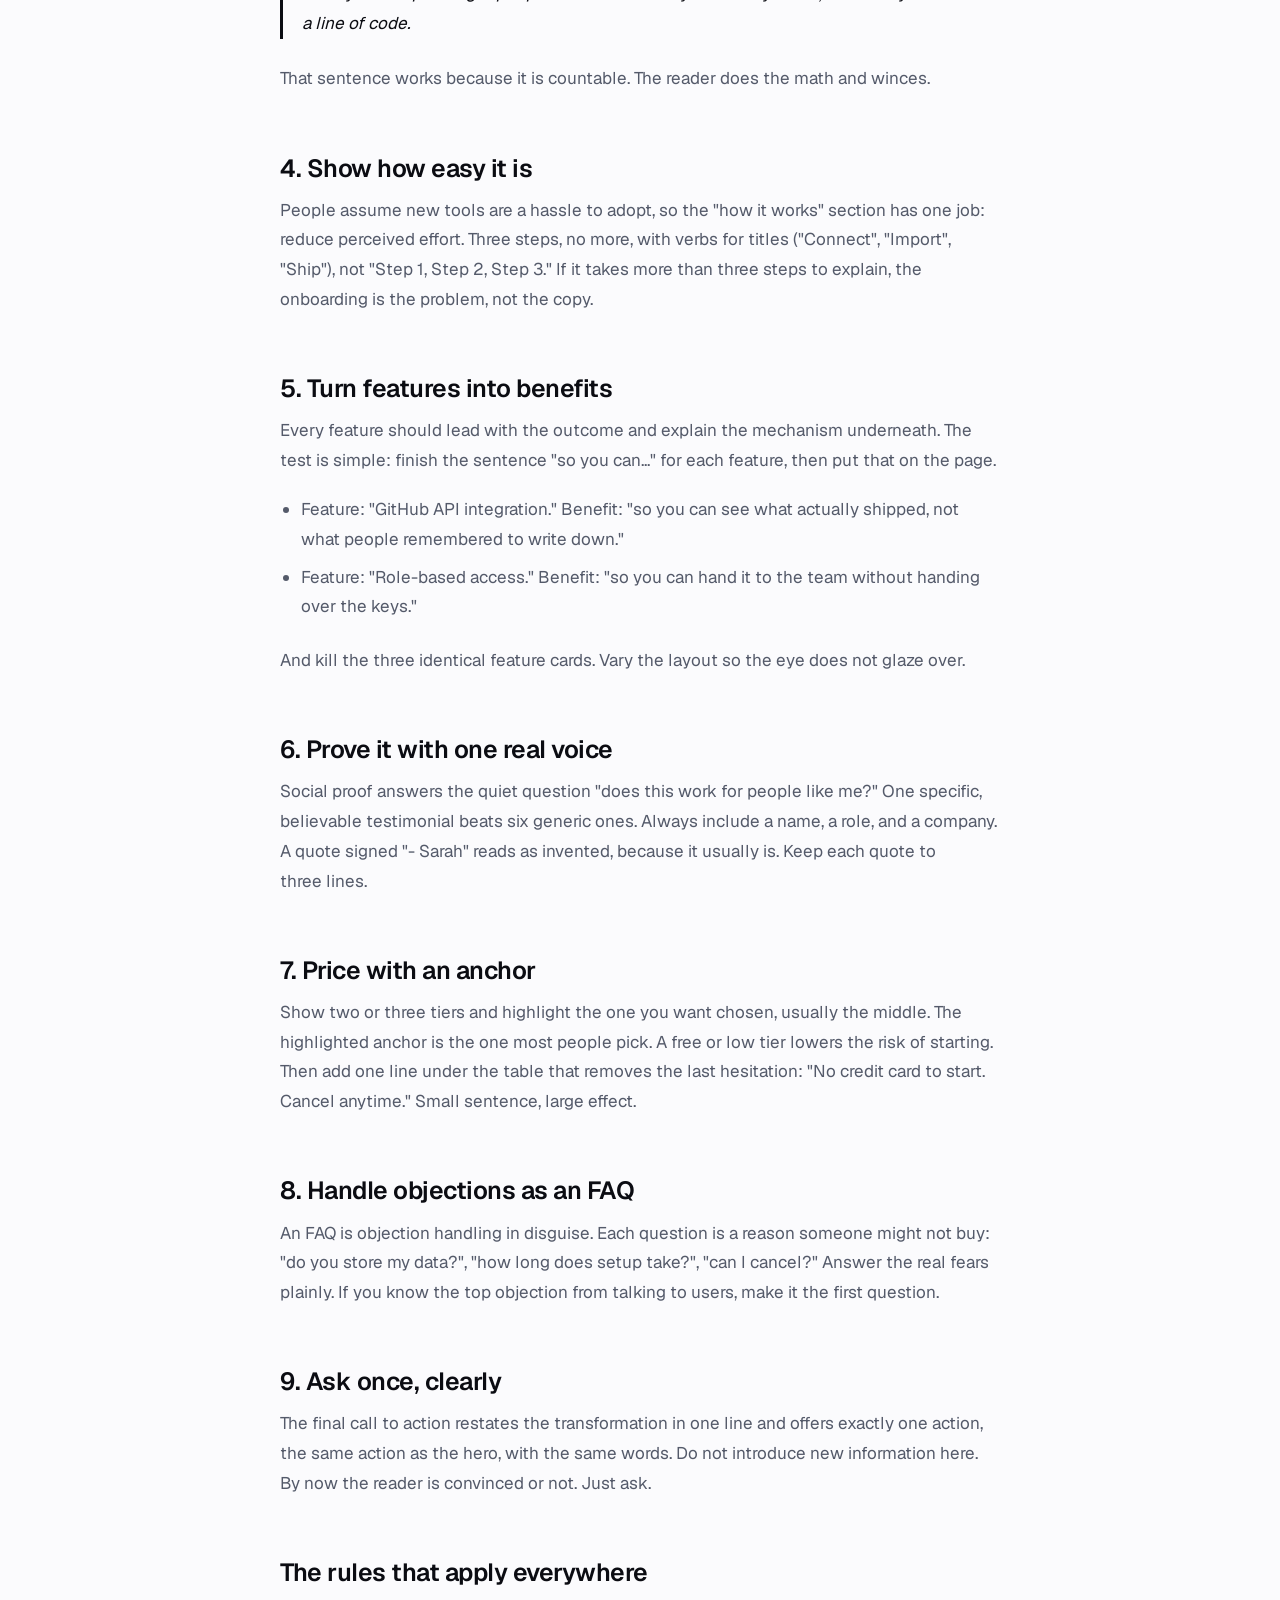
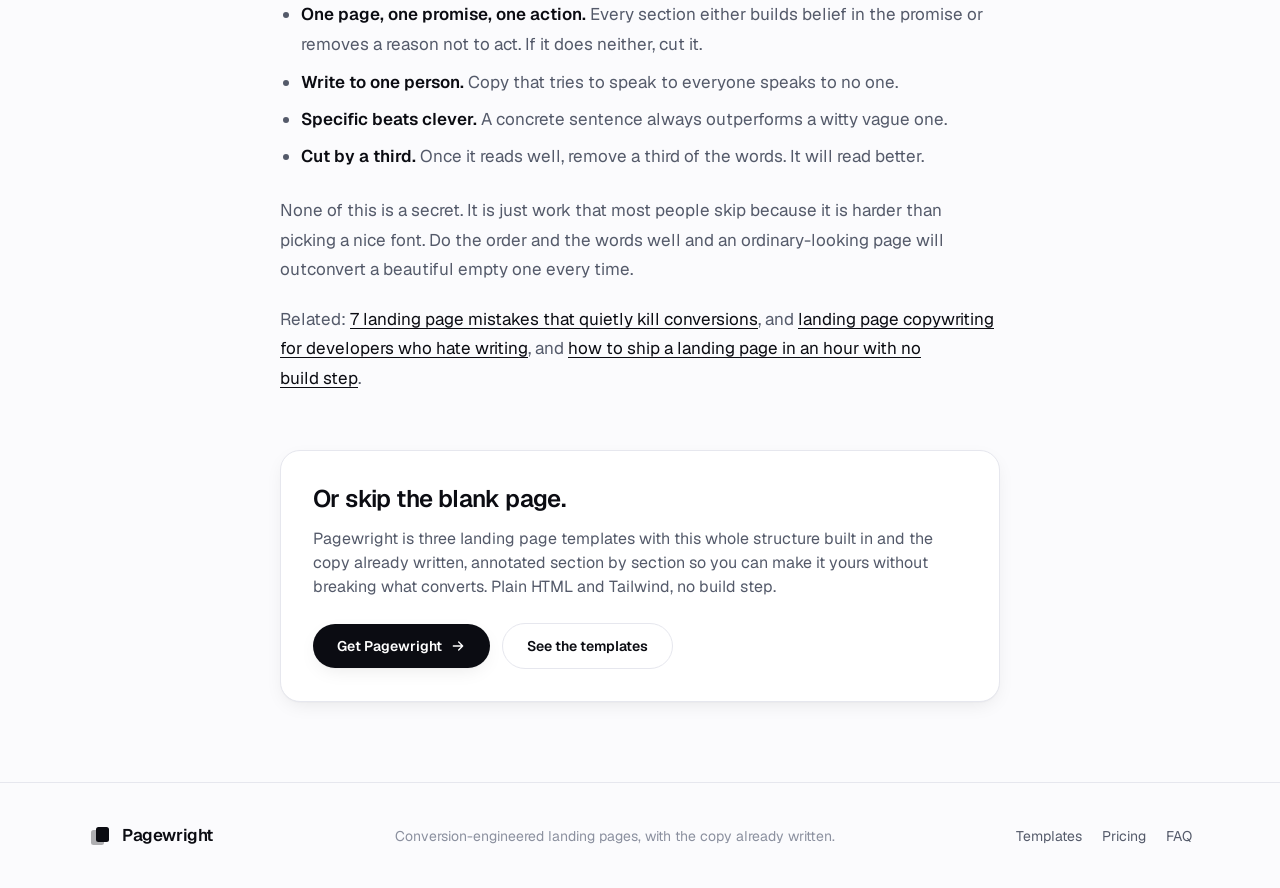
==== commit f99d8663: "Add no-build-step SEO article; cross-link cluster; LS gallery/logo assets" ====
--- a/guide/index.html
+++ b/guide/index.html
@@ -157,7 +157,7 @@
 
         <p>None of this is a secret. It is just work that most people skip because it is harder than picking a nice font. Do the order and the words well and an ordinary-looking page will outconvert a beautiful empty one every time.</p>
 
-        <p>Related: <a href="../landing-page-mistakes/">7 landing page mistakes that quietly kill conversions</a>, and <a href="../landing-page-copywriting/">landing page copywriting for developers who hate writing</a>.</p>
+        <p>Related: <a href="../landing-page-mistakes/">7 landing page mistakes that quietly kill conversions</a>, and <a href="../landing-page-copywriting/">landing page copywriting for developers who hate writing</a>, and <a href="../landing-page-no-build-step/">how to ship a landing page in an hour with no build step</a>.</p>
       </div>
 
       <!-- CTA card -->
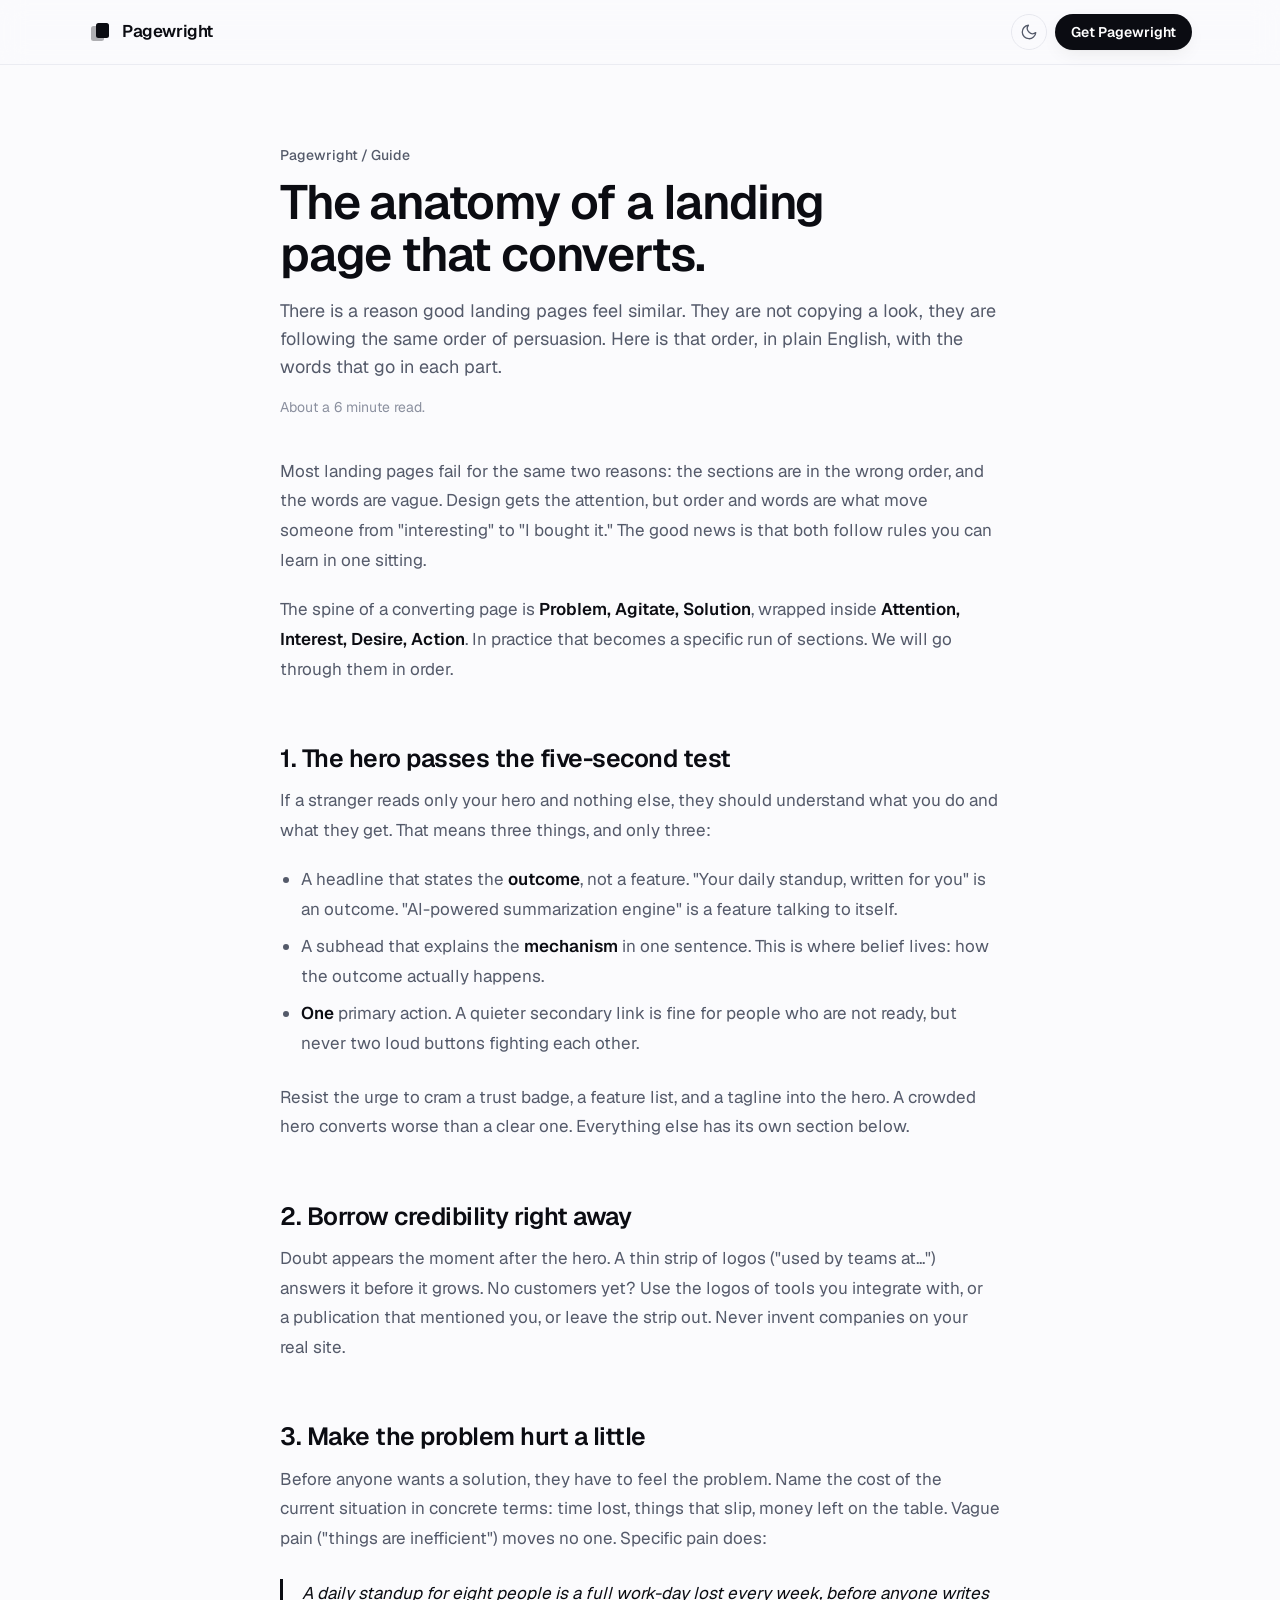
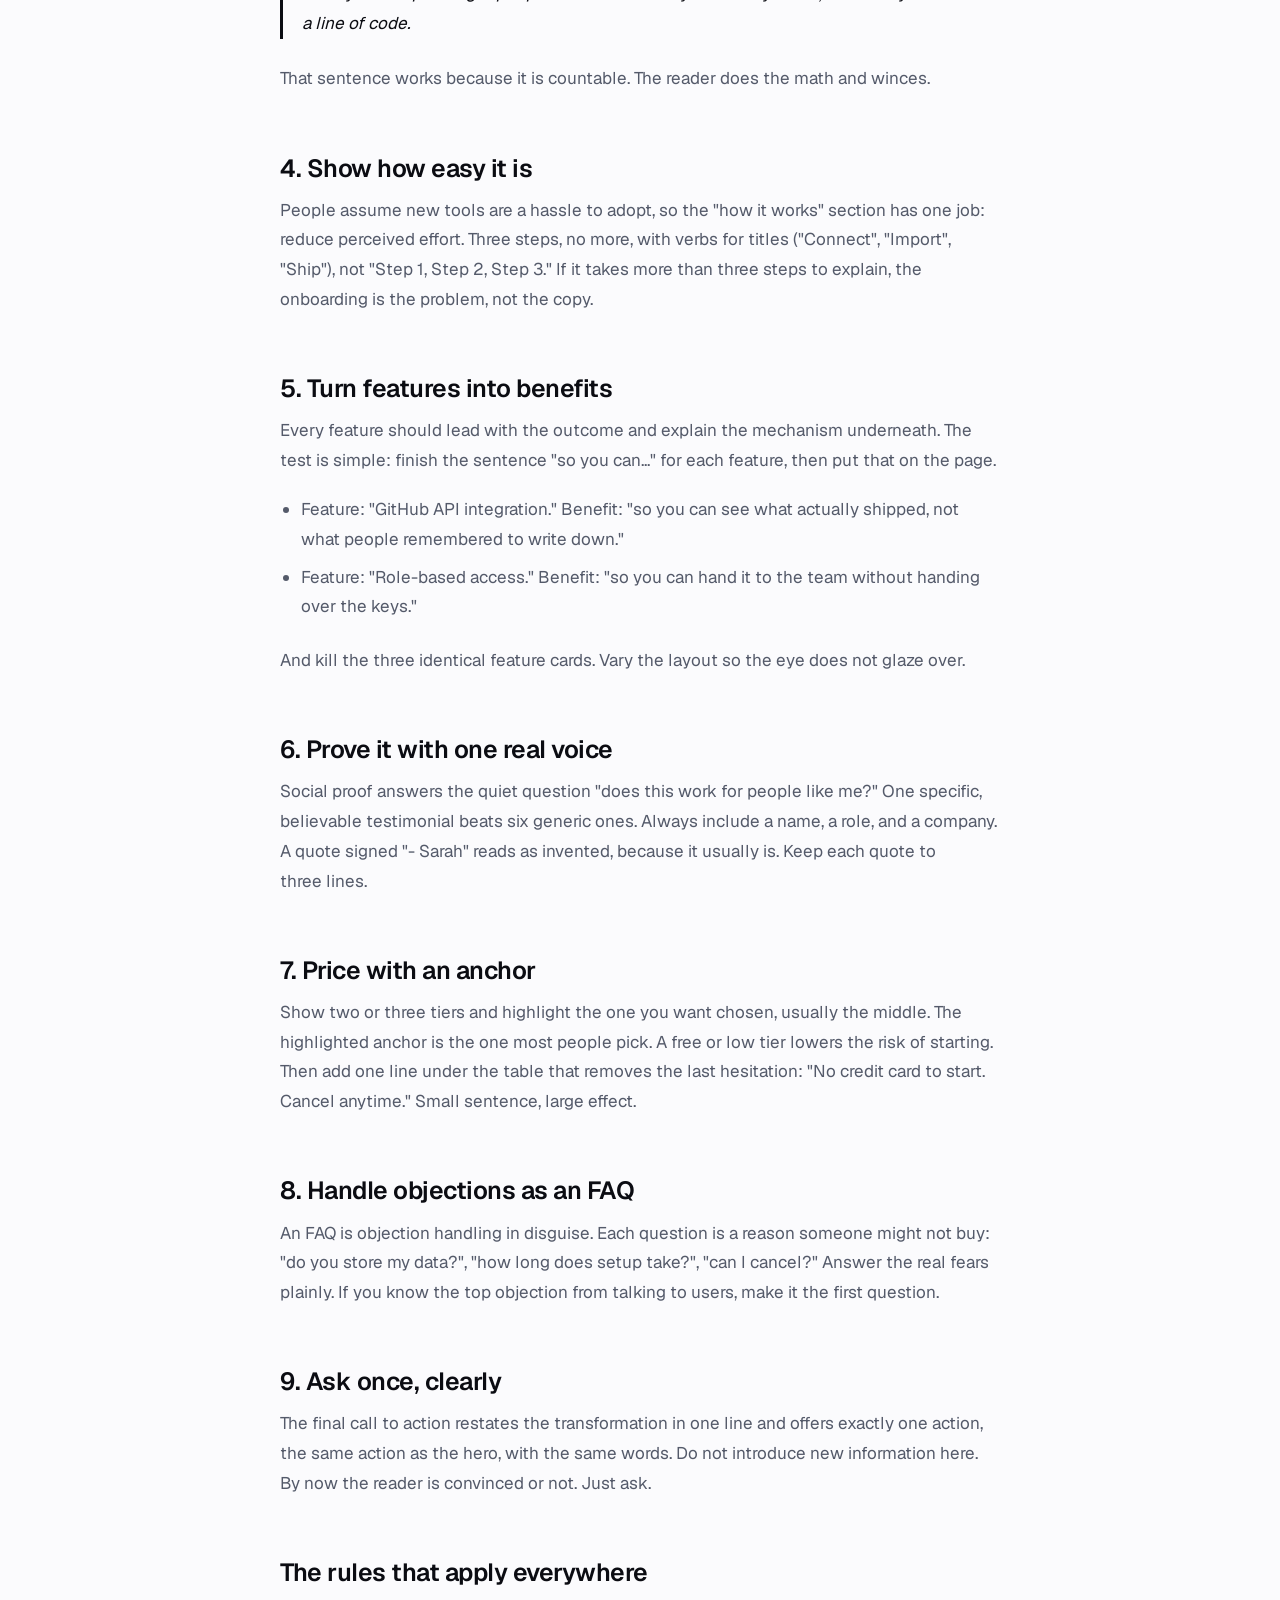
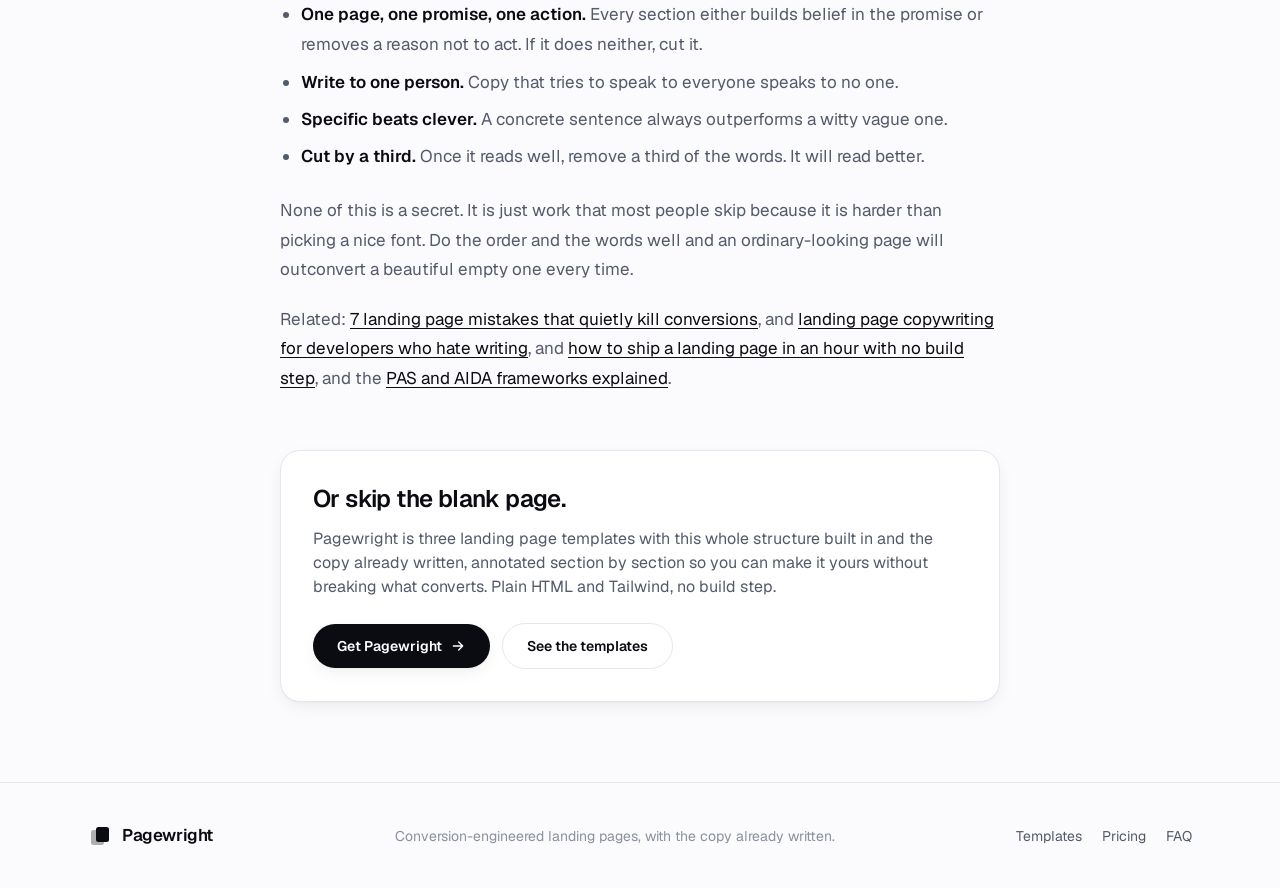
==== commit f667a7ed: "Add PAS/AIDA SEO article; PH gallery assets; cross-links + sitemap" ====
--- a/guide/index.html
+++ b/guide/index.html
@@ -157,7 +157,7 @@
 
         <p>None of this is a secret. It is just work that most people skip because it is harder than picking a nice font. Do the order and the words well and an ordinary-looking page will outconvert a beautiful empty one every time.</p>
 
-        <p>Related: <a href="../landing-page-mistakes/">7 landing page mistakes that quietly kill conversions</a>, and <a href="../landing-page-copywriting/">landing page copywriting for developers who hate writing</a>, and <a href="../landing-page-no-build-step/">how to ship a landing page in an hour with no build step</a>.</p>
+        <p>Related: <a href="../landing-page-mistakes/">7 landing page mistakes that quietly kill conversions</a>, and <a href="../landing-page-copywriting/">landing page copywriting for developers who hate writing</a>, and <a href="../landing-page-no-build-step/">how to ship a landing page in an hour with no build step</a>, and the <a href="../pas-aida-landing-page/">PAS and AIDA frameworks explained</a>.</p>
       </div>
 
       <!-- CTA card -->
